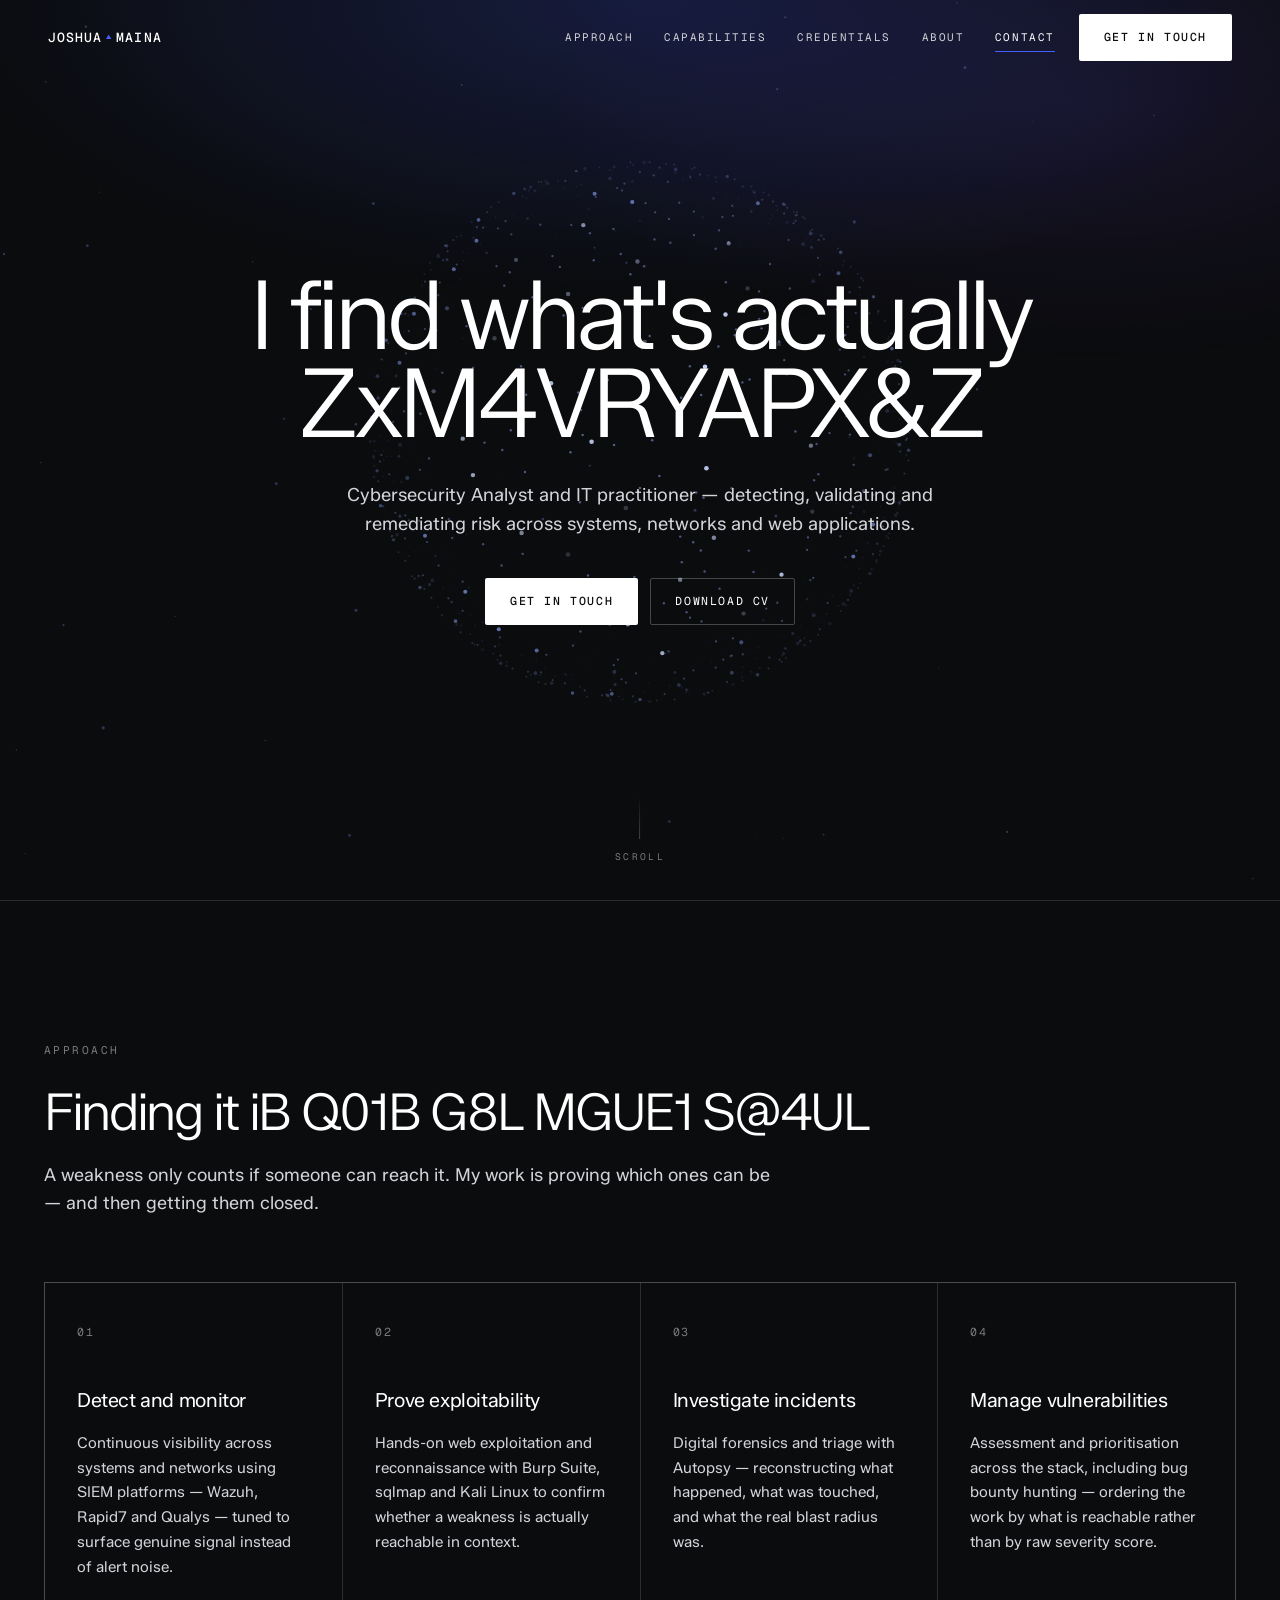
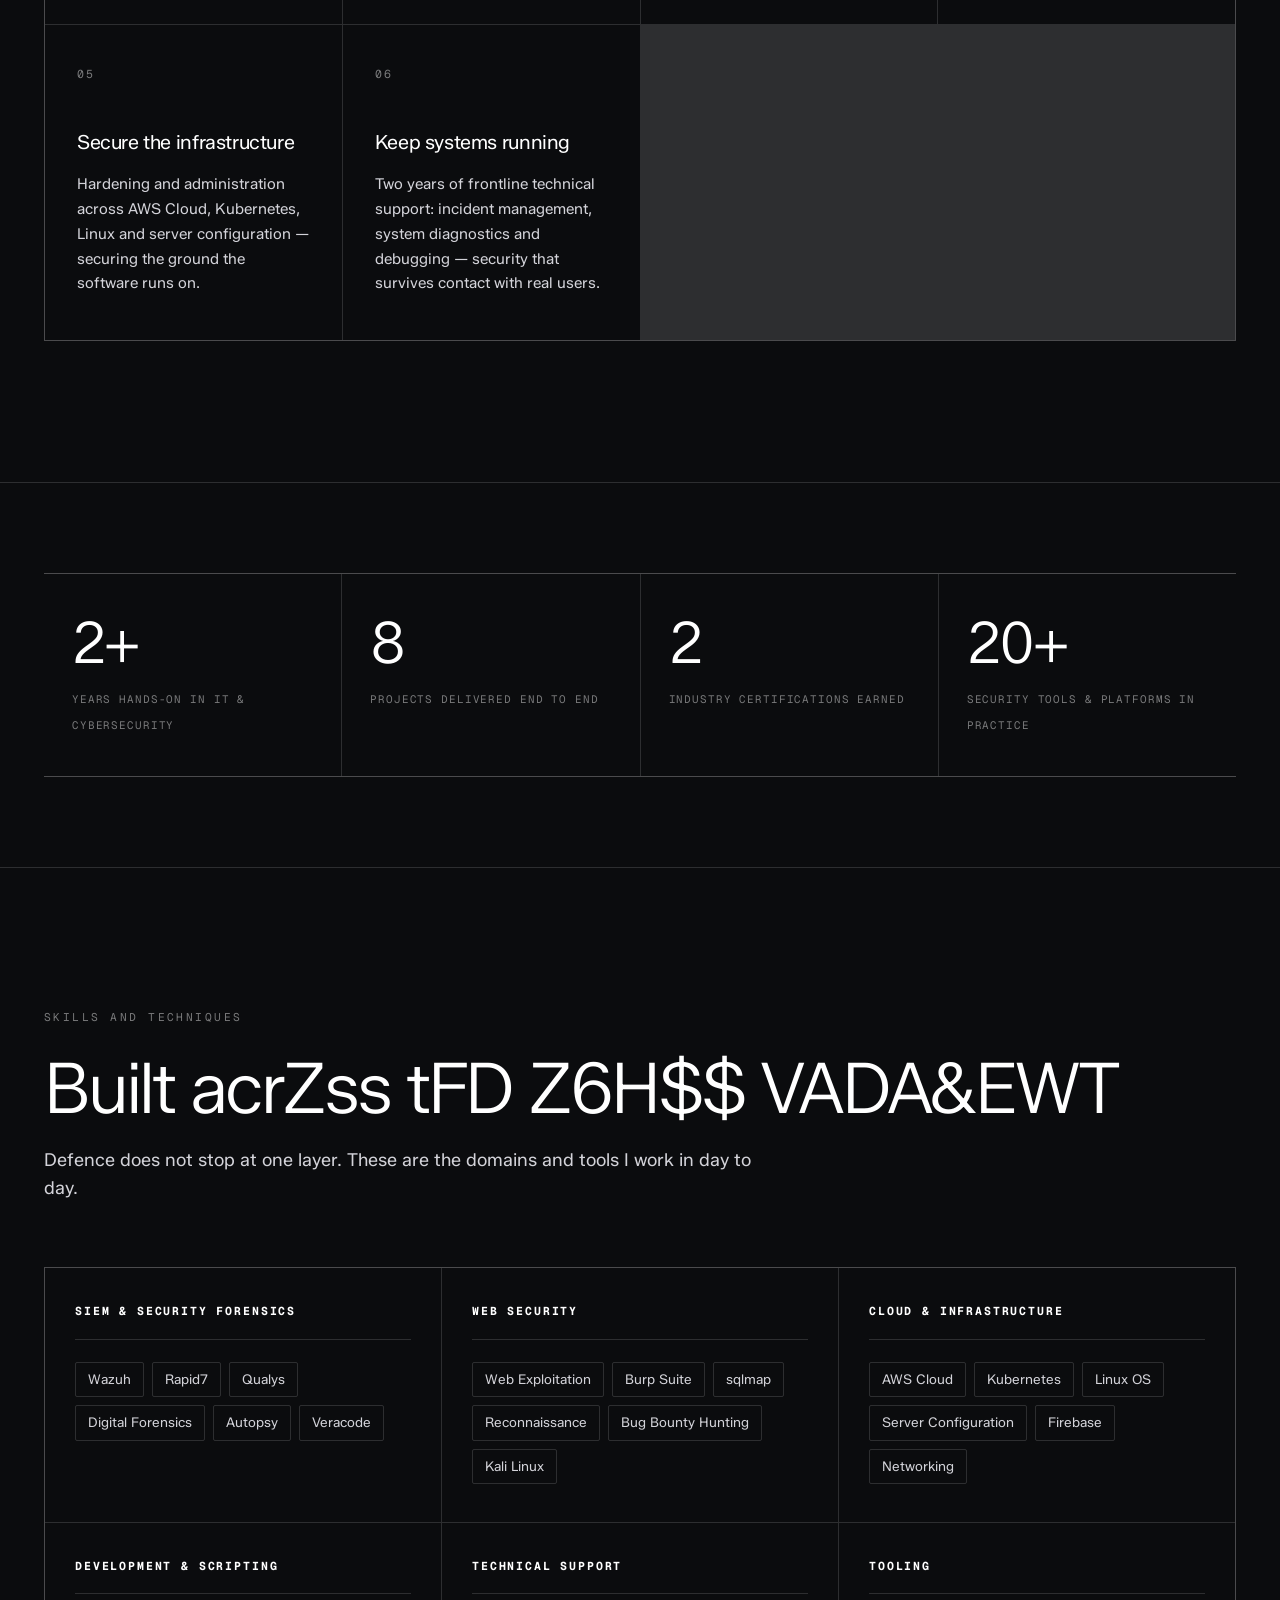
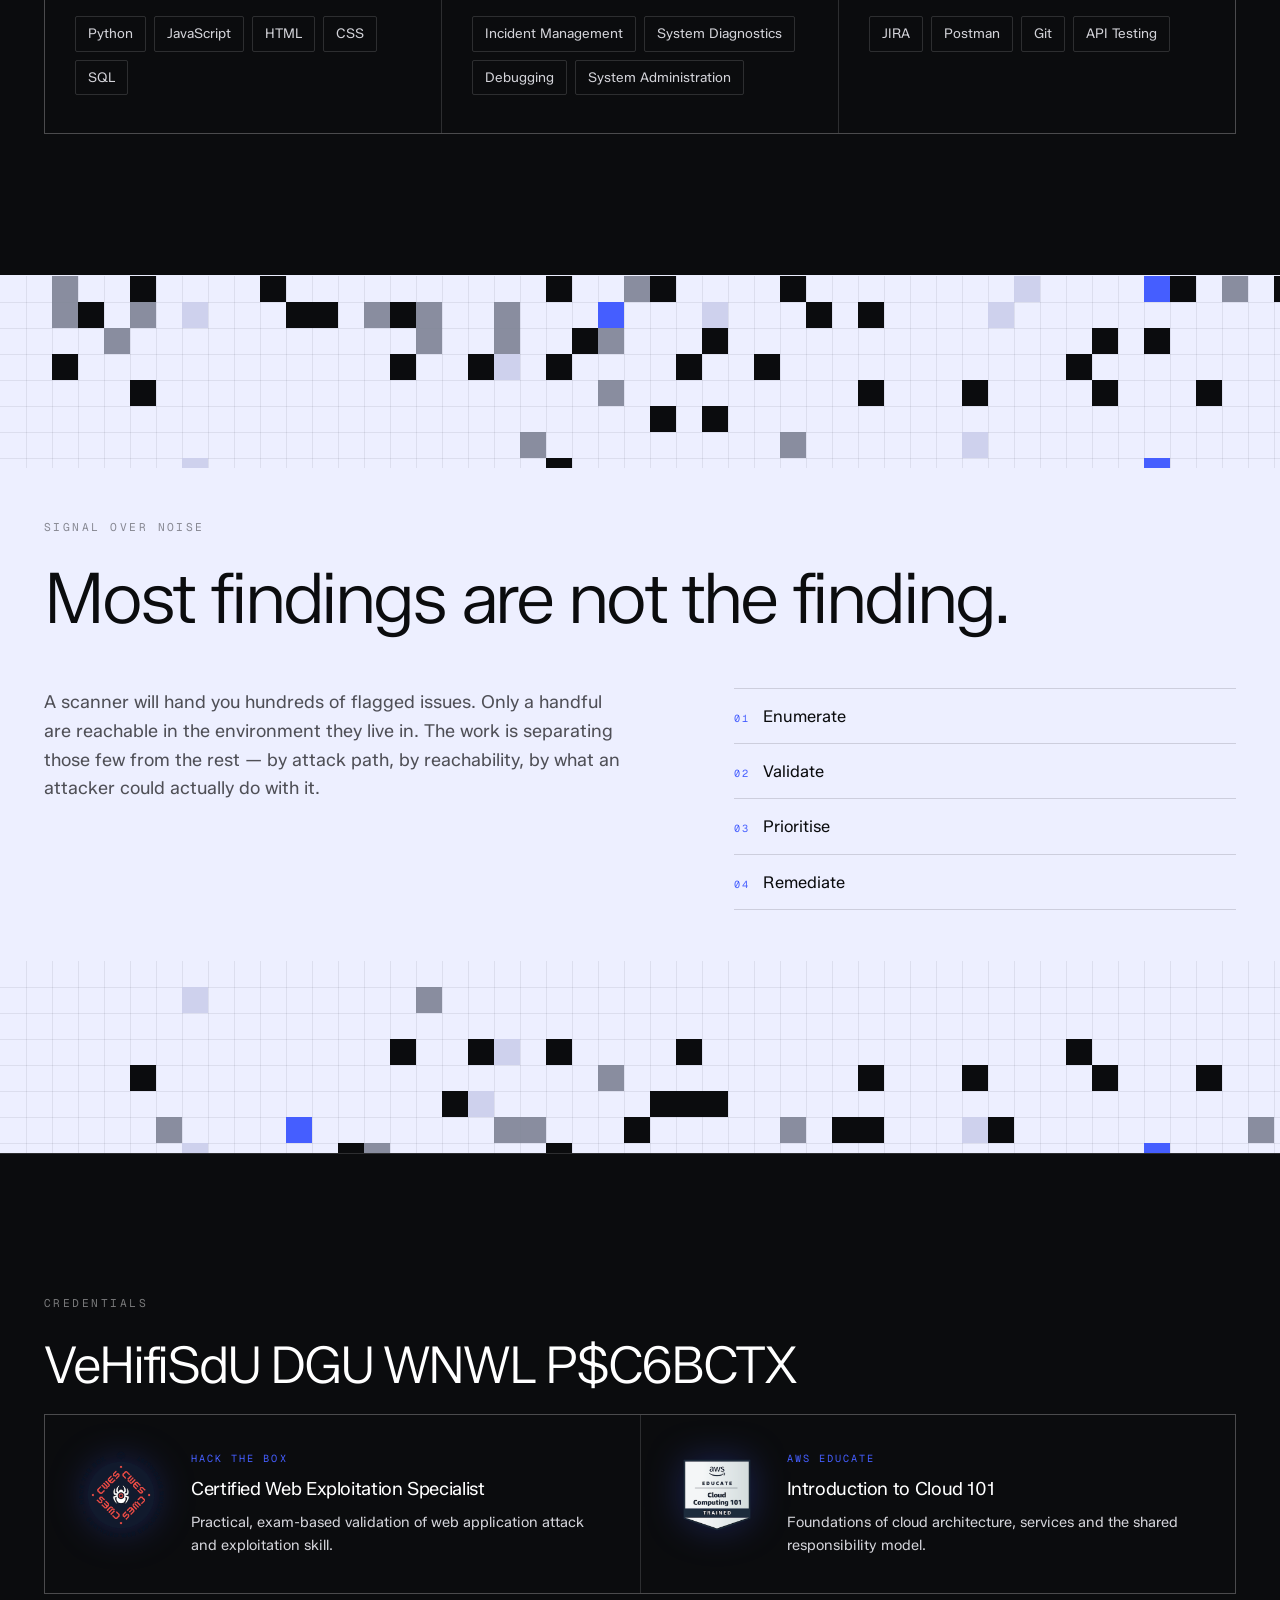
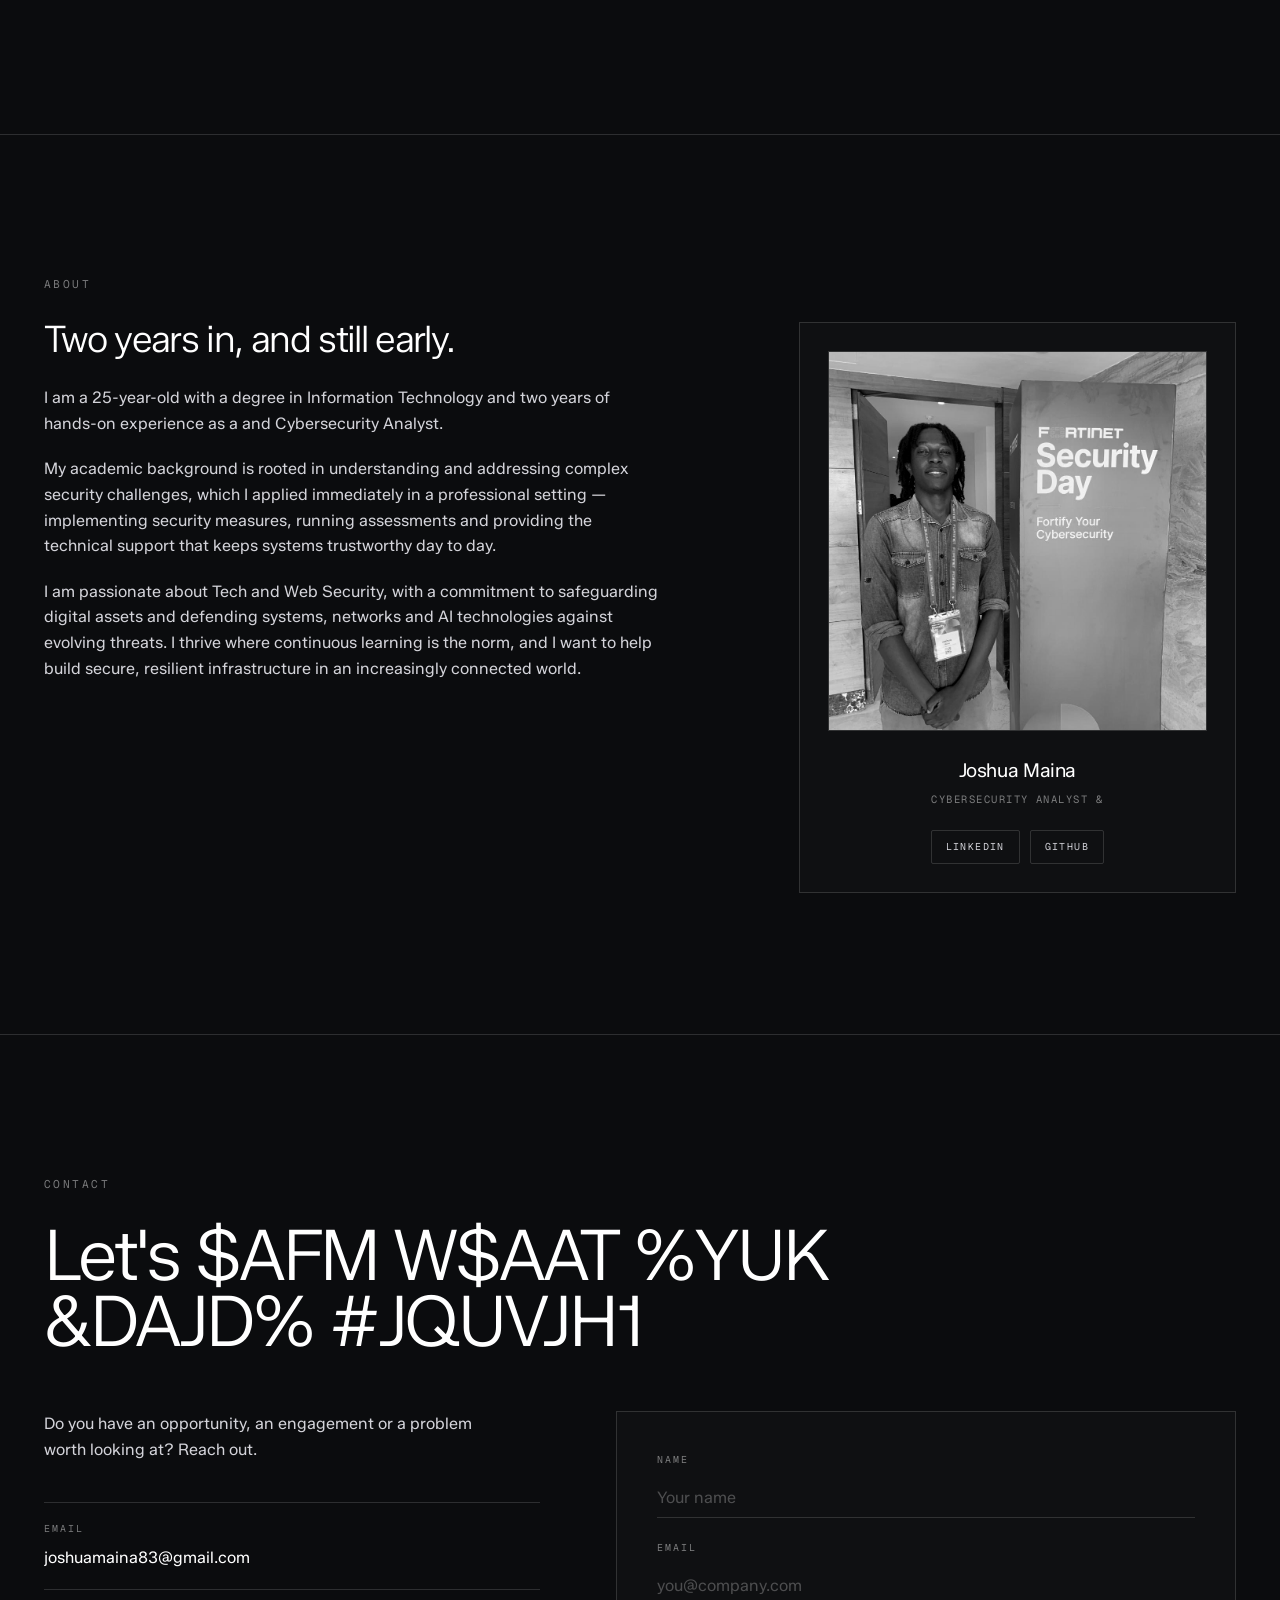
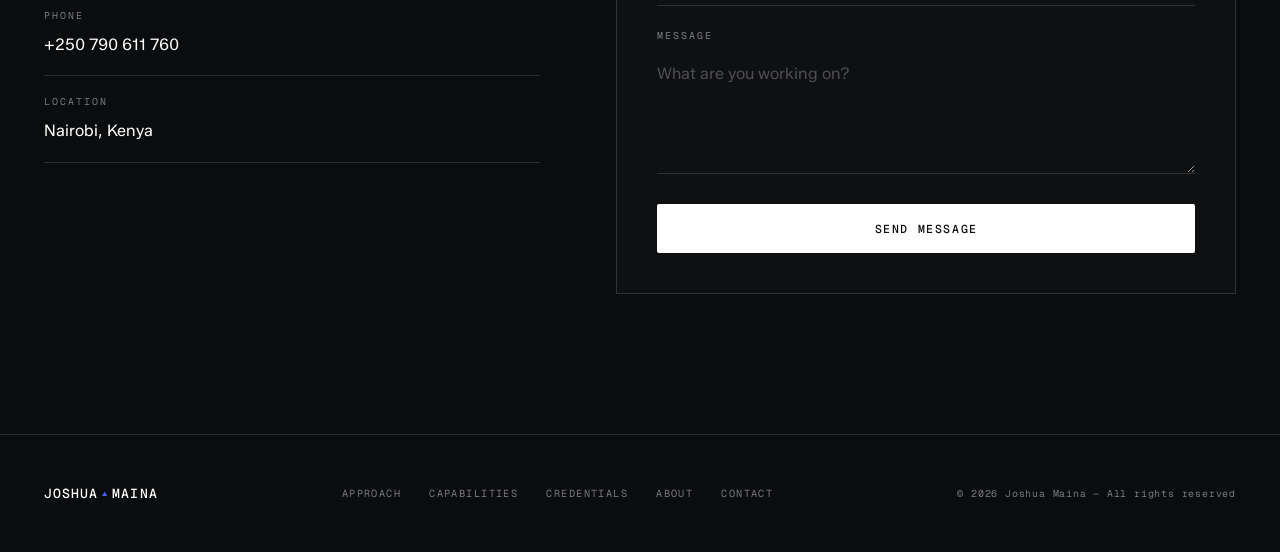
==== index.html @ 247e7830 "Modify personal details and tags in index.html Updated personal information and added a new tag." ====
<!DOCTYPE html>
<html lang="en">
<head>
<meta charset="UTF-8">
<meta name="viewport" content="width=device-width, initial-scale=1.0">
<meta name="description" content="Joshua Maina — Cybersecurity Analyst and IT practitioner. Threat detection, web exploitation, digital forensics and cloud security.">

<title>Joshua Maina | Cybersecurity Analyst</title>

<link rel="shortcut icon" href="images/Black & Blue Minimalist Modern Initial Font Logo.png" type="image/x-icon">

<link rel="preconnect" href="https://fonts.googleapis.com">
<link rel="preconnect" href="https://fonts.gstatic.com" crossorigin>
<link href="https://fonts.googleapis.com/css2?family=Zalando+Sans:wght@300;400;500;600&family=Geist+Mono:wght@300;400;500&display=swap" rel="stylesheet">

<link rel="stylesheet" href="style.css">
</head>
<body>

<canvas id="bg-canvas" aria-hidden="true"></canvas>

<!-- ======================= NAV ======================= -->
<header class="nav" id="nav">
  <a href="#home" class="nav__logo">JOSHUA<span class="nav__logo-mark">&#9650;</span>MAINA</a>

  <nav class="nav__menu" id="nav-menu">
    <a href="#approach" class="nav__link">APPROACH</a>
    <a href="#capabilities" class="nav__link">CAPABILITIES</a>
    <a href="#credentials" class="nav__link">CREDENTIALS</a>
    <a href="#about" class="nav__link">ABOUT</a>
    <a href="#contact" class="nav__link">CONTACT</a>
  </nav>

  <a href="#contact" class="btn btn--light nav__cta">GET IN TOUCH</a>

  <button class="nav__toggle" id="nav-toggle" aria-label="Open menu" aria-expanded="false">
    <span></span><span></span>
  </button>
</header>

<main>

<!-- ======================= HERO ======================= -->
<section class="hero" id="home">
  <canvas class="hero__sphere" id="sphere-canvas" aria-hidden="true"></canvas>

  <div class="hero__inner">
    <h1 class="hero__title scramble" data-scramble>I find what's actually exploitable.</h1>
    <p class="hero__sub">
      Cybersecurity Analyst and IT practitioner — detecting, validating and remediating
      risk across systems, networks and web applications.
    </p>
    <div class="hero__actions">
      <a href="#contact" class="btn btn--light">GET IN TOUCH</a>
      <a href="Joshua Maina Resume.pdf" download class="btn btn--ghost">DOWNLOAD CV</a>
    </div>
  </div>

  <a href="#approach" class="hero__scroll" aria-label="Scroll down">
    <span class="hero__scroll-line"></span>
    <span class="hero__scroll-text">SCROLL</span>
  </a>
</section>

<!-- ======================= APPROACH ======================= -->
<section class="section" id="approach">
  <div class="shell">
    <p class="eyebrow">APPROACH</p>
    <h2 class="display display--md scramble" data-scramble>Finding it is only the first part.</h2>
    <p class="lede">
      A weakness only counts if someone can reach it. My work is proving which ones can be —
      and then getting them closed.
    </p>

    <ol class="cards">
      <li class="card reveal">
        <span class="card__num">01</span>
        <h3 class="card__title">Detect and monitor</h3>
        <p class="card__body">
          Continuous visibility across systems and networks using SIEM platforms — Wazuh,
          Rapid7 and Qualys — tuned to surface genuine signal instead of alert noise.
        </p>
      </li>
      <li class="card reveal">
        <span class="card__num">02</span>
        <h3 class="card__title">Prove exploitability</h3>
        <p class="card__body">
          Hands-on web exploitation and reconnaissance with Burp Suite, sqlmap and Kali Linux
          to confirm whether a weakness is actually reachable in context.
        </p>
      </li>
      <li class="card reveal">
        <span class="card__num">03</span>
        <h3 class="card__title">Investigate incidents</h3>
        <p class="card__body">
          Digital forensics and triage with Autopsy — reconstructing what happened, what was
          touched, and what the real blast radius was.
        </p>
      </li>
      <li class="card reveal">
        <span class="card__num">04</span>
        <h3 class="card__title">Manage vulnerabilities</h3>
        <p class="card__body">
          Assessment and prioritisation across the stack, including bug bounty hunting —
          ordering the work by what is reachable rather than by raw severity score.
        </p>
      </li>
      <li class="card reveal">
        <span class="card__num">05</span>
        <h3 class="card__title">Secure the infrastructure</h3>
        <p class="card__body">
          Hardening and administration across AWS Cloud, Kubernetes, Linux and server
          configuration — securing the ground the software runs on.
        </p>
      </li>
      <li class="card reveal">
        <span class="card__num">06</span>
        <h3 class="card__title">Keep systems running</h3>
        <p class="card__body">
          Two years of frontline technical support: incident management, system diagnostics and
          debugging — security that survives contact with real users.
        </p>
      </li>
    </ol>
  </div>
</section>

<!-- ======================= STATS ======================= -->
<section class="section section--tight">
  <div class="shell">
    <div class="stats">
      <div class="stat reveal">
        <span class="stat__value" data-count="2" data-suffix="+">0</span>
        <span class="stat__label">Years hands-on in IT &amp; cybersecurity</span>
      </div>
      <div class="stat reveal">
        <span class="stat__value" data-count="8" data-suffix="">0</span>
        <span class="stat__label">Projects delivered end to end</span>
      </div>
      <div class="stat reveal">
        <span class="stat__value" data-count="2" data-suffix="">0</span>
        <span class="stat__label">Industry certifications earned</span>
      </div>
      <div class="stat reveal">
        <span class="stat__value" data-count="20" data-suffix="+">0</span>
        <span class="stat__label">Security tools &amp; platforms in practice</span>
      </div>
    </div>
  </div>
</section>

<!-- ======================= CAPABILITIES ======================= -->
<section class="section" id="capabilities">
  <div class="shell">
    <p class="eyebrow">SKILLS AND TECHNIQUES</p>
    <h2 class="display display--lg scramble" data-scramble>Built across the whole surface.</h2>
    <p class="lede">
      Defence does not stop at one layer. These are the domains and tools I work in day to day.
    </p>

    <div class="domains">
      <article class="domain reveal">
        <h3 class="domain__name">SIEM &amp; Security Forensics</h3>
        <ul class="tags">
          <li>Wazuh</li><li>Rapid7</li><li>Qualys</li>
          <li>Digital Forensics</li><li>Autopsy</li><li>Veracode</li>
        </ul>
      </article>

      <article class="domain reveal">
        <h3 class="domain__name">Web Security</h3>
        <ul class="tags">
          <li>Web Exploitation</li><li>Burp Suite</li><li>sqlmap</li>
          <li>Reconnaissance</li><li>Bug Bounty Hunting</li><li>Kali Linux</li>
        </ul>
      </article>

      <article class="domain reveal">
        <h3 class="domain__name">Cloud &amp; Infrastructure</h3>
        <ul class="tags">
          <li>AWS Cloud</li><li>Kubernetes</li><li>Linux OS</li>
          <li>Server Configuration</li><li>Firebase</li><li>Networking</li>
        </ul>
      </article>

      <article class="domain reveal">
        <h3 class="domain__name">Development &amp; Scripting</h3>
        <ul class="tags">
          <li>Python</li><li>JavaScript</li><li>HTML</li><li>CSS</li><li>SQL</li>
        </ul>
      </article>

      <article class="domain reveal">
        <h3 class="domain__name">Technical Support</h3>
        <ul class="tags">
          <li>Incident Management</li><li>System Diagnostics</li>
          <li>Debugging</li><li>System Administration</li>
        </ul>
      </article>

      <article class="domain reveal">
        <h3 class="domain__name">Tooling</h3>
        <ul class="tags">
          <li>JIRA</li><li>Postman</li><li>Git</li><li>API Testing</li>
        </ul>
      </article>
    </div>
  </div>
</section>

<!-- ======================= SIGNAL / PIXEL PLUME ======================= -->
<section class="section section--light" id="signal">
  <canvas class="dissolve dissolve--top" data-edge="top" aria-hidden="true"></canvas>
  <canvas class="dissolve dissolve--bottom" data-edge="bottom" aria-hidden="true"></canvas>
  <div class="shell">
    <p class="eyebrow">SIGNAL OVER NOISE</p>
    <h2 class="display display--lg">Most findings are not the finding.</h2>

    <div class="signal">
      <p class="signal__lede">
        A scanner will hand you hundreds of flagged issues. Only a handful are reachable
        in the environment they live in. The work is separating those few from the rest —
        by attack path, by reachability, by what an attacker could actually do with it.
      </p>
      <ul class="signal__steps">
        <li><span>01</span> Enumerate</li>
        <li><span>02</span> Validate</li>
        <li><span>03</span> Prioritise</li>
        <li><span>04</span> Remediate</li>
      </ul>
    </div>
  </div>
</section>

<!-- ======================= CREDENTIALS ======================= -->
<section class="section" id="credentials">
  <div class="shell">
    <p class="eyebrow">CREDENTIALS</p>
    <h2 class="display display--md scramble" data-scramble>Verified, not just claimed.</h2>

    <div class="creds">
      <article class="cred reveal">
        <div class="cred__badge">
          <img src="images/htb-cwes-badge.png" alt="Hack The Box Certified Web Exploitation Specialist badge">
        </div>
        <div class="cred__info">
          <p class="cred__issuer">HACK THE BOX</p>
          <h3 class="cred__name">Certified Web Exploitation Specialist</h3>
          <p class="cred__desc">
            Practical, exam-based validation of web application attack and exploitation skill.
          </p>
        </div>
      </article>

      <article class="cred reveal">
        <div class="cred__badge">
          <img src="images/aws-cloud-badge.png" alt="AWS Educate Introduction to Cloud 101 badge">
        </div>
        <div class="cred__info">
          <p class="cred__issuer">AWS EDUCATE</p>
          <h3 class="cred__name">Introduction to Cloud 101</h3>
          <p class="cred__desc">
            Foundations of cloud architecture, services and the shared responsibility model.
          </p>
        </div>
      </article>
    </div>
  </div>
</section>

<!-- ======================= ABOUT ======================= -->
<section class="section" id="about">
  <div class="shell">
    <p class="eyebrow">ABOUT</p>

    <div class="about">
      <div class="about__text">
        <h2 class="display display--sm">Two years in, and still early.</h2>
        <p>
          I am a 25-year-old with a degree in Information Technology and two
          years of hands-on experience as a and Cybersecurity Analyst.
        </p>
        <p>
          My academic background is rooted in understanding and addressing complex security
          challenges, which I applied immediately in a professional setting — implementing
          security measures, running assessments and providing the technical support that keeps
          systems trustworthy day to day.
        </p>
        <p>
          I am passionate about Tech and Web Security, with a commitment to safeguarding
          digital assets and defending systems, networks and AI technologies against evolving
          threats. I thrive where continuous learning is the norm, and I want to help build
          secure, resilient infrastructure in an increasingly connected world.
        </p>
      </div>

      <aside class="about__card reveal">
        <div class="about__portrait">
          <img src="images/me.jpeg" alt="Joshua Maina">
        </div>
        <p class="about__name">Joshua Maina</p>
        <p class="about__role">Cybersecurity Analyst &amp;</p>
        <div class="about__socials">
          <a href="https://www.linkedin.com/in/joshuamaina/" target="_blank" rel="noopener">LINKEDIN</a>
          <a href="https://github.com/joshmainaa7" target="_blank" rel="noopener">GITHUB</a>
        </div>
      </aside>
    </div>
  </div>
</section>

<!-- ======================= CONTACT ======================= -->
<section class="section" id="contact">
  <div class="shell">
    <p class="eyebrow">CONTACT</p>
    <h2 class="display display--lg scramble" data-scramble>Let's talk about what you're running.</h2>

    <div class="contact">
      <div class="contact__info">
        <p class="contact__lede">
          Do you have an opportunity, an engagement or a problem worth looking at? Reach out.
        </p>
        <dl class="contact__list">
          <div>
            <dt>EMAIL</dt>
            <dd><a href="mailto:joshuamaina83@gmail.com">joshuamaina83@gmail.com</a></dd>
          </div>
          <div>
            <dt>PHONE</dt>
            <dd><a href="tel:+250790611760">+250 790 611 760</a></dd>
          </div>
          <div>
            <dt>LOCATION</dt>
            <dd>Nairobi, Kenya</dd>
          </div>
        </dl>
      </div>

      <form class="contact__form" action="https://api.web3forms.com/submit" method="POST">
        <input type="hidden" name="access_key" value="e95f9bf6-caba-4532-9078-3079f6659367">
        <input type="hidden" name="subject" value="New Contact Form Submission">
        <input type="hidden" name="from_name" value="Joshua Maina Portfolio">
        <input type="hidden" name="redirect" value="https://joshmainaa7.github.io/MyPortfolio/success.html">

        <div class="field">
          <label for="f-name">NAME</label>
          <input id="f-name" type="text" name="name" required placeholder="Your name">
        </div>
        <div class="field">
          <label for="f-email">EMAIL</label>
          <input id="f-email" type="email" name="email" required placeholder="you@company.com">
        </div>
        <div class="field">
          <label for="f-message">MESSAGE</label>
          <textarea id="f-message" name="message" rows="5" required placeholder="What are you working on?"></textarea>
        </div>
        <button type="submit" class="btn btn--light btn--block">SEND MESSAGE</button>
      </form>
    </div>
  </div>
</section>

</main>

<!-- ======================= FOOTER ======================= -->
<footer class="footer">
  <div class="shell footer__inner">
    <a href="#home" class="nav__logo">JOSHUA<span class="nav__logo-mark">&#9650;</span>MAINA</a>
    <nav class="footer__menu">
      <a href="#approach">APPROACH</a>
      <a href="#capabilities">CAPABILITIES</a>
      <a href="#credentials">CREDENTIALS</a>
      <a href="#about">ABOUT</a>
      <a href="#contact">CONTACT</a>
    </nav>
    <p class="footer__legal">&copy; <span id="year">2026</span> Joshua Maina — All rights reserved</p>
  </div>
</footer>

<script src="main.js"></script>
</body>
</html>
---- style.css ----
/* ============================================================
   Joshua Maina — portfolio
   Design language: dark, thin display type, mono labels, hairlines
   ============================================================ */

:root {
  --bg:            #0B0C0E;
  --bg-raised:     rgba(255, 255, 255, 0.02);
  --bg-raised-2:   rgba(255, 255, 255, 0.04);
  --accent:        #455EFF;
  --accent-soft:   rgba(69, 94, 255, 0.14);
  --fg:            #FFFFFF;
  --fg-muted:      #D3D3D9;
  --fg-dim:        rgba(255, 255, 255, 0.45);
  --line:          rgba(255, 255, 255, 0.14);
  --line-strong:   rgba(255, 255, 255, 0.24);

  --font-display: "Zalando Sans", system-ui, -apple-system, sans-serif;
  --font-mono:    "Geist Mono", ui-monospace, "SF Mono", Menlo, monospace;

  --shell:   1240px;
  --gutter:  24px;
  --nav-h:   76px;
}

*, *::before, *::after { box-sizing: border-box; }

html {
  scroll-behavior: smooth;
  scroll-padding-top: var(--nav-h);
  -webkit-text-size-adjust: 100%;
}

body {
  margin: 0;
  background: var(--bg);
  color: var(--fg);
  font-family: var(--font-display);
  font-weight: 400;
  font-size: 16px;
  line-height: 1.6;
  -webkit-font-smoothing: antialiased;
  overflow-x: hidden;
}

img { max-width: 100%; display: block; }
a   { color: inherit; text-decoration: none; }
ul, ol, dl, dd { margin: 0; padding: 0; list-style: none; }

::selection { background: var(--accent); color: #fff; }

/* ---------- Background canvas ---------- */
#bg-canvas {
  position: fixed;
  inset: 0;
  width: 100%;
  height: 100%;
  z-index: 0;
  pointer-events: none;
  opacity: 0.55;
}

/* Deep blue wash at the top, fading to black — mirrors the reference site */
body::before {
  content: "";
  position: fixed;
  inset: 0;
  z-index: 0;
  pointer-events: none;
  background:
    radial-gradient(90% 55% at 50% 0%, rgba(69, 94, 255, 0.20) 0%, transparent 60%),
    radial-gradient(60% 40% at 85% 12%, rgba(120, 80, 255, 0.10) 0%, transparent 70%);
}

main, .nav, .footer { position: relative; z-index: 1; }

/* ---------- Layout ---------- */
.shell {
  width: 100%;
  max-width: var(--shell);
  margin-inline: auto;
  padding-inline: var(--gutter);
}

.section {
  padding-block: clamp(80px, 11vw, 160px);
  border-top: 1px solid var(--line);
}
.section--tight { padding-block: clamp(56px, 7vw, 96px); }

/* ---------- Typography ---------- */
.display {
  font-family: var(--font-display);
  font-weight: 300;
  letter-spacing: -0.045em;
  line-height: 0.95;
  margin: 0 0 24px;
  text-wrap: balance;
}
.display--lg { font-size: clamp(2.4rem, 6.2vw, 4.4rem); }
.display--md { font-size: clamp(2rem, 4.8vw, 3.2rem); }
.display--sm { font-size: clamp(1.6rem, 3.4vw, 2.3rem); }

.eyebrow {
  font-family: var(--font-mono);
  font-size: 0.7rem;
  font-weight: 400;
  letter-spacing: 0.22em;
  color: var(--fg-dim);
  margin: 0 0 28px;
  text-transform: uppercase;
}

.lede {
  max-width: 62ch;
  color: var(--fg-muted);
  font-size: clamp(1rem, 1.5vw, 1.12rem);
  margin: 0 0 64px;
}

/* ---------- Buttons ---------- */
.btn {
  display: inline-flex;
  align-items: center;
  justify-content: center;
  gap: 8px;
  font-family: var(--font-mono);
  font-size: 0.72rem;
  letter-spacing: 0.14em;
  text-transform: uppercase;
  padding: 13px 24px;
  border: 1px solid transparent;
  border-radius: 2px;
  cursor: pointer;
  transition: background .25s ease, color .25s ease,
              border-color .25s ease, transform .25s ease;
  white-space: nowrap;
}
.btn--light {
  background: var(--fg);
  color: #0B0C0E;
  font-weight: 500;
}
.btn--light:hover { background: var(--accent); color: #fff; }

.btn--ghost {
  background: transparent;
  color: var(--fg);
  border-color: var(--line-strong);
}
.btn--ghost:hover { border-color: var(--fg); background: var(--bg-raised-2); }

.btn--block { width: 100%; padding-block: 16px; }
.btn:active { transform: translateY(1px); }

/* ============================================================
   NAV
   ============================================================ */
.nav {
  position: fixed;
  top: 0; left: 0; right: 0;
  height: var(--nav-h);
  z-index: 100;
  display: flex;
  align-items: center;
  gap: 24px;
  padding-inline: clamp(16px, 4vw, 48px);
  transition: background .3s ease, border-color .3s ease, height .3s ease;
  border-bottom: 1px solid transparent;
}
.nav.is-stuck {
  height: 64px;
  background: rgba(11, 12, 14, 0.82);
  backdrop-filter: blur(14px);
  -webkit-backdrop-filter: blur(14px);
  border-bottom-color: var(--line);
}

.nav__logo {
  font-family: var(--font-mono);
  font-size: 0.82rem;
  font-weight: 500;
  letter-spacing: 0.08em;
  display: inline-flex;
  align-items: center;
  flex-shrink: 0;
}
.nav__logo-mark {
  color: var(--accent);
  font-size: 0.68em;
  margin-inline: 4px;
  transform: translateY(-1px);
}

.nav__menu {
  display: flex;
  gap: clamp(16px, 2.4vw, 34px);
  margin-left: auto;
}
.nav__link {
  font-family: var(--font-mono);
  font-size: 0.68rem;
  letter-spacing: 0.14em;
  color: var(--fg-muted);
  padding-block: 6px;
  position: relative;
  transition: color .22s ease;
}
.nav__link::after {
  content: "";
  position: absolute;
  left: 0; bottom: 0;
  width: 100%;
  height: 1px;
  background: var(--accent);
  transform: scaleX(0);
  transform-origin: left;
  transition: transform .28s ease;
}
.nav__link:hover,
.nav__link.is-active { color: var(--fg); }
.nav__link:hover::after,
.nav__link.is-active::after { transform: scaleX(1); }

.nav__cta { flex-shrink: 0; }

.nav__toggle {
  display: none;
  flex-direction: column;
  justify-content: center;
  gap: 5px;
  width: 40px;
  height: 40px;
  padding: 0;
  margin-left: auto;
  background: none;
  border: 0;
  cursor: pointer;
}
.nav__toggle span {
  display: block;
  height: 1px;
  width: 20px;
  margin-inline: auto;
  background: var(--fg);
  transition: transform .28s ease, opacity .2s ease;
}
.nav__toggle[aria-expanded="true"] span:first-child { transform: translateY(3px) rotate(45deg); }
.nav__toggle[aria-expanded="true"] span:last-child  { transform: translateY(-3px) rotate(-45deg); }

/* ============================================================
   HERO
   ============================================================ */
.hero {
  position: relative;
  min-height: 100svh;
  display: grid;
  place-items: center;
  text-align: center;
  padding: calc(var(--nav-h) + 40px) var(--gutter) 120px;
  overflow: hidden;
}

.hero__sphere {
  position: absolute;
  top: 48%;
  left: 50%;
  translate: -50% -50%;
  width: min(760px, 108vw);
  aspect-ratio: 1;
  z-index: 0;
  pointer-events: none;
}

.hero__inner {
  position: relative;
  z-index: 1;
  max-width: 980px;
}

.hero__title {
  font-weight: 300;
  font-size: clamp(2.6rem, 8.2vw, 6rem);
  line-height: 0.92;
  letter-spacing: -0.052em;
  margin: 0 0 32px;
  text-wrap: balance;
}

.hero__sub {
  max-width: 56ch;
  margin: 0 auto 40px;
  color: var(--fg-muted);
  font-size: clamp(0.98rem, 1.6vw, 1.14rem);
}

.hero__actions {
  display: flex;
  gap: 12px;
  justify-content: center;
  flex-wrap: wrap;
}

.hero__scroll {
  position: absolute;
  bottom: 36px;
  left: 50%;
  translate: -50% 0;
  z-index: 1;
  display: flex;
  flex-direction: column;
  align-items: center;
  gap: 10px;
  color: var(--fg-dim);
  transition: color .25s ease;
}
.hero__scroll:hover { color: var(--fg); }
.hero__scroll-line {
  width: 1px;
  height: 44px;
  background: linear-gradient(to bottom, transparent, var(--line-strong));
  position: relative;
  overflow: hidden;
}
.hero__scroll-line::after {
  content: "";
  position: absolute;
  inset-inline: 0;
  top: -50%;
  height: 50%;
  background: var(--accent);
  animation: scroll-pulse 2.2s ease-in-out infinite;
}
@keyframes scroll-pulse {
  0%   { top: -50%; }
  100% { top: 100%; }
}
.hero__scroll-text {
  font-family: var(--font-mono);
  font-size: 0.6rem;
  letter-spacing: 0.24em;
}

/* ============================================================
   NUMBERED CARDS
   ============================================================ */
.cards {
  display: grid;
  grid-template-columns: repeat(auto-fit, minmax(290px, 1fr));
  gap: 1px;
  background: var(--line);
  border: 1px solid var(--line);
}
.card {
  background: var(--bg);
  padding: 40px 32px 44px;
  position: relative;
  transition: background .35s ease;
}
.card:hover { background: var(--bg-raised-2); }
.card:hover .card__num { color: var(--accent); }

.card__num {
  font-family: var(--font-mono);
  font-size: 0.72rem;
  letter-spacing: 0.16em;
  color: var(--fg-dim);
  display: block;
  margin-bottom: 44px;
  transition: color .3s ease;
}
.card__title {
  font-weight: 400;
  font-size: 1.22rem;
  letter-spacing: -0.02em;
  margin: 0 0 14px;
}
.card__body {
  margin: 0;
  color: var(--fg-muted);
  font-size: 0.94rem;
  line-height: 1.65;
}

/* ============================================================
   STATS
   ============================================================ */
.stats {
  display: grid;
  grid-template-columns: repeat(auto-fit, minmax(180px, 1fr));
  gap: 1px;
  background: var(--line);
  border-block: 1px solid var(--line);
}
.stat {
  background: var(--bg);
  padding: 40px 28px;
}
.stat__value {
  display: block;
  font-size: clamp(2.4rem, 5vw, 3.6rem);
  font-weight: 300;
  letter-spacing: -0.05em;
  line-height: 1;
  margin-bottom: 14px;
}
.stat__label {
  font-family: var(--font-mono);
  font-size: 0.68rem;
  line-height: 1.6;
  letter-spacing: 0.08em;
  color: var(--fg-dim);
  text-transform: uppercase;
}

/* ============================================================
   DOMAINS
   ============================================================ */
.domains {
  display: grid;
  grid-template-columns: repeat(auto-fit, minmax(300px, 1fr));
  gap: 1px;
  background: var(--line);
  border: 1px solid var(--line);
}
.domain {
  background: var(--bg);
  padding: 34px 30px 38px;
  transition: background .35s ease;
}
.domain:hover { background: var(--bg-raised-2); }

.domain__name {
  font-family: var(--font-mono);
  font-size: 0.72rem;
  letter-spacing: 0.16em;
  text-transform: uppercase;
  color: var(--fg);
  margin: 0 0 22px;
  padding-bottom: 18px;
  border-bottom: 1px solid var(--line);
}

.tags {
  display: flex;
  flex-wrap: wrap;
  gap: 8px;
}
.tags li {
  font-size: 0.84rem;
  color: var(--fg-muted);
  border: 1px solid var(--line);
  border-radius: 2px;
  padding: 6px 12px;
  transition: border-color .25s ease, color .25s ease, background .25s ease;
}
.domain:hover .tags li { border-color: var(--line-strong); }
.tags li:hover {
  color: var(--fg);
  border-color: var(--accent);
  background: var(--accent-soft);
}

/* ============================================================
   LIGHT INTERLUDE — breaks the dark run, as the reference does
   ============================================================ */
.section--light {
  position: relative;
  overflow: hidden;
  background: #EDEFFF;
  color: #0B0C0E;
  border-top-color: transparent;
  /* room for the dissolve bands at both edges */
  padding-block: clamp(150px, 19vw, 300px);
}
.section--light .shell { position: relative; z-index: 2; }

/* Pixel dissolve: the dark page breaks into grid cells at each boundary */
.dissolve {
  position: absolute;
  left: 0;
  width: 100%;
  height: clamp(110px, 15vw, 230px);
  z-index: 1;
  pointer-events: none;
  display: block;
}
.dissolve--top { top: 0; }
.dissolve--bottom { bottom: 0; }
.section--light .eyebrow { color: rgba(11, 12, 14, 0.45); }
.section--light .display { color: #0B0C0E; }

.signal {
  display: grid;
  grid-template-columns: minmax(0, 1.1fr) minmax(0, 0.9fr);
  gap: clamp(32px, 6vw, 80px);
  align-items: start;
  margin-top: 56px;
}
.signal__lede {
  margin: 0;
  color: rgba(11, 12, 14, 0.7);
  max-width: 48ch;
  font-size: clamp(1rem, 1.5vw, 1.12rem);
}
.signal__steps {
  display: flex;
  flex-direction: column;
}
.signal__steps li {
  display: flex;
  align-items: baseline;
  gap: 14px;
  padding: 14px 0;
  border-top: 1px solid rgba(11, 12, 14, 0.14);
  font-size: 1.02rem;
}
.signal__steps li:last-child { border-bottom: 1px solid rgba(11, 12, 14, 0.14); }
.signal__steps span {
  font-family: var(--font-mono);
  font-size: 0.64rem;
  letter-spacing: 0.16em;
  color: var(--accent);
}

/* ============================================================
   CREDENTIALS
   ============================================================ */
.creds {
  display: grid;
  grid-template-columns: repeat(auto-fit, minmax(330px, 1fr));
  gap: 1px;
  background: var(--line);
  border: 1px solid var(--line);
}
.cred {
  background: var(--bg);
  padding: 36px 32px;
  display: flex;
  align-items: flex-start;
  gap: 26px;
  transition: background .35s ease;
}
.cred:hover { background: var(--bg-raised-2); }

.cred__badge {
  flex: 0 0 88px;
  width: 88px;
}
.cred__badge img {
  width: 100%;
  filter: drop-shadow(0 0 18px rgba(69, 94, 255, 0.28));
}

.cred__issuer {
  font-family: var(--font-mono);
  font-size: 0.64rem;
  letter-spacing: 0.2em;
  color: var(--accent);
  margin: 0 0 10px;
}
.cred__name {
  font-weight: 400;
  font-size: 1.14rem;
  letter-spacing: -0.02em;
  margin: 0 0 10px;
  line-height: 1.3;
}
.cred__desc {
  margin: 0;
  color: var(--fg-muted);
  font-size: 0.9rem;
  line-height: 1.6;
}

/* ============================================================
   ABOUT
   ============================================================ */
.about {
  display: grid;
  grid-template-columns: minmax(0, 1.55fr) minmax(0, 1fr);
  gap: clamp(32px, 6vw, 88px);
  align-items: start;
}
.about__text .display { margin-bottom: 28px; }
.about__text p {
  color: var(--fg-muted);
  margin: 0 0 20px;
  max-width: 62ch;
}
.about__text p:last-child { margin-bottom: 0; }

.about__card {
  border: 1px solid var(--line);
  background: var(--bg-raised);
  padding: 28px;
  text-align: center;
}
.about__portrait {
  width: 100%;
  aspect-ratio: 1;
  overflow: hidden;
  border: 1px solid var(--line);
  margin-bottom: 24px;
}
.about__portrait img {
  width: 100%;
  height: 100%;
  object-fit: cover;
  filter: grayscale(1) contrast(1.05);
  transition: filter .5s ease, transform .6s ease;
}
.about__card:hover .about__portrait img {
  filter: grayscale(0);
  transform: scale(1.03);
}
.about__name {
  font-size: 1.2rem;
  font-weight: 400;
  letter-spacing: -0.02em;
  margin: 0 0 6px;
}
.about__role {
  font-family: var(--font-mono);
  font-size: 0.66rem;
  letter-spacing: 0.14em;
  text-transform: uppercase;
  color: var(--fg-dim);
  margin: 0 0 22px;
}
.about__socials {
  display: flex;
  gap: 10px;
  justify-content: center;
}
.about__socials a {
  font-family: var(--font-mono);
  font-size: 0.62rem;
  letter-spacing: 0.14em;
  border: 1px solid var(--line);
  padding: 8px 14px;
  border-radius: 2px;
  color: var(--fg-muted);
  transition: border-color .25s ease, color .25s ease, background .25s ease;
}
.about__socials a:hover {
  color: #fff;
  border-color: var(--accent);
  background: var(--accent-soft);
}

/* ============================================================
   CONTACT
   ============================================================ */
.contact {
  display: grid;
  grid-template-columns: minmax(0, 1fr) minmax(0, 1.25fr);
  gap: clamp(36px, 6vw, 88px);
  align-items: start;
  margin-top: 56px;
}
.contact__lede {
  color: var(--fg-muted);
  margin: 0 0 40px;
  max-width: 44ch;
}
.contact__list > div {
  padding-block: 18px;
  border-top: 1px solid var(--line);
}
.contact__list > div:last-child { border-bottom: 1px solid var(--line); }
.contact__list dt {
  font-family: var(--font-mono);
  font-size: 0.62rem;
  letter-spacing: 0.2em;
  color: var(--fg-dim);
  margin-bottom: 8px;
}
.contact__list dd {
  font-size: 1rem;
  color: var(--fg);
}
.contact__list dd a { transition: color .22s ease; }
.contact__list dd a:hover { color: var(--accent); }

.contact__form {
  border: 1px solid var(--line);
  background: var(--bg-raised);
  padding: clamp(24px, 3.4vw, 40px);
}
.field { margin-bottom: 22px; }
.field label {
  display: block;
  font-family: var(--font-mono);
  font-size: 0.62rem;
  letter-spacing: 0.2em;
  color: var(--fg-dim);
  margin-bottom: 10px;
}
.field input,
.field textarea {
  width: 100%;
  background: transparent;
  border: 0;
  border-bottom: 1px solid var(--line);
  color: var(--fg);
  font-family: var(--font-display);
  font-size: 1rem;
  padding: 10px 0;
  transition: border-color .25s ease;
}
.field textarea { resize: vertical; min-height: 120px; }
.field input::placeholder,
.field textarea::placeholder { color: rgba(255, 255, 255, 0.26); }
.field input:focus,
.field textarea:focus {
  outline: none;
  border-bottom-color: var(--accent);
}

/* ============================================================
   FOOTER
   ============================================================ */
.footer {
  border-top: 1px solid var(--line);
  padding-block: 48px;
}
.footer__inner {
  display: flex;
  align-items: center;
  justify-content: space-between;
  flex-wrap: wrap;
  gap: 24px;
}
.footer__menu {
  display: flex;
  gap: clamp(14px, 2.2vw, 28px);
  flex-wrap: wrap;
}
.footer__menu a {
  font-family: var(--font-mono);
  font-size: 0.64rem;
  letter-spacing: 0.14em;
  color: var(--fg-dim);
  transition: color .22s ease;
}
.footer__menu a:hover { color: var(--fg); }
.footer__legal {
  font-family: var(--font-mono);
  font-size: 0.62rem;
  letter-spacing: 0.08em;
  color: var(--fg-dim);
  margin: 0;
}

/* ============================================================
   REVEAL ANIMATION
   ============================================================ */
.reveal {
  opacity: 0;
  transform: translateY(24px);
  transition: opacity .7s cubic-bezier(.22,.61,.36,1),
              transform .7s cubic-bezier(.22,.61,.36,1);
}
.reveal.is-visible { opacity: 1; transform: none; }

/* ============================================================
   RESPONSIVE
   ============================================================ */
@media (max-width: 1000px) {
  .about,
  .contact,
  .signal { grid-template-columns: 1fr; }
  .about__card { max-width: 340px; }
}

@media (max-width: 860px) {
  .nav__cta { display: none; }
  .nav__toggle { display: flex; }

  .nav__menu {
    position: fixed;
    inset: var(--nav-h) 0 auto 0;
    flex-direction: column;
    gap: 0;
    margin: 0;
    padding: 8px var(--gutter) 24px;
    background: rgba(11, 12, 14, 0.96);
    backdrop-filter: blur(16px);
    -webkit-backdrop-filter: blur(16px);
    border-bottom: 1px solid var(--line);
    clip-path: inset(0 0 100% 0);
    transition: clip-path .4s cubic-bezier(.22,.61,.36,1);
  }
  .nav__menu.is-open { clip-path: inset(0 0 0 0); }
  .nav__link {
    padding-block: 16px;
    border-bottom: 1px solid var(--line);
    font-size: 0.74rem;
  }
  .nav__link::after { display: none; }
}

@media (max-width: 560px) {
  :root { --gutter: 18px; }

  .card { padding: 32px 24px 36px; }
  .card__num { margin-bottom: 32px; }
  .domain { padding: 28px 22px 32px; }
  .stat { padding: 32px 22px; }

  .cred { flex-direction: column; gap: 20px; }
  .cred__badge { flex-basis: auto; width: 72px; }

  .hero__actions .btn { width: 100%; }
  .footer__inner { justify-content: flex-start; }
}

/* ---------- Reduced motion ---------- */
@media (prefers-reduced-motion: reduce) {
  html { scroll-behavior: auto; }
  *, *::before, *::after {
    animation-duration: .01ms !important;
    animation-iteration-count: 1 !important;
    transition-duration: .01ms !important;
  }
  .reveal { opacity: 1; transform: none; }
}
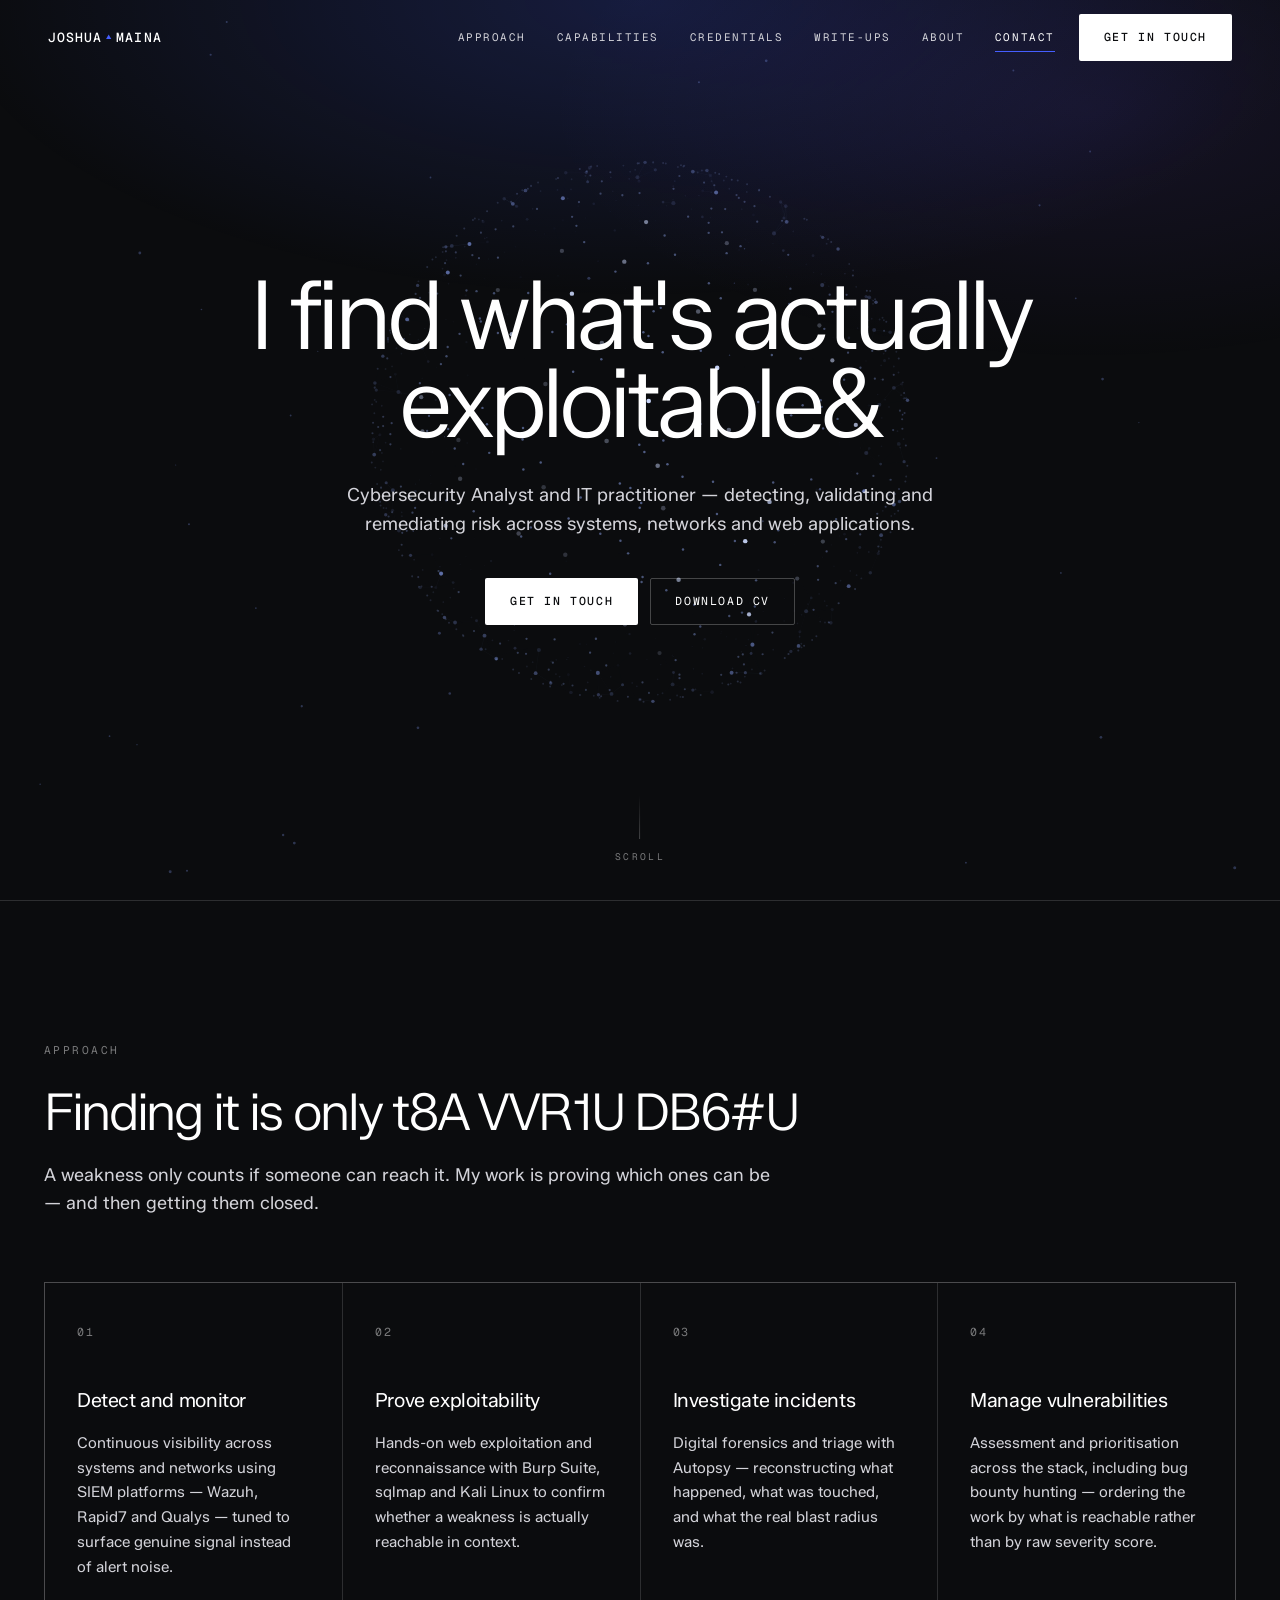
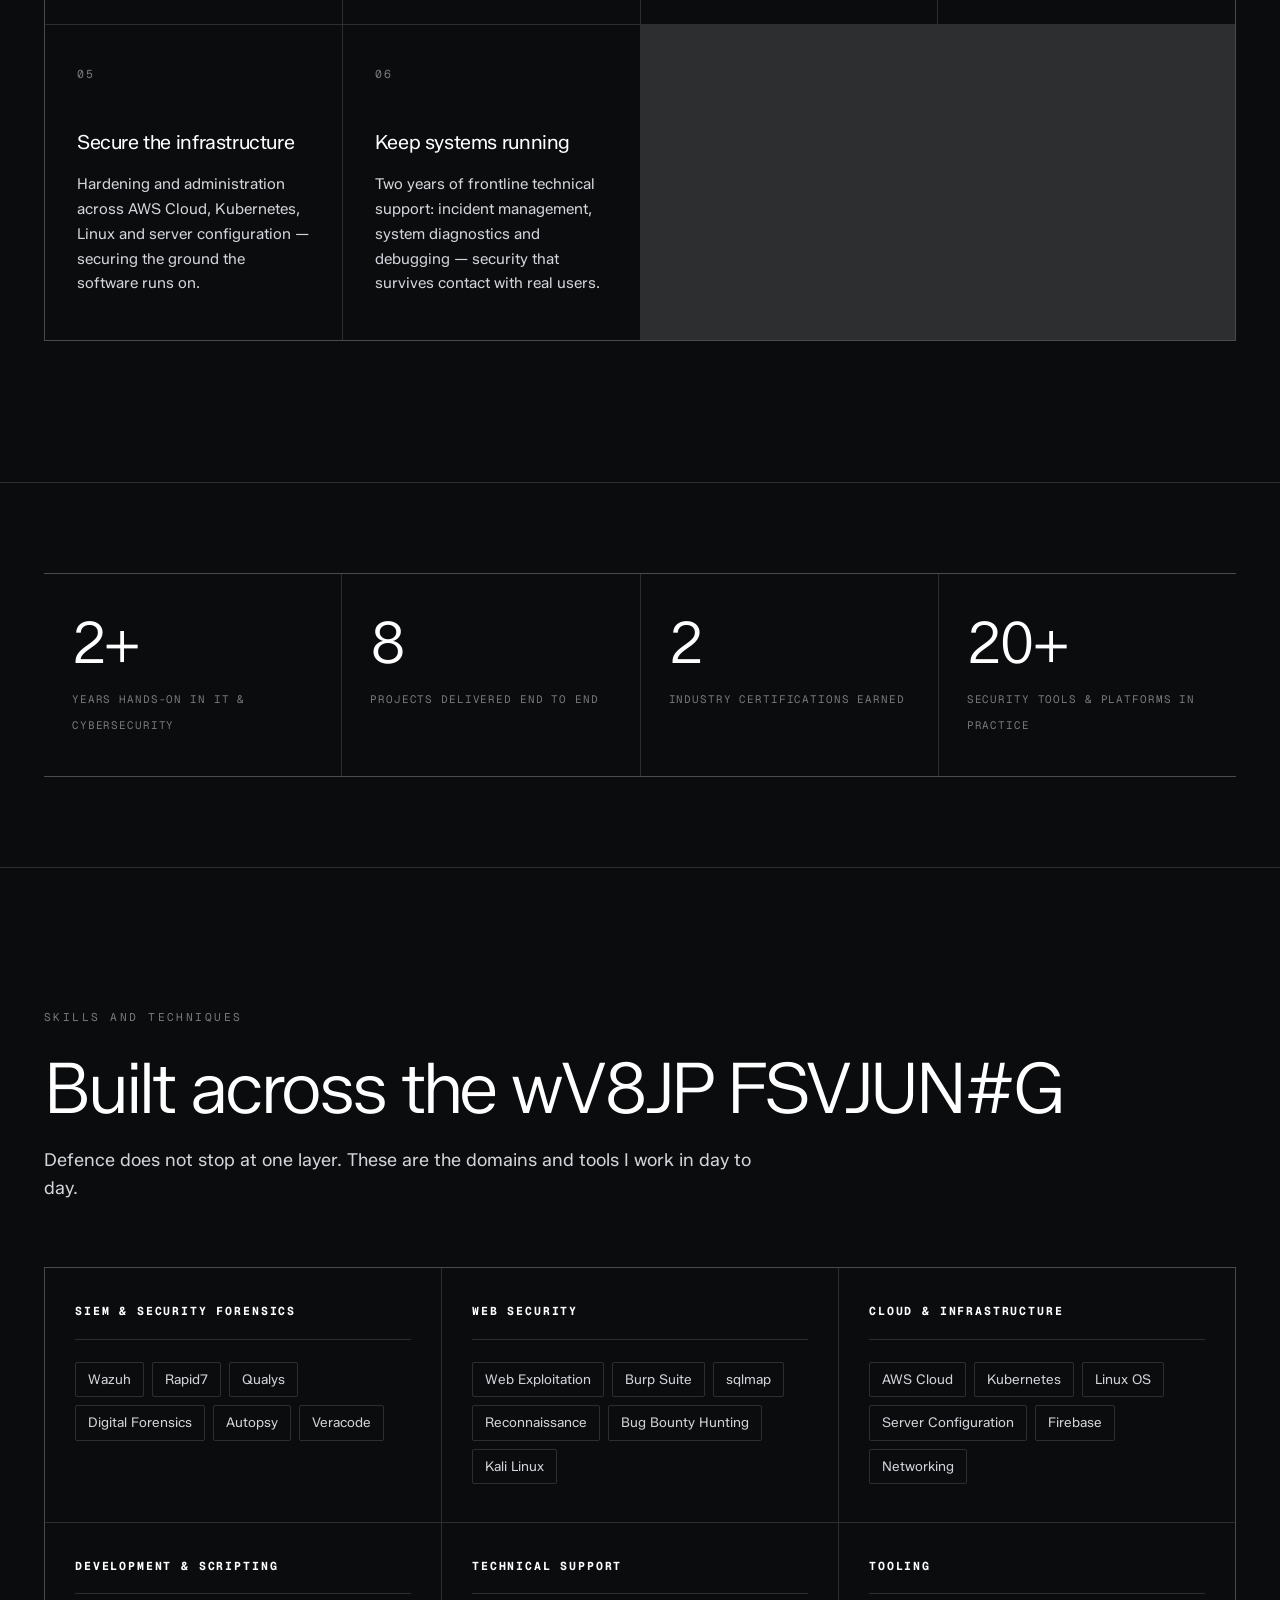
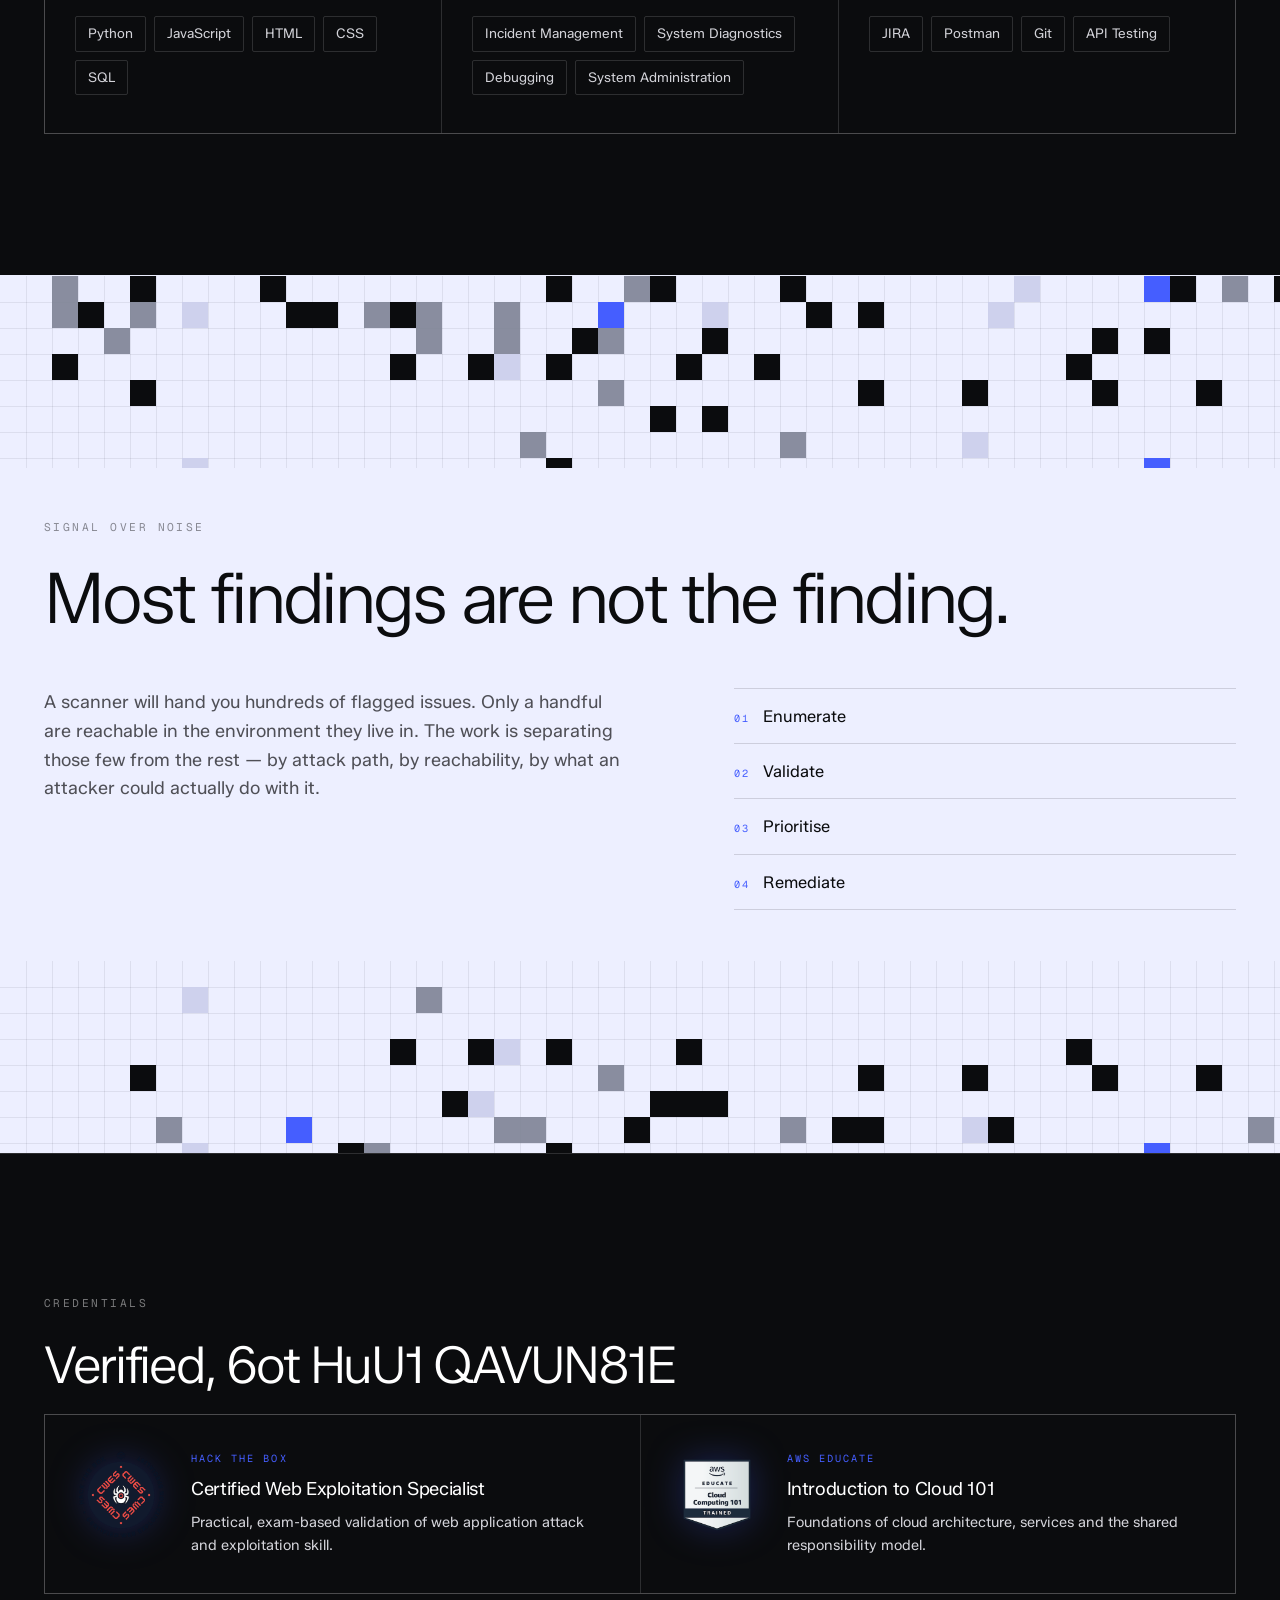
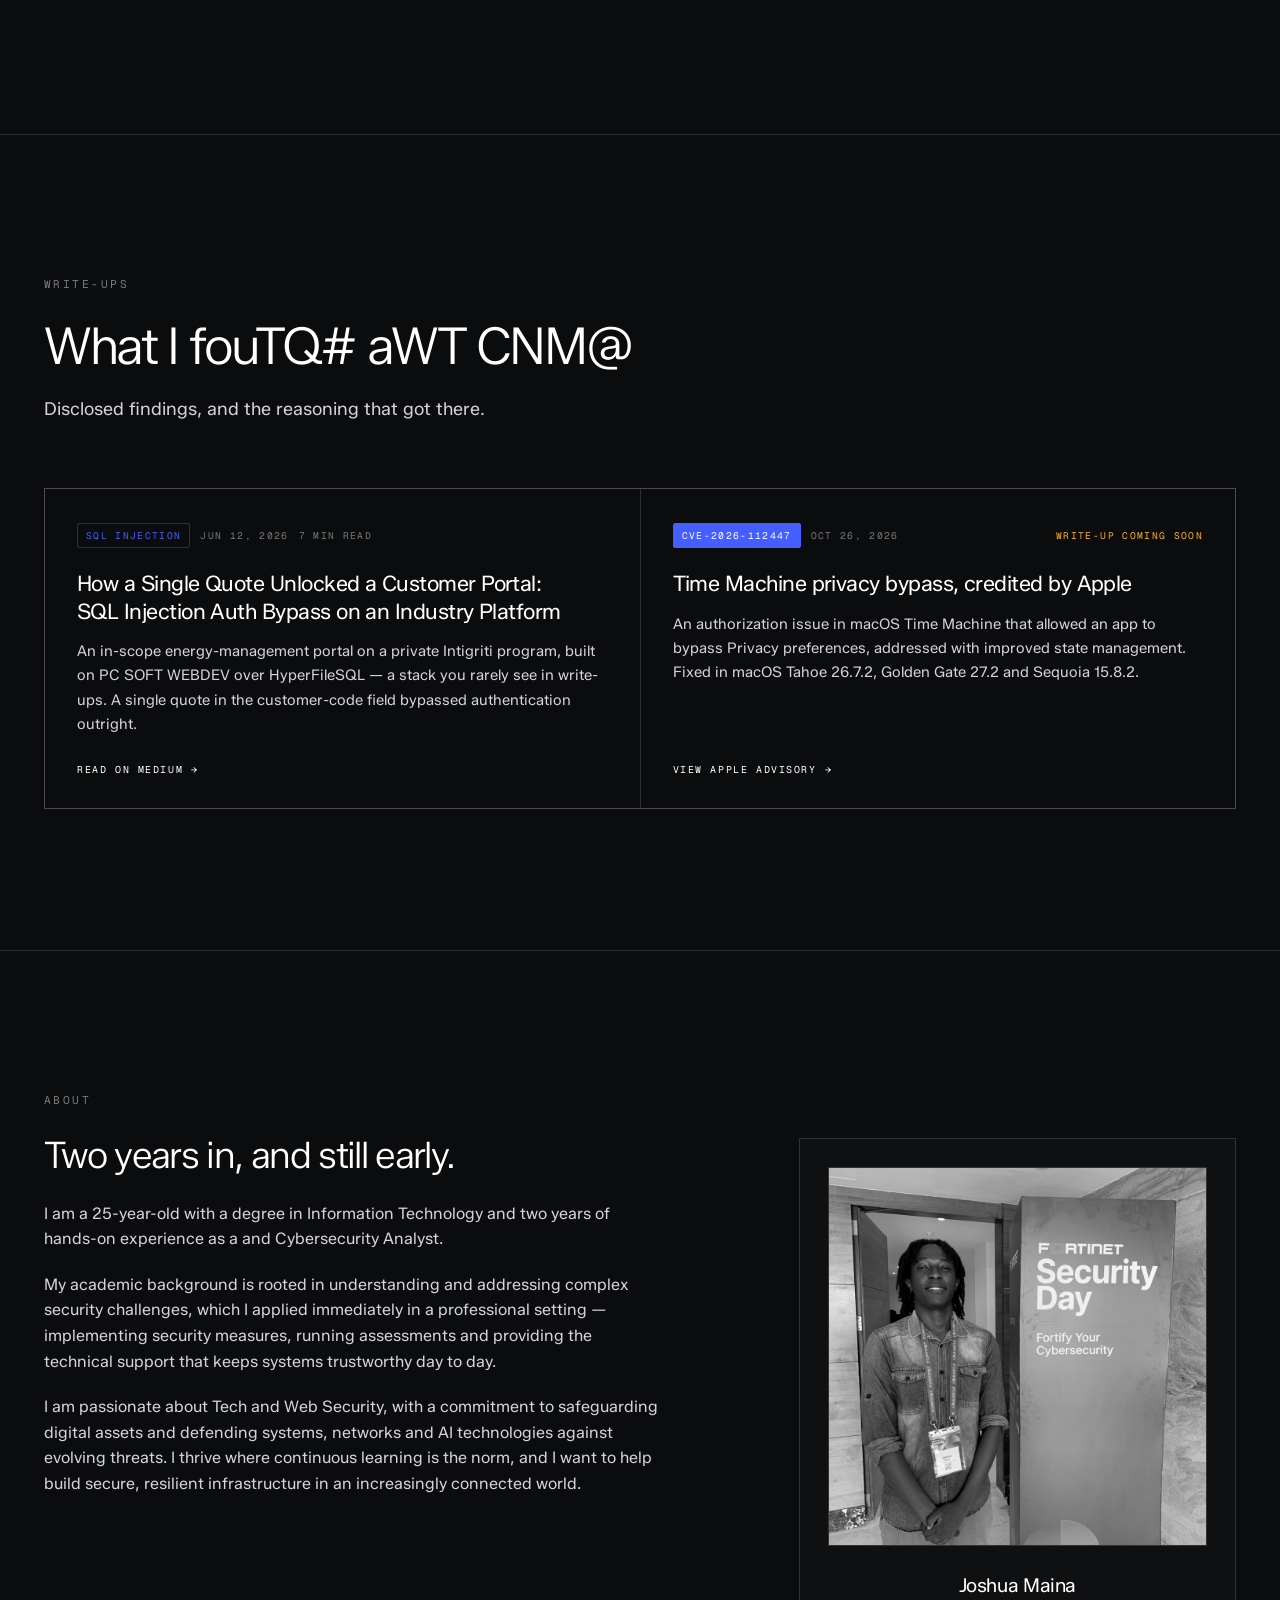
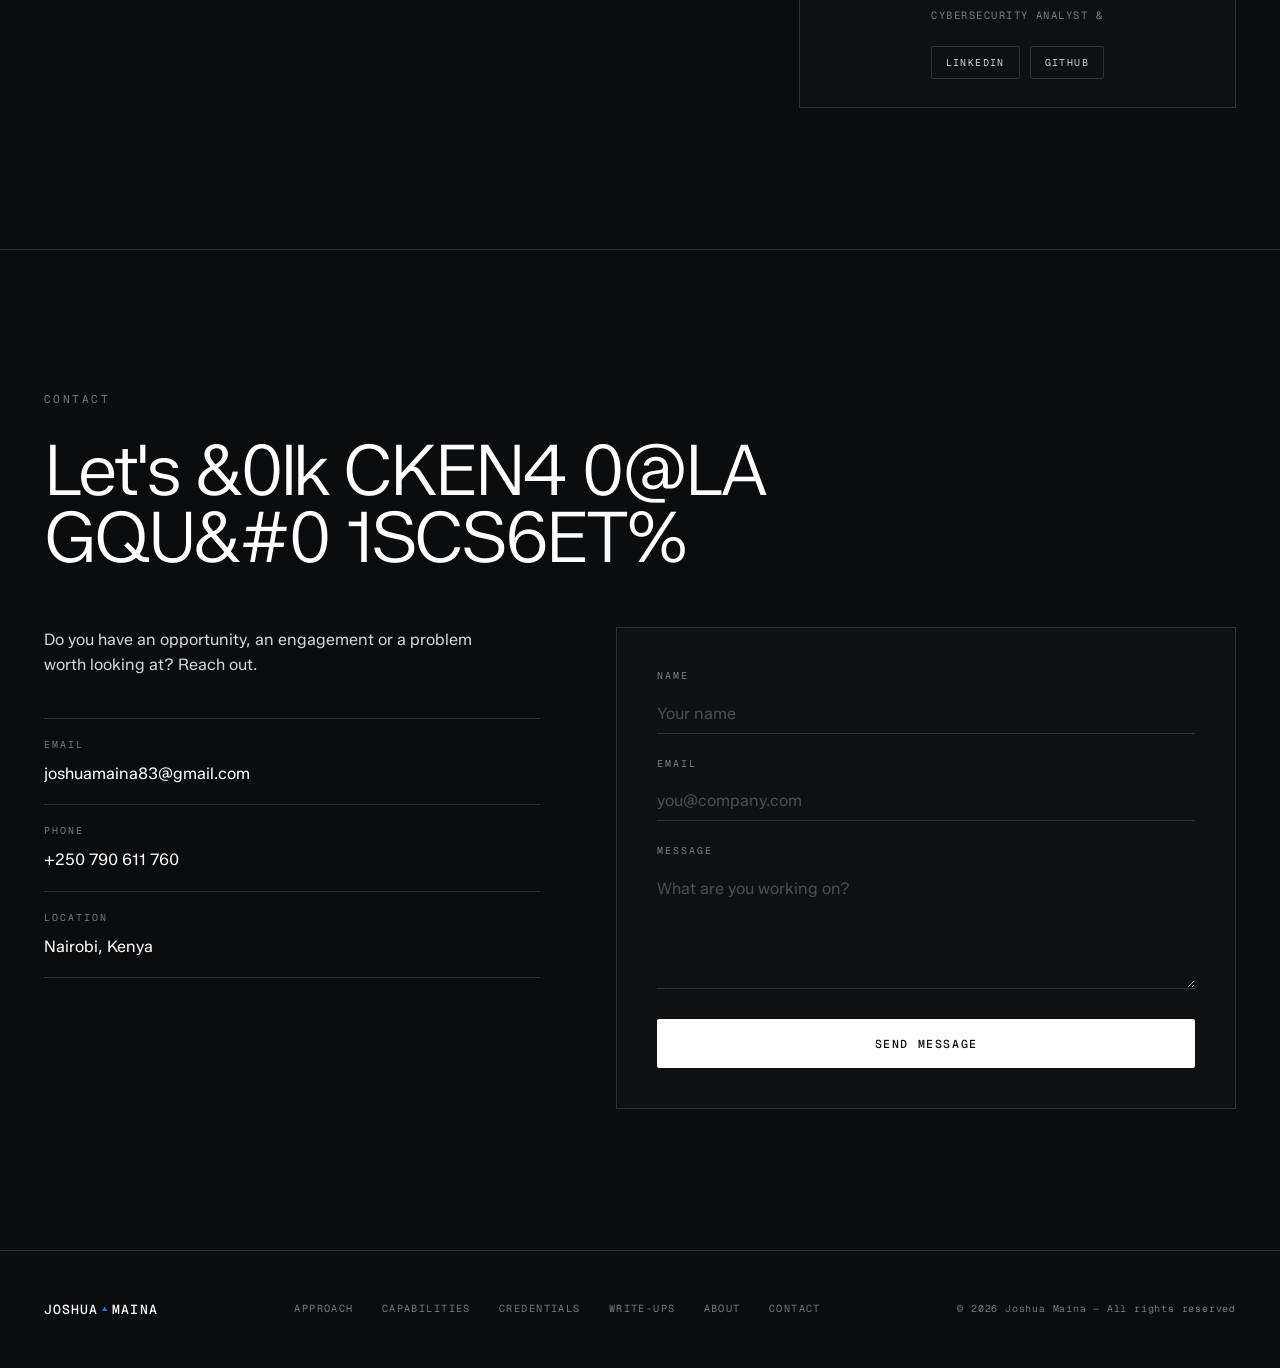
==== commit b96a2ce7: "Add a write-ups section linking out to published research Two cards: the Intigriti SQL injection aut" ====
--- a/index.html
+++ b/index.html
@@ -27,6 +27,7 @@
     <a href="#approach" class="nav__link">APPROACH</a>
     <a href="#capabilities" class="nav__link">CAPABILITIES</a>
     <a href="#credentials" class="nav__link">CREDENTIALS</a>
+    <a href="#writeups" class="nav__link">WRITE-UPS</a>
     <a href="#about" class="nav__link">ABOUT</a>
     <a href="#contact" class="nav__link">CONTACT</a>
   </nav>
@@ -265,6 +266,61 @@
         </div>
       </article>
     </div>
+  </div>
+</section>
+
+<!-- ======================= WRITE-UPS ======================= -->
+<section class="section" id="writeups">
+  <div class="shell">
+    <p class="eyebrow">WRITE-UPS</p>
+    <h2 class="display display--md scramble" data-scramble>What I found, and how.</h2>
+    <p class="lede">
+      Disclosed findings, and the reasoning that got there.
+    </p>
+
+    <ul class="posts">
+      <li class="post reveal">
+        <a class="post__link"
+           href="https://medium.com/@joshuamaina83/how-a-single-quote-unlocked-a-customer-portal-sql-injection-auth-bypass-on-a-customer-platform-6c1f98fe4c85"
+           target="_blank" rel="noopener">
+          <p class="post__meta">
+            <span class="post__tag">SQL INJECTION</span>
+            <span>JUN 12, 2026</span>
+            <span>7 MIN READ</span>
+          </p>
+          <h3 class="post__title">
+            How a Single Quote Unlocked a Customer Portal: SQL Injection Auth Bypass on an
+            Industry Platform
+          </h3>
+          <p class="post__excerpt">
+            An in-scope energy-management portal on a private Intigriti program, built on
+            PC SOFT WEBDEV over HyperFileSQL — a stack you rarely see in write-ups. A single
+            quote in the customer-code field bypassed authentication outright.
+          </p>
+          <span class="post__cta">READ ON MEDIUM</span>
+        </a>
+      </li>
+
+      <li class="post reveal">
+        <a class="post__link" href="https://support.apple.com/en-us/149522"
+           target="_blank" rel="noopener">
+          <p class="post__meta">
+            <span class="post__tag post__tag--cve">CVE-2026-112447</span>
+            <span>OCT 26, 2026</span>
+            <span class="post__soon">WRITE-UP COMING SOON</span>
+          </p>
+          <h3 class="post__title">
+            Time Machine privacy bypass, credited by Apple
+          </h3>
+          <p class="post__excerpt">
+            An authorization issue in macOS Time Machine that allowed an app to bypass Privacy
+            preferences, addressed with improved state management. Fixed in macOS Tahoe 26.7.2,
+            Golden Gate 27.2 and Sequoia 15.8.2.
+          </p>
+          <span class="post__cta">VIEW APPLE ADVISORY</span>
+        </a>
+      </li>
+    </ul>
   </div>
 </section>
 
@@ -370,6 +426,7 @@
       <a href="#approach">APPROACH</a>
       <a href="#capabilities">CAPABILITIES</a>
       <a href="#credentials">CREDENTIALS</a>
+      <a href="#writeups">WRITE-UPS</a>
       <a href="#about">ABOUT</a>
       <a href="#contact">CONTACT</a>
     </nav>
--- a/style.css
+++ b/style.css
@@ -204,6 +204,7 @@
   color: var(--fg-muted);
   padding-block: 6px;
   position: relative;
+  white-space: nowrap;
   transition: color .22s ease;
 }
 .nav__link::after {
@@ -572,6 +573,88 @@
   font-size: 0.9rem;
   line-height: 1.6;
 }
+
+/* ============================================================
+   WRITE-UPS
+   ============================================================ */
+.posts {
+  display: grid;
+  grid-template-columns: repeat(auto-fit, minmax(330px, 1fr));
+  gap: 1px;
+  background: var(--line);
+  border: 1px solid var(--line);
+}
+.post { background: var(--bg); }
+
+.post__link {
+  display: flex;
+  flex-direction: column;
+  height: 100%;
+  padding: 34px 32px 30px;
+  transition: background .35s ease;
+}
+.post__link:hover { background: var(--bg-raised-2); }
+
+.post__meta {
+  display: flex;
+  flex-wrap: wrap;
+  align-items: center;
+  gap: 10px;
+  margin: 0 0 22px;
+  font-family: var(--font-mono);
+  font-size: 0.6rem;
+  letter-spacing: 0.14em;
+  color: var(--fg-dim);
+}
+.post__tag {
+  color: var(--accent);
+  border: 1px solid rgba(69, 94, 255, 0.4);
+  border-radius: 2px;
+  padding: 4px 8px;
+}
+.post__tag--cve {
+  color: #fff;
+  background: var(--accent);
+  border-color: var(--accent);
+}
+.post__soon {
+  margin-left: auto;
+  color: #FFB020;
+}
+
+.post__title {
+  font-weight: 400;
+  font-size: clamp(1.1rem, 1.9vw, 1.34rem);
+  letter-spacing: -0.025em;
+  line-height: 1.28;
+  margin: 0 0 14px;
+  text-wrap: balance;
+}
+
+.post__excerpt {
+  margin: 0 0 26px;
+  color: var(--fg-muted);
+  font-size: 0.92rem;
+  line-height: 1.65;
+}
+
+.post__cta {
+  margin-top: auto;
+  font-family: var(--font-mono);
+  font-size: 0.62rem;
+  letter-spacing: 0.16em;
+  color: var(--fg);
+  display: inline-flex;
+  align-items: center;
+  gap: 8px;
+  transition: color .25s ease, gap .25s ease;
+}
+.post__cta::after {
+  content: "\2192";
+  transition: transform .25s ease;
+}
+.post__link:hover .post__cta { color: var(--accent); gap: 12px; }
+.post__link:hover .post__cta::after { transform: translateX(2px); }
 
 /* ============================================================
    ABOUT
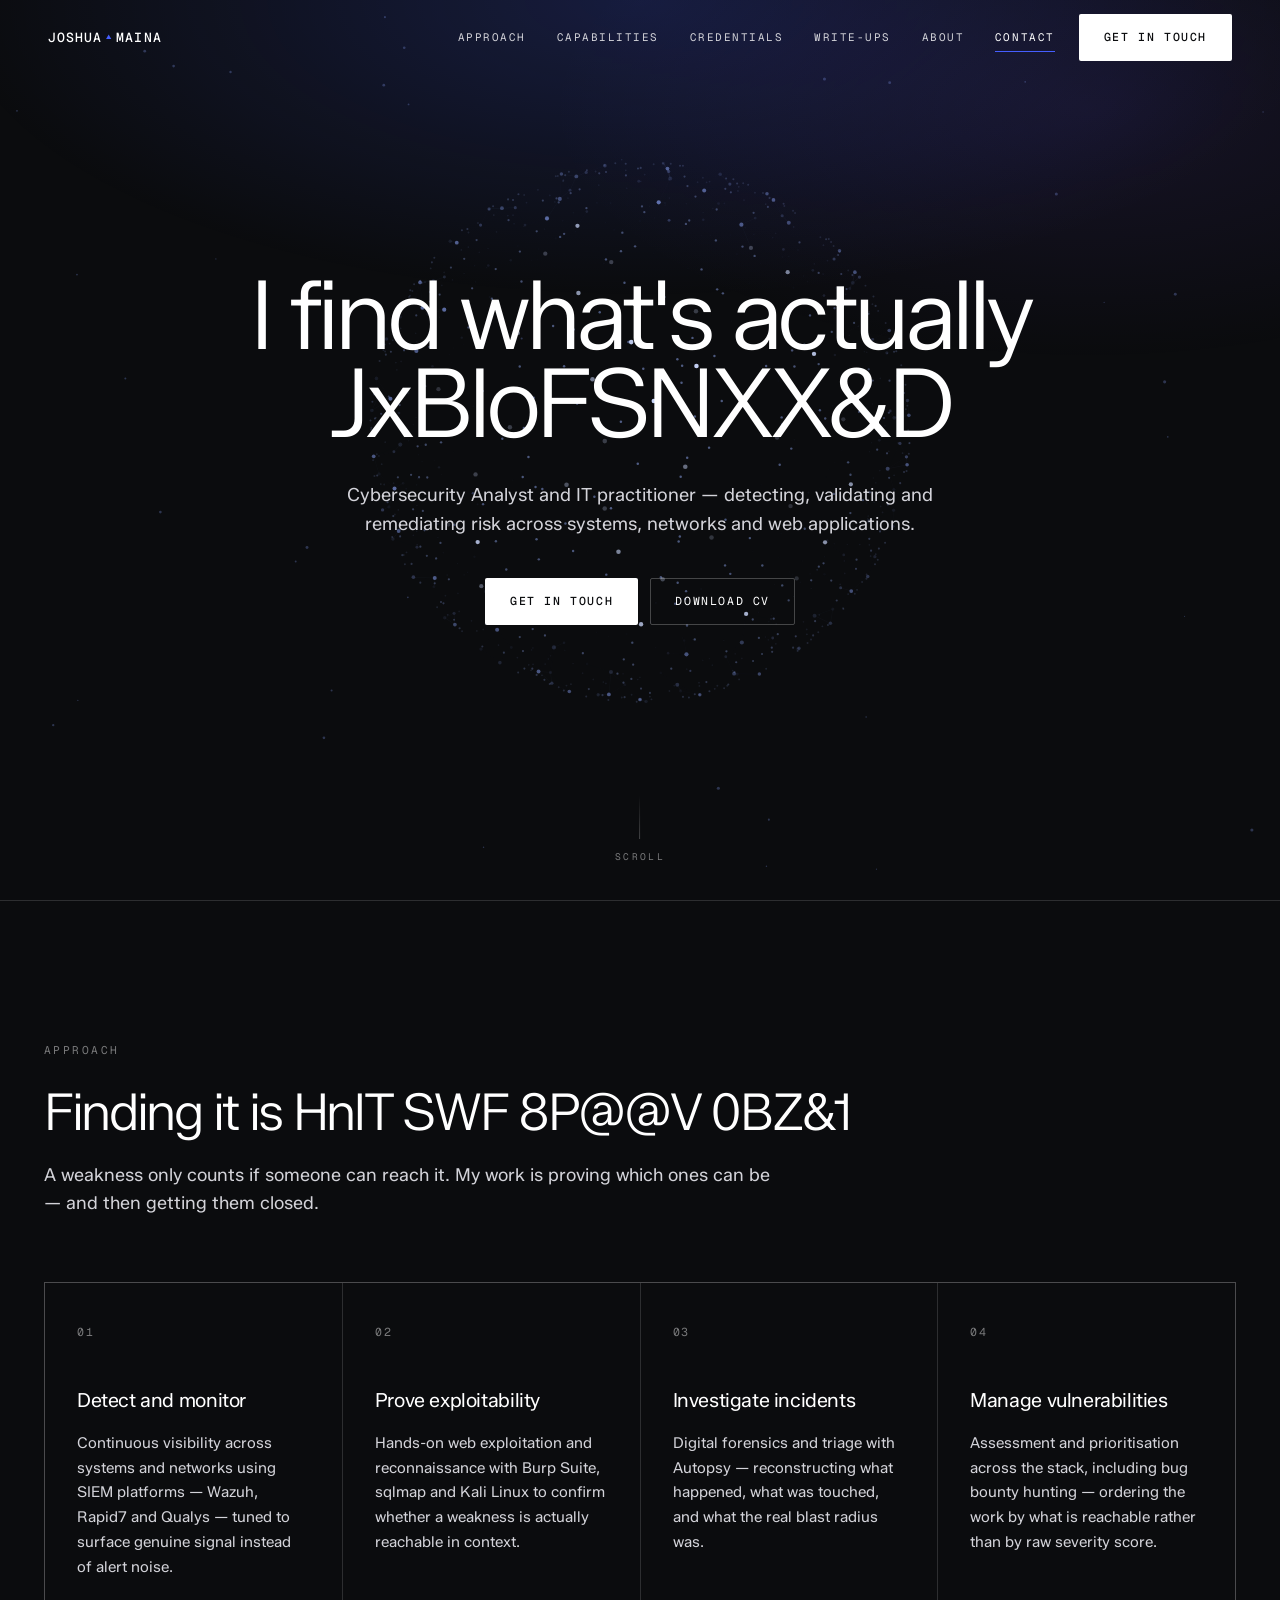
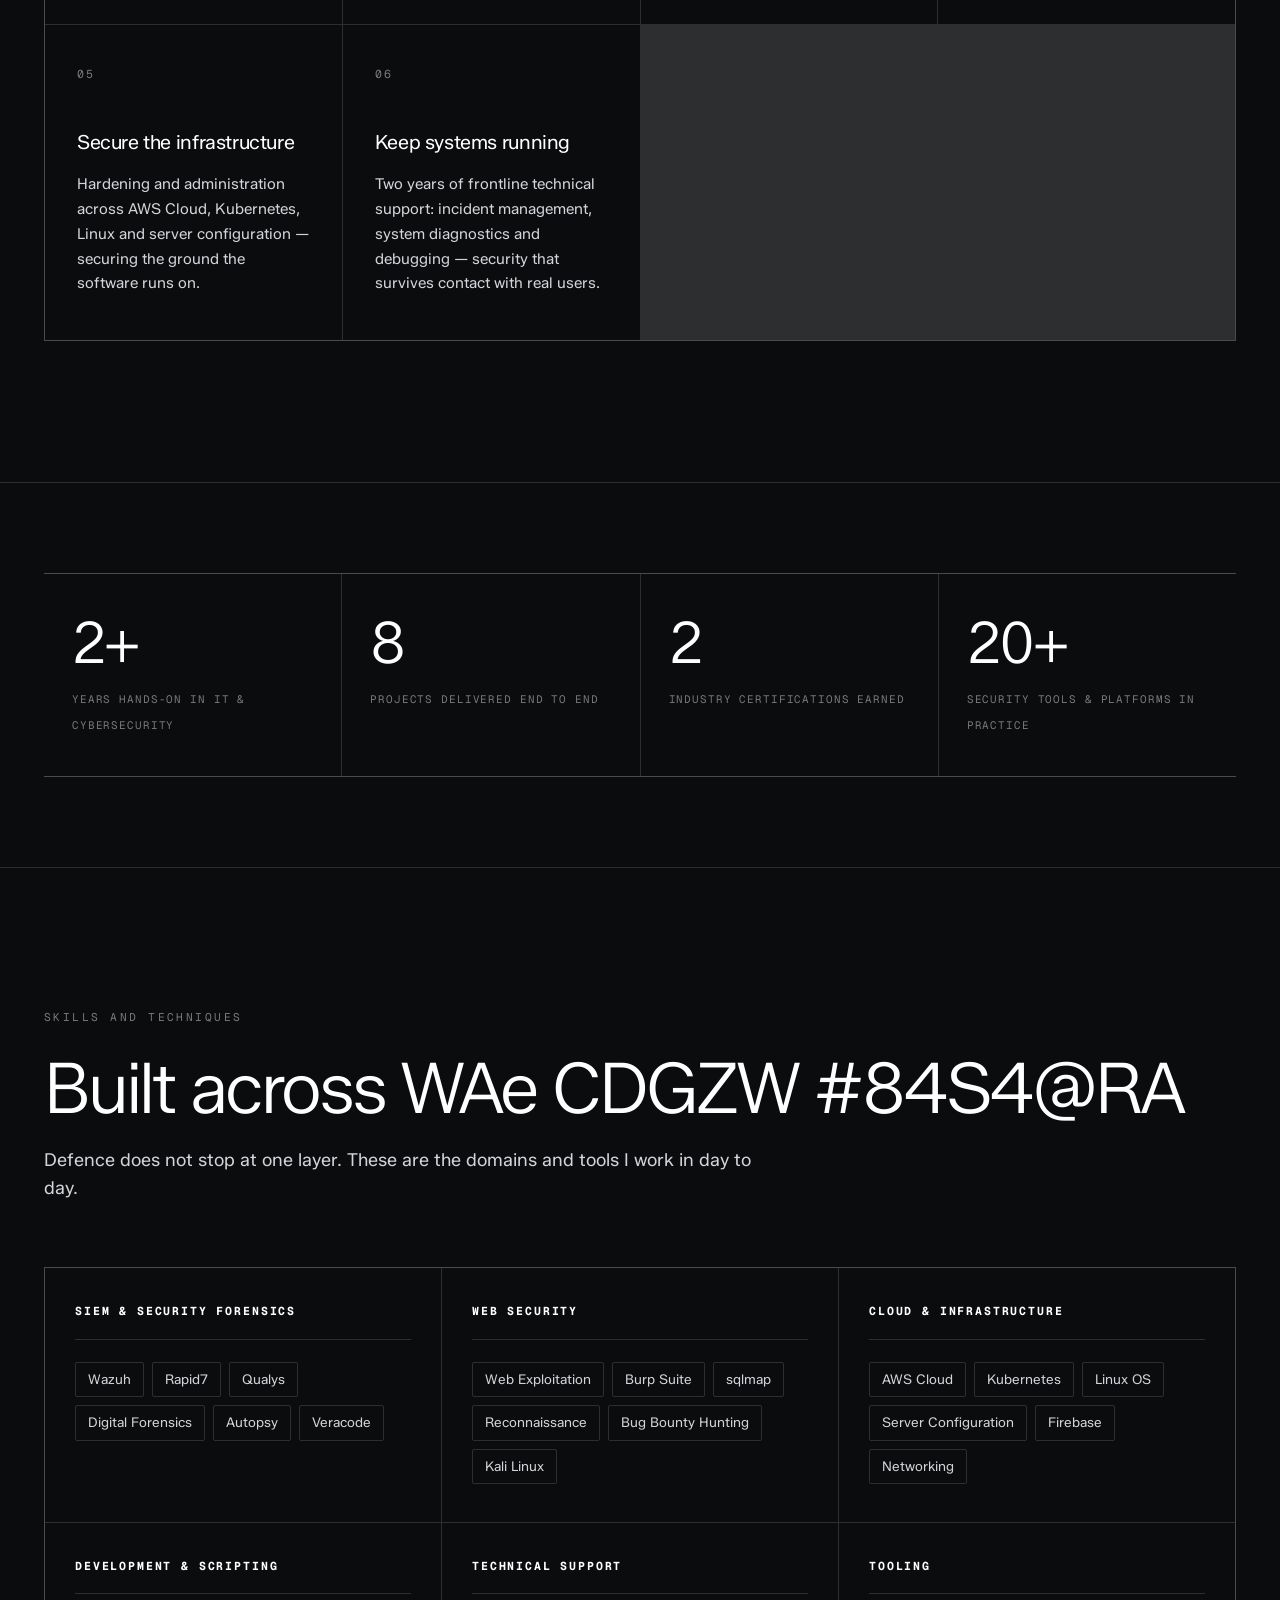
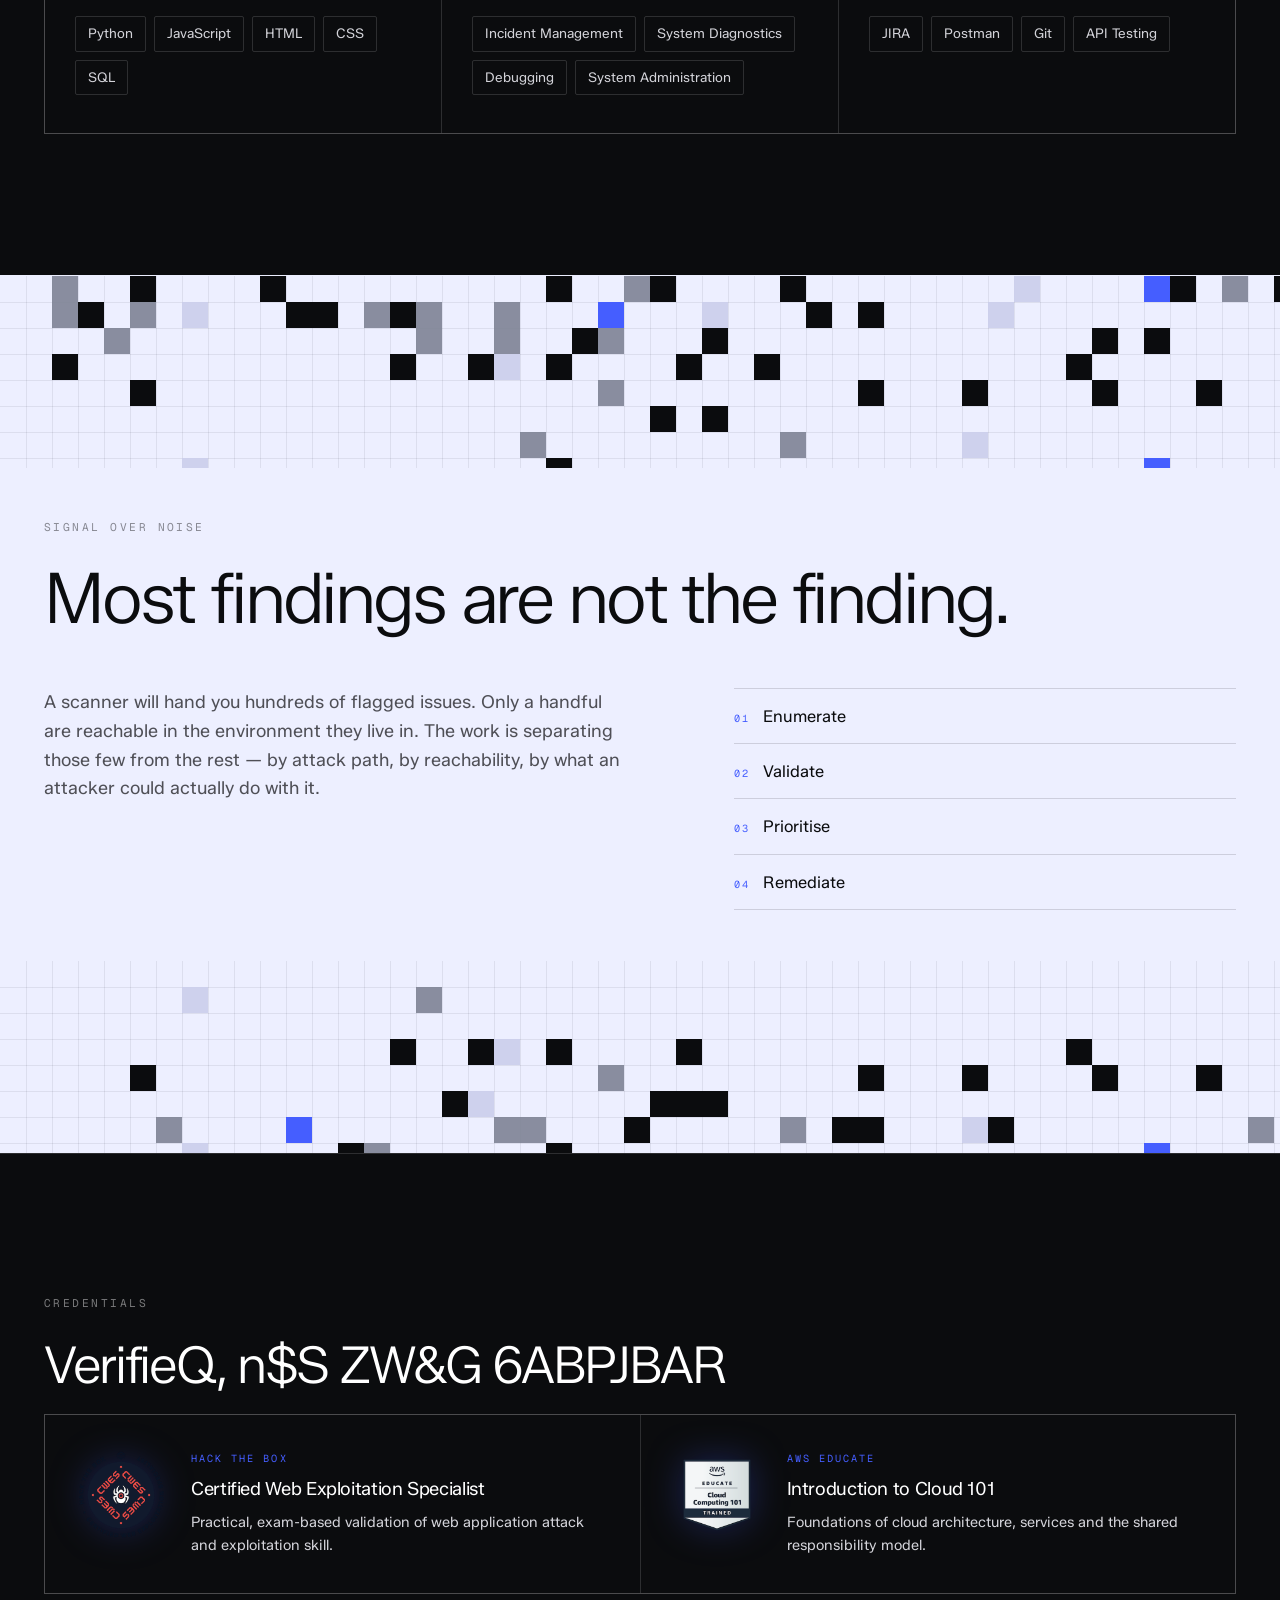
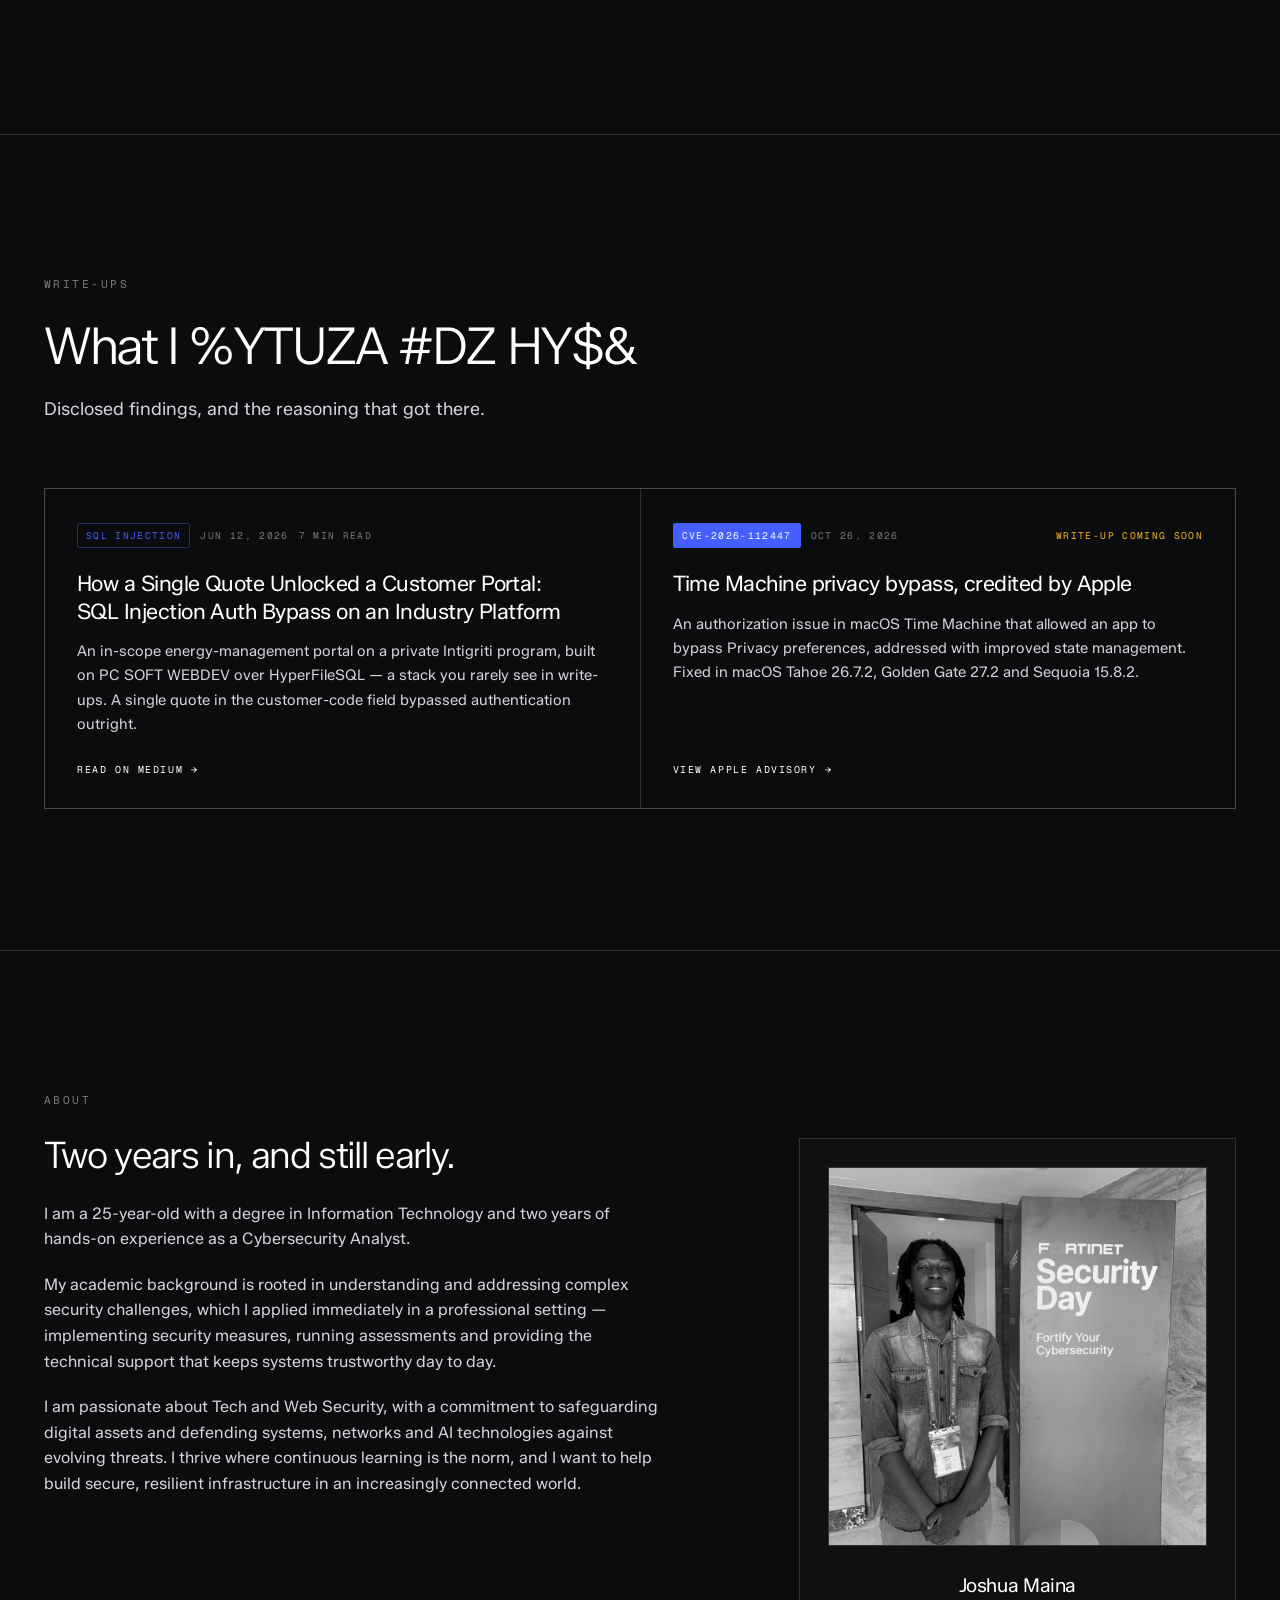
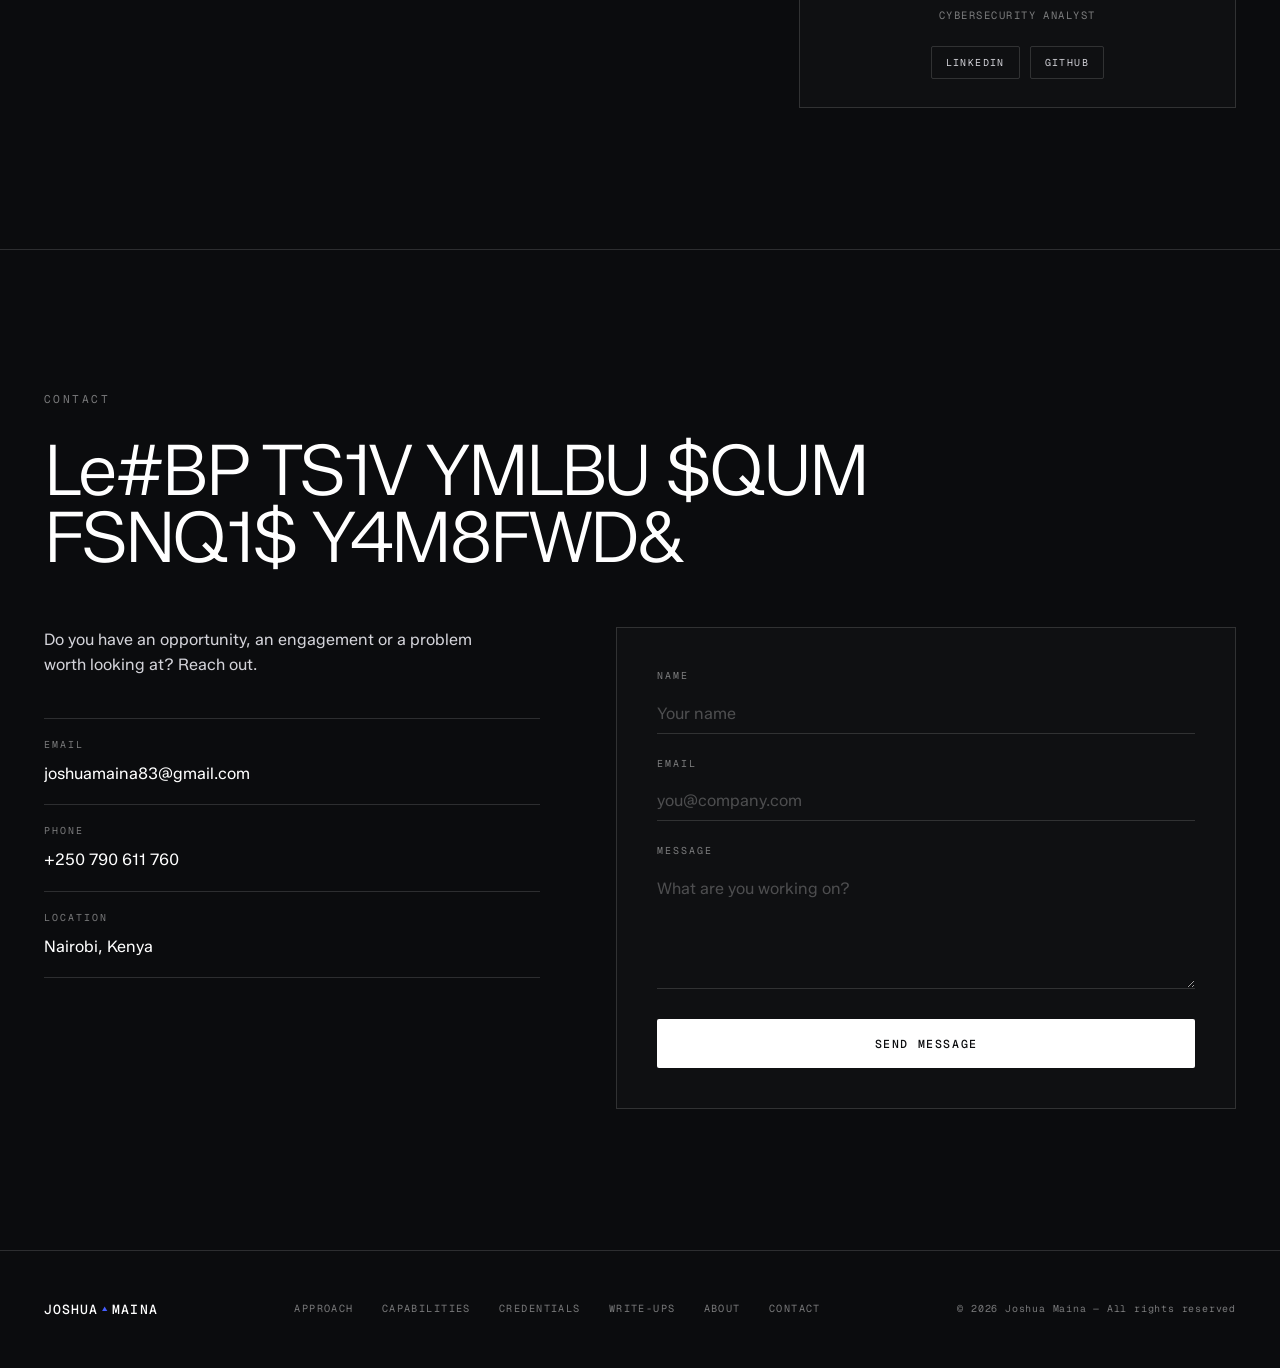
==== commit 76ad0dd5: "Repair two truncated phrases in the about section The previous commit dropped "Tech Support" and "IT" ====
--- a/index.html
+++ b/index.html
@@ -334,7 +334,7 @@
         <h2 class="display display--sm">Two years in, and still early.</h2>
         <p>
           I am a 25-year-old with a degree in Information Technology and two
-          years of hands-on experience as a and Cybersecurity Analyst.
+          years of hands-on experience as a Cybersecurity Analyst.
         </p>
         <p>
           My academic background is rooted in understanding and addressing complex security
@@ -355,7 +355,7 @@
           <img src="images/me.jpeg" alt="Joshua Maina">
         </div>
         <p class="about__name">Joshua Maina</p>
-        <p class="about__role">Cybersecurity Analyst &amp;</p>
+        <p class="about__role">Cybersecurity Analyst</p>
         <div class="about__socials">
           <a href="https://www.linkedin.com/in/joshuamaina/" target="_blank" rel="noopener">LINKEDIN</a>
           <a href="https://github.com/joshmainaa7" target="_blank" rel="noopener">GITHUB</a>
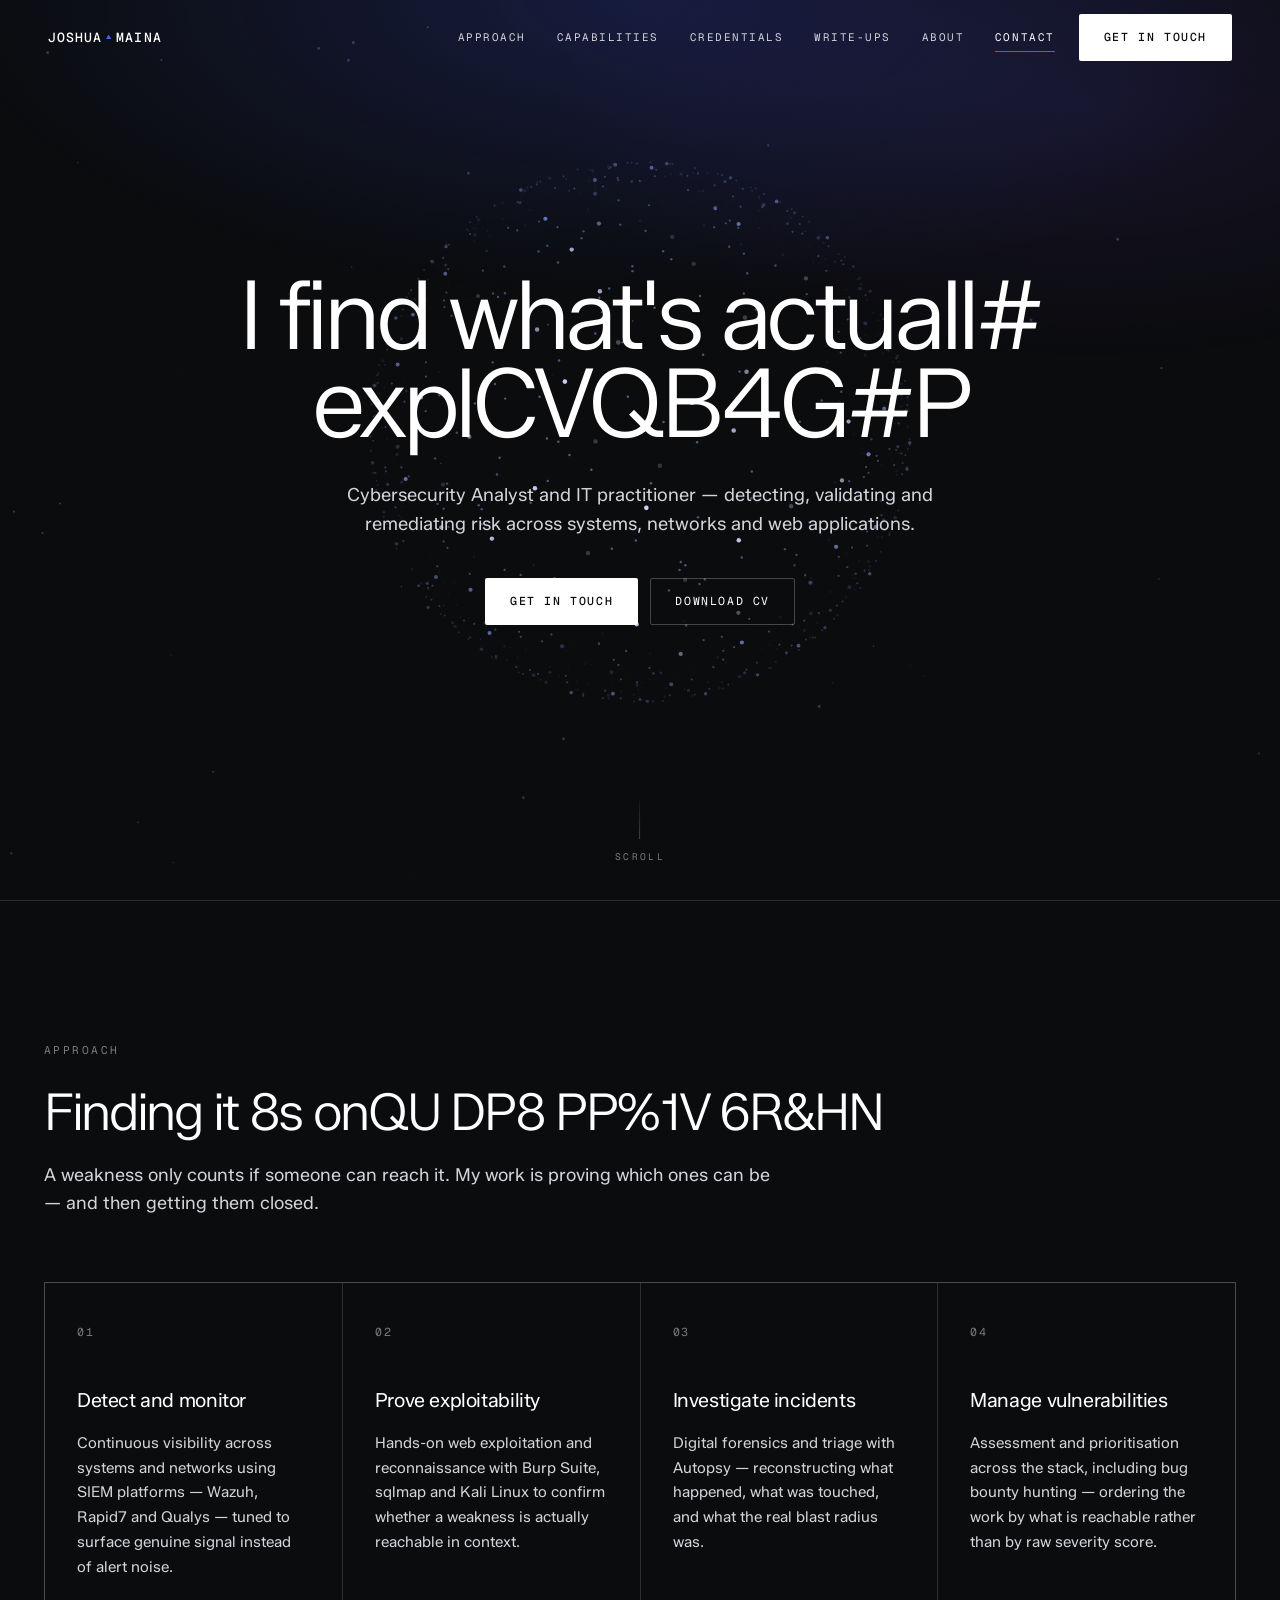
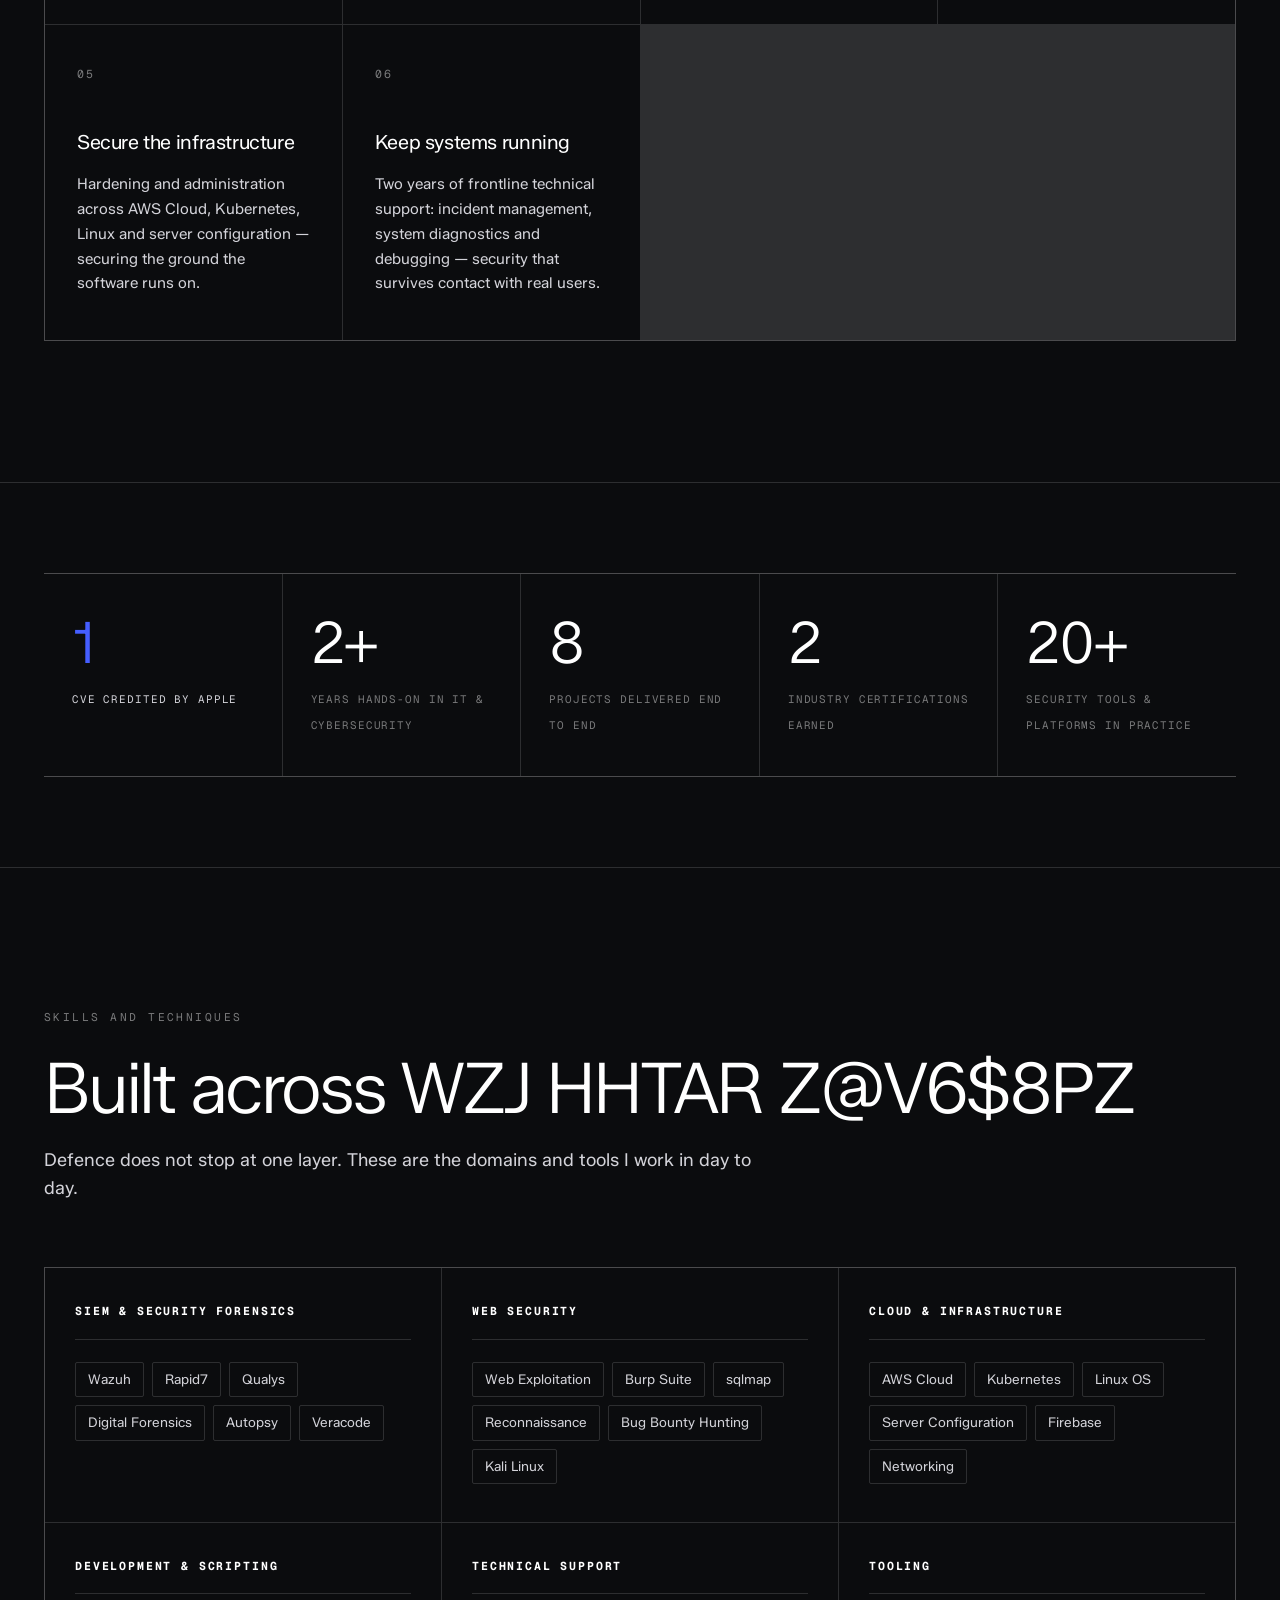
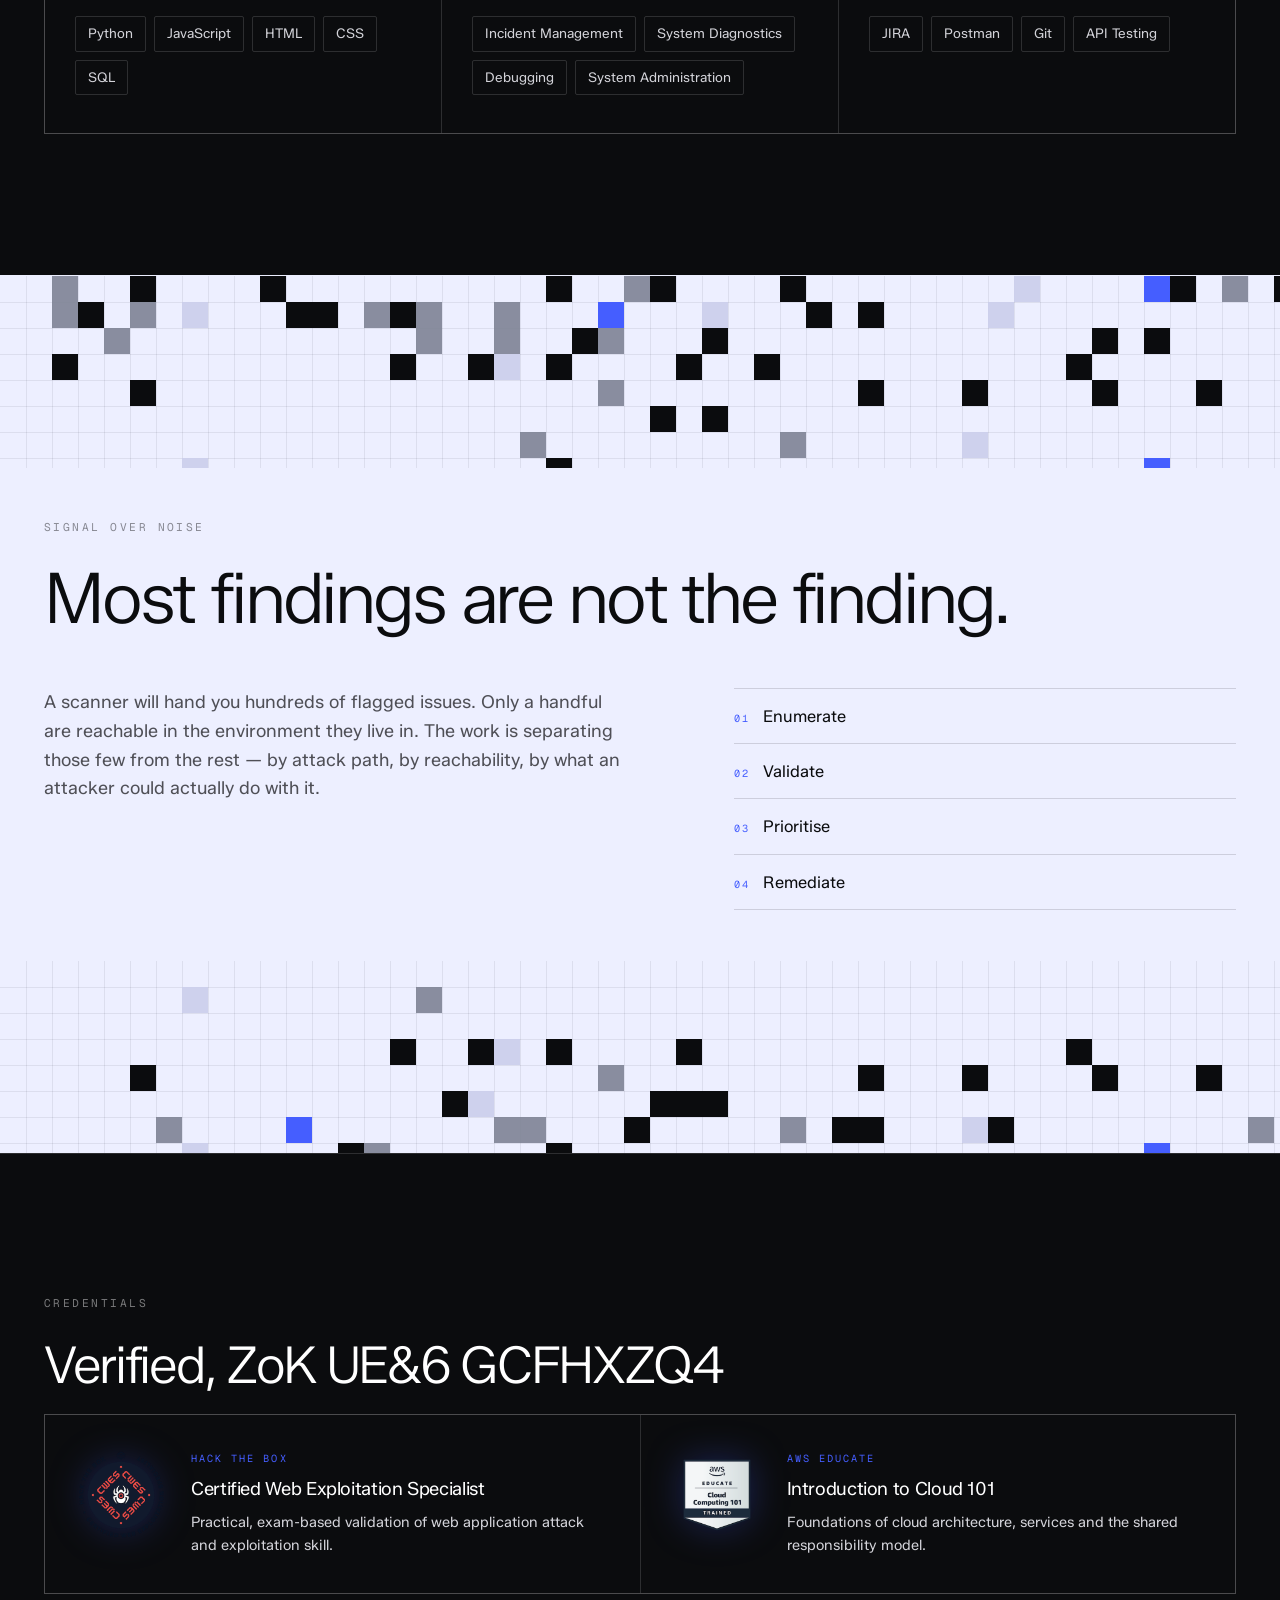
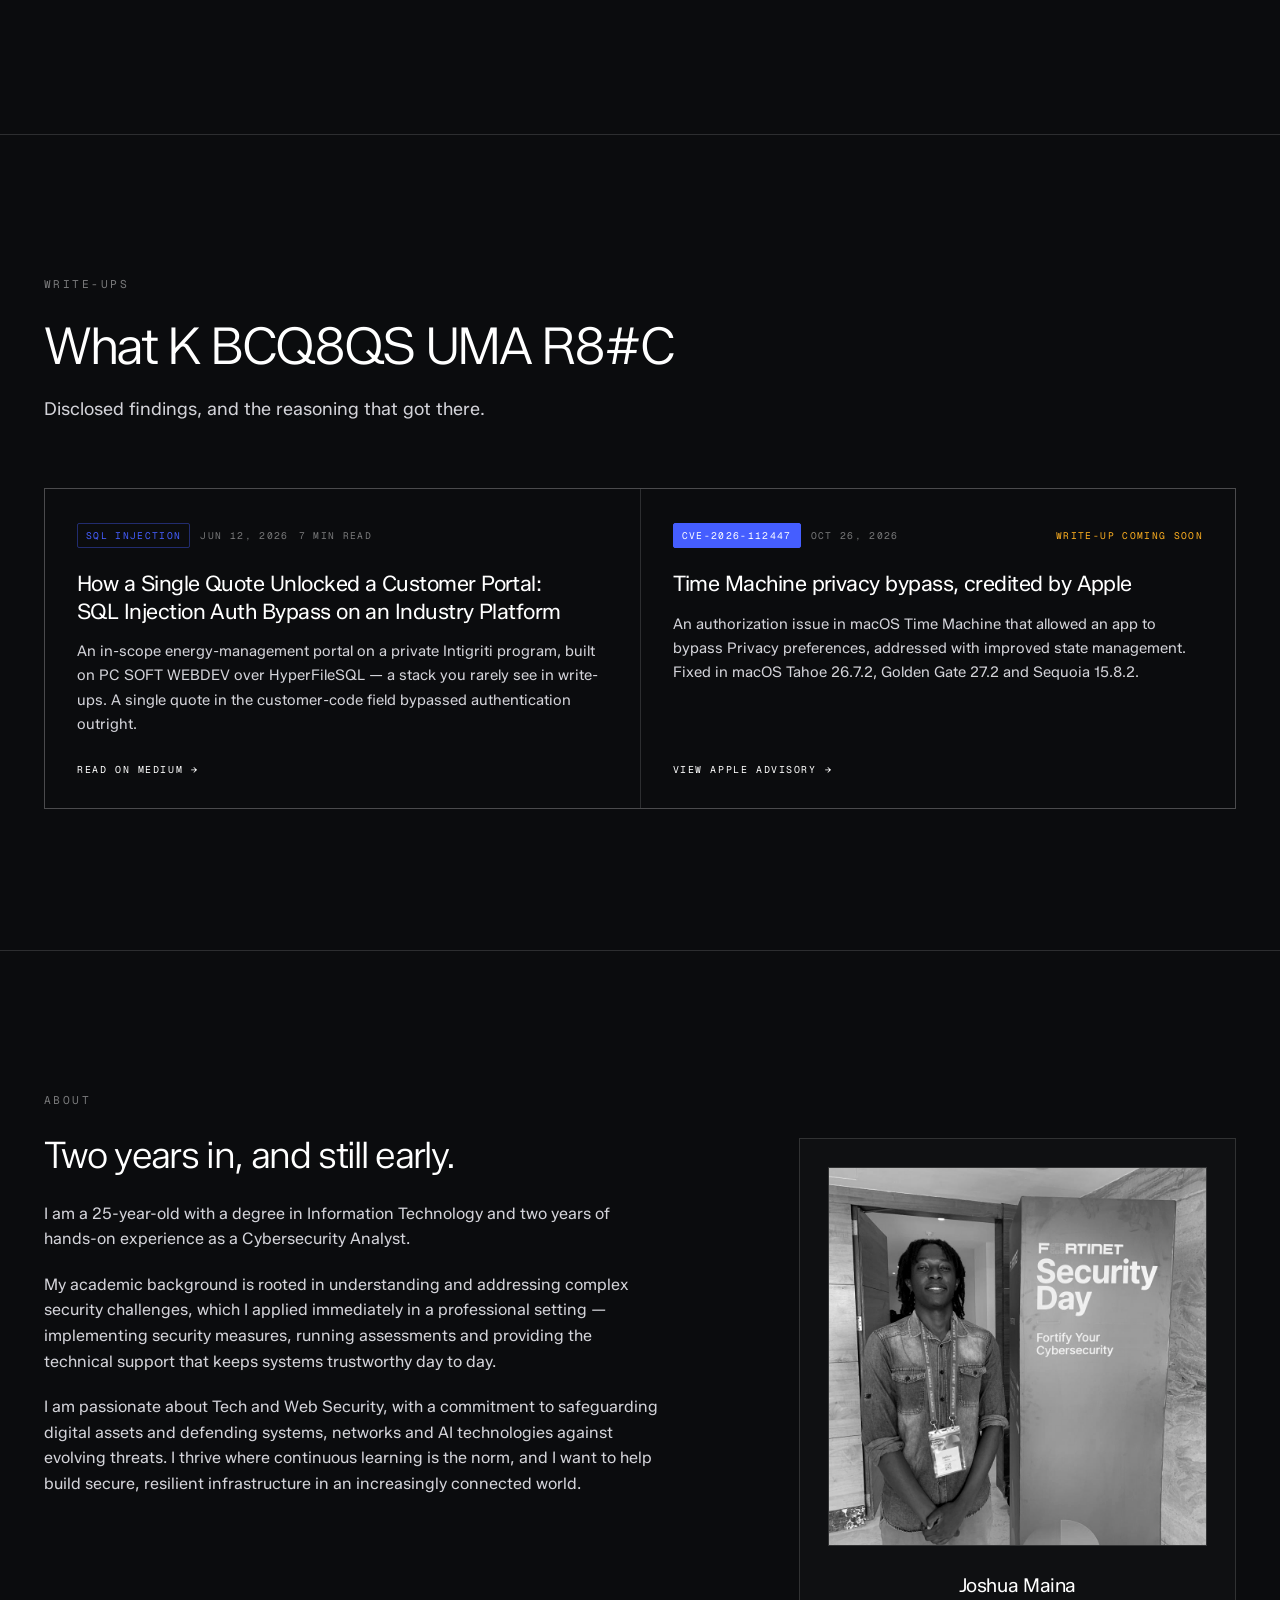
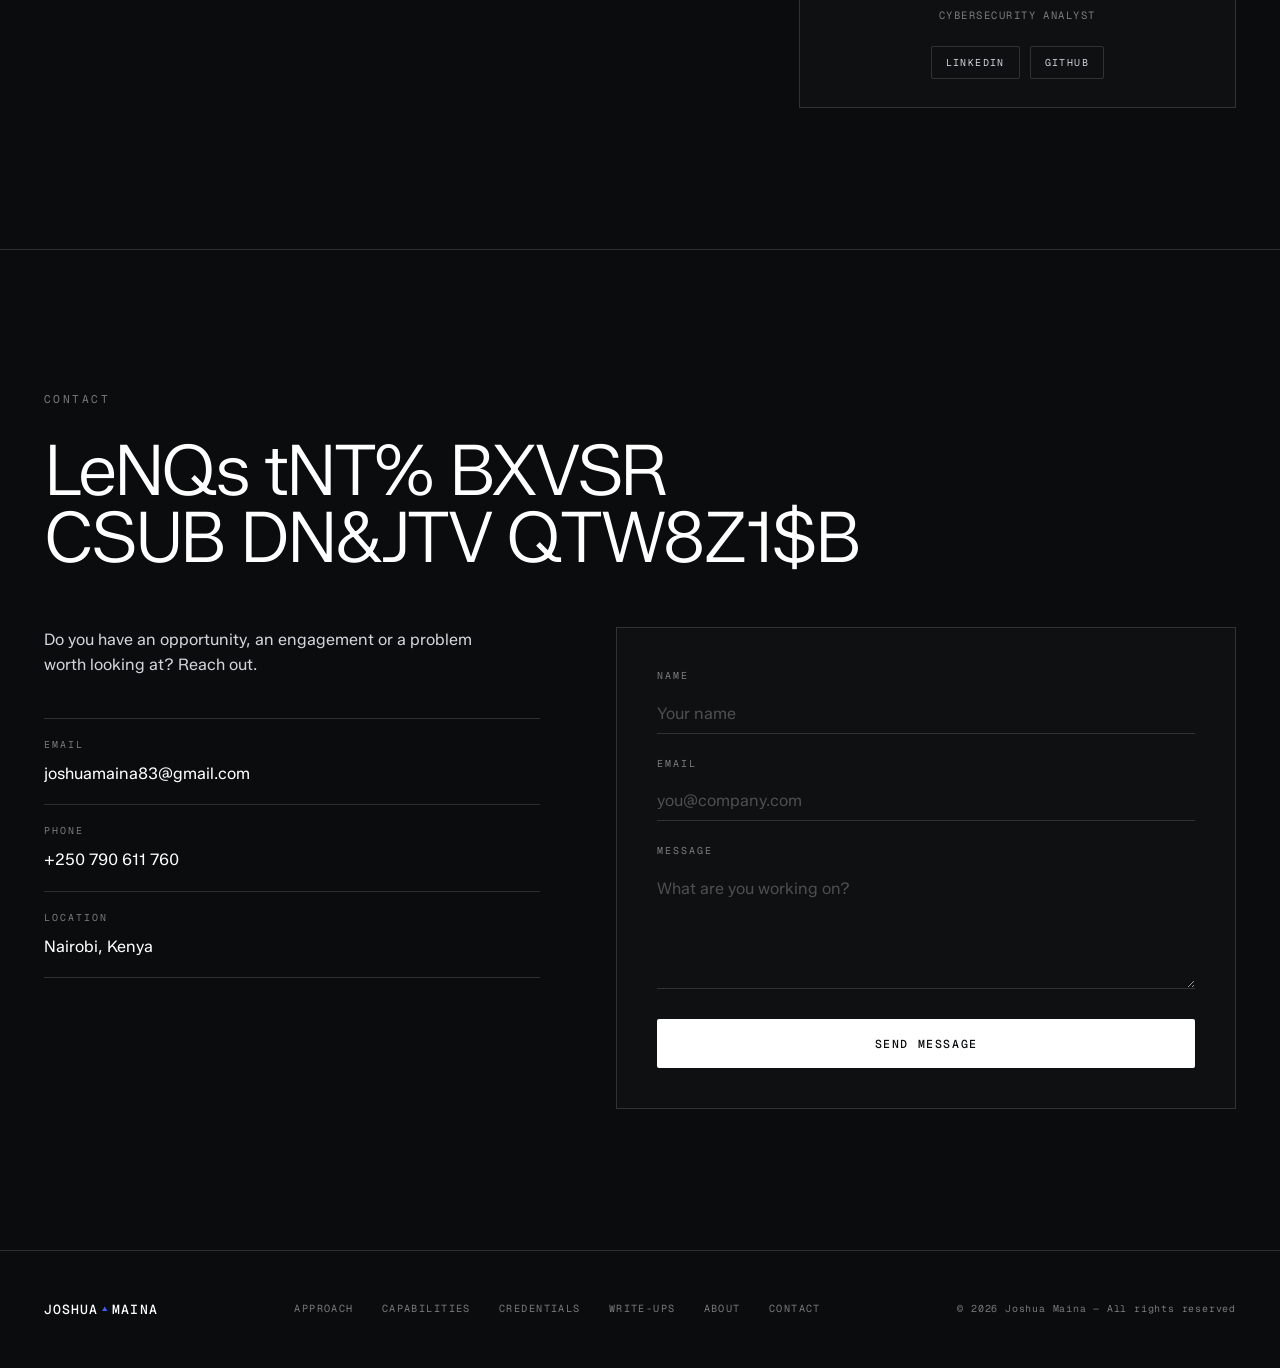
==== commit c9d3c205: "Lead the stats row with the Apple CVE credit Adds a fifth stat for CVE-2026-112447, first in the row" ====
--- a/index.html
+++ b/index.html
@@ -130,6 +130,10 @@
 <section class="section section--tight">
   <div class="shell">
     <div class="stats">
+      <div class="stat stat--lead reveal">
+        <span class="stat__value" data-count="1" data-suffix="">0</span>
+        <span class="stat__label">CVE credited by Apple</span>
+      </div>
       <div class="stat reveal">
         <span class="stat__value" data-count="2" data-suffix="+">0</span>
         <span class="stat__label">Years hands-on in IT &amp; cybersecurity</span>
--- a/style.css
+++ b/style.css
@@ -386,17 +386,28 @@
 /* ============================================================
    STATS
    ============================================================ */
+/* Five cells never tile evenly, so the last one spans the leftover columns */
 .stats {
   display: grid;
-  grid-template-columns: repeat(auto-fit, minmax(180px, 1fr));
+  grid-template-columns: repeat(5, minmax(0, 1fr));
   gap: 1px;
   background: var(--line);
   border-block: 1px solid var(--line);
 }
+@media (max-width: 1040px) {
+  .stats { grid-template-columns: repeat(3, minmax(0, 1fr)); }
+  .stats > :last-child { grid-column: span 2; }
+}
+@media (max-width: 620px) {
+  .stats { grid-template-columns: repeat(2, minmax(0, 1fr)); }
+}
 .stat {
   background: var(--bg);
   padding: 40px 28px;
 }
+/* The Apple CVE is the strongest credential here — mark it */
+.stat--lead .stat__value { color: var(--accent); }
+.stat--lead .stat__label { color: var(--fg-muted); }
 .stat__value {
   display: block;
   font-size: clamp(2.4rem, 5vw, 3.6rem);
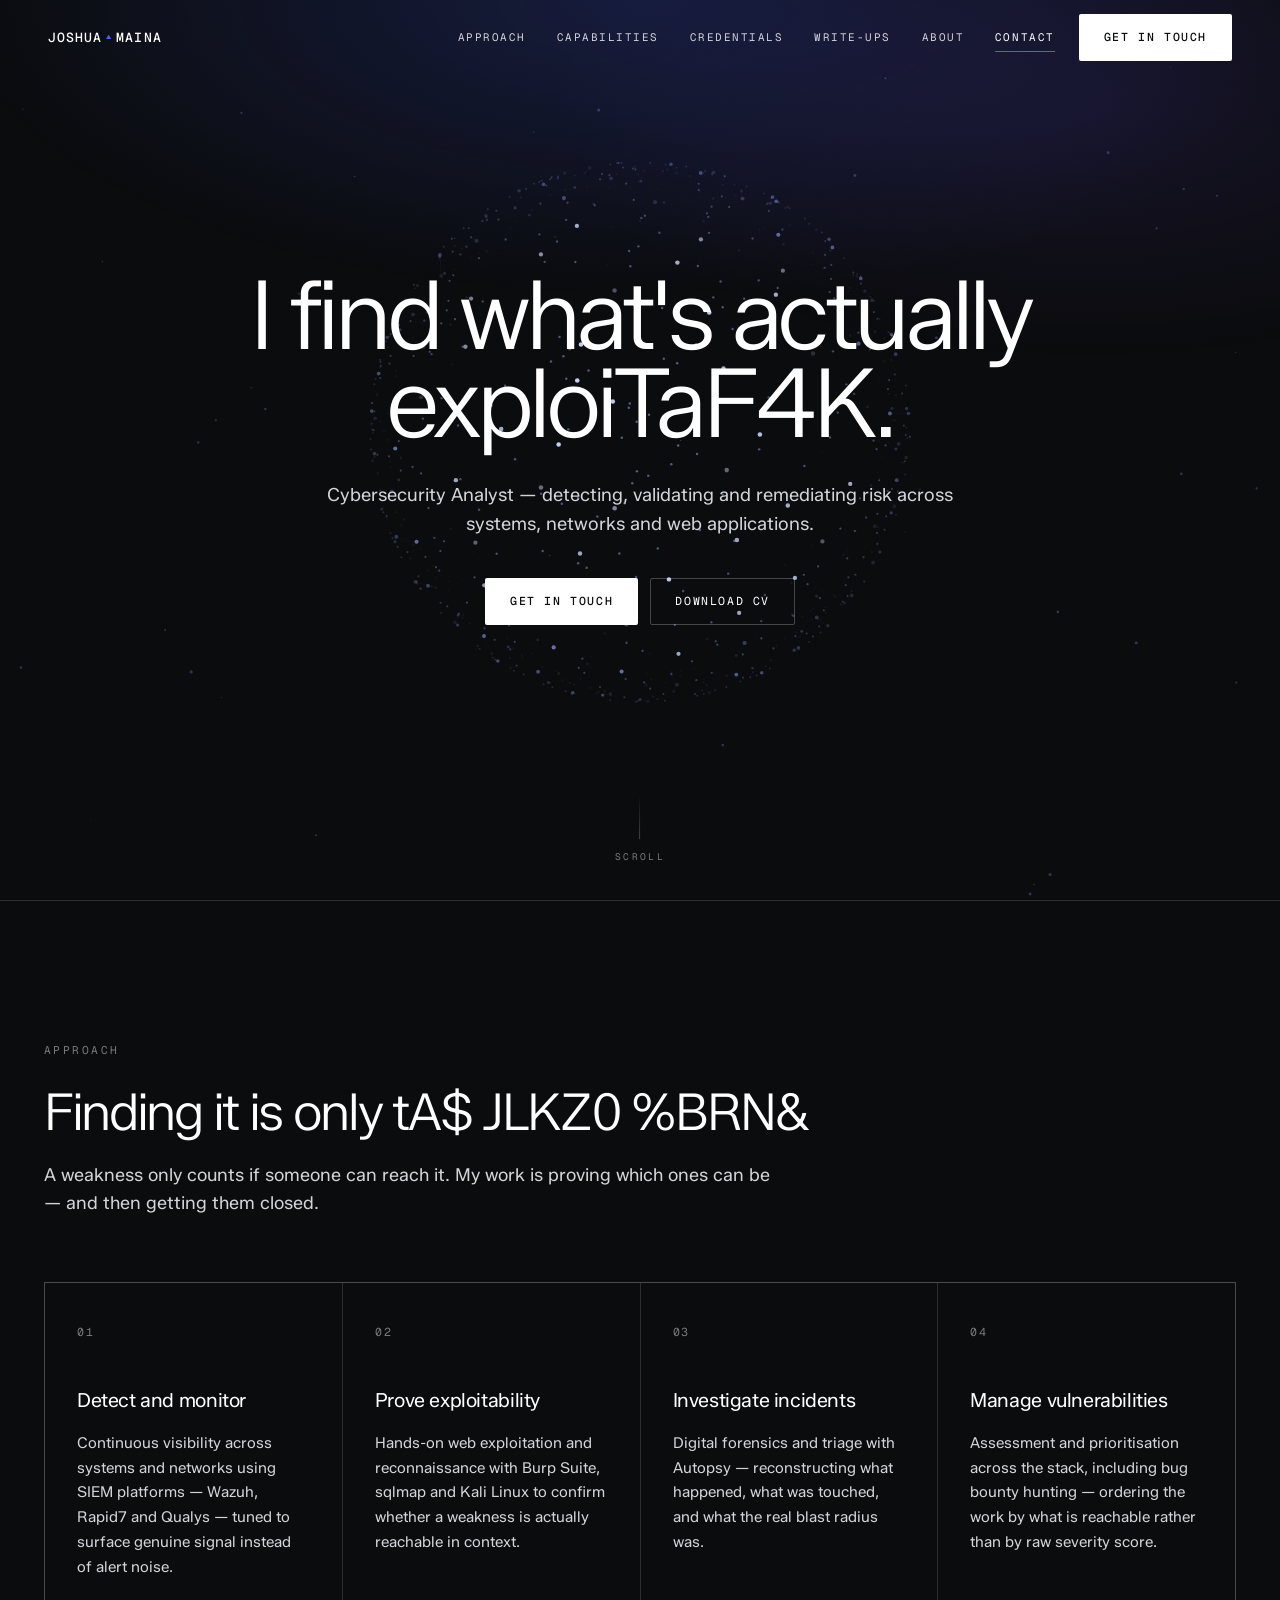
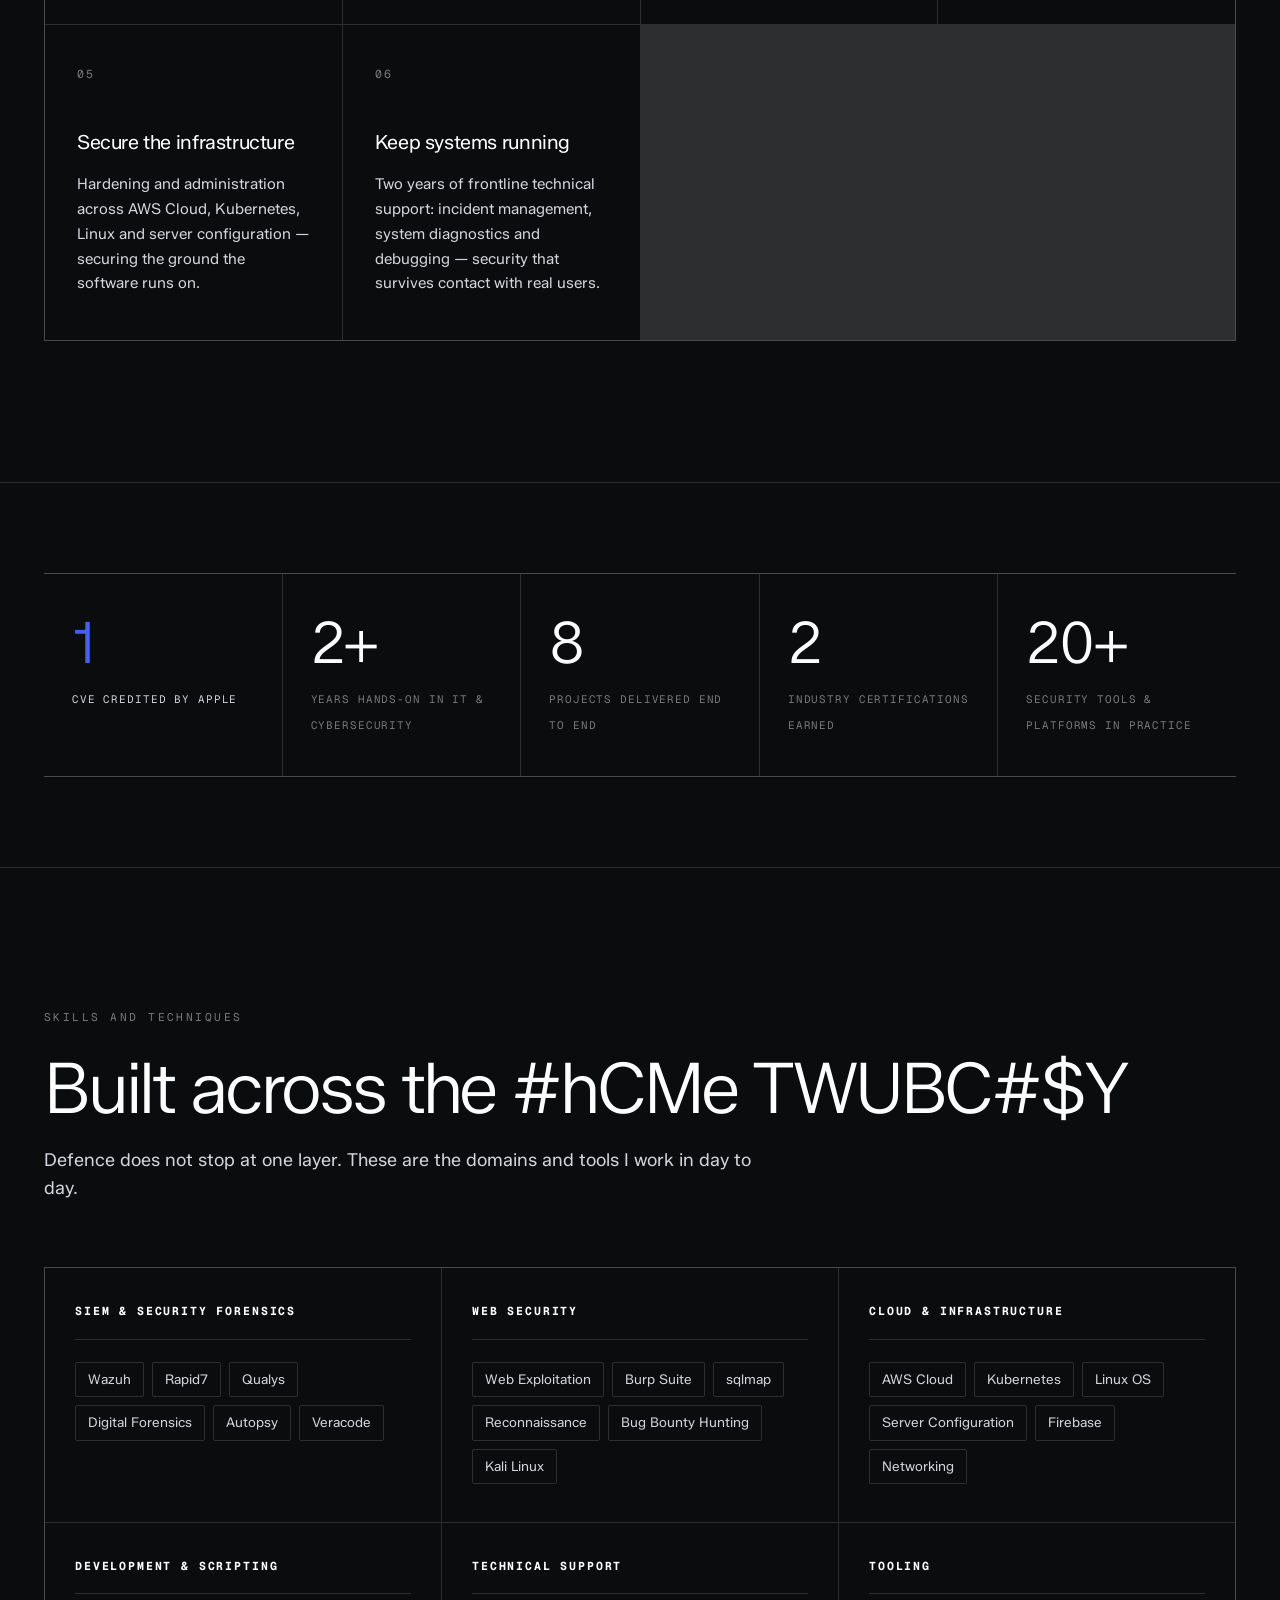
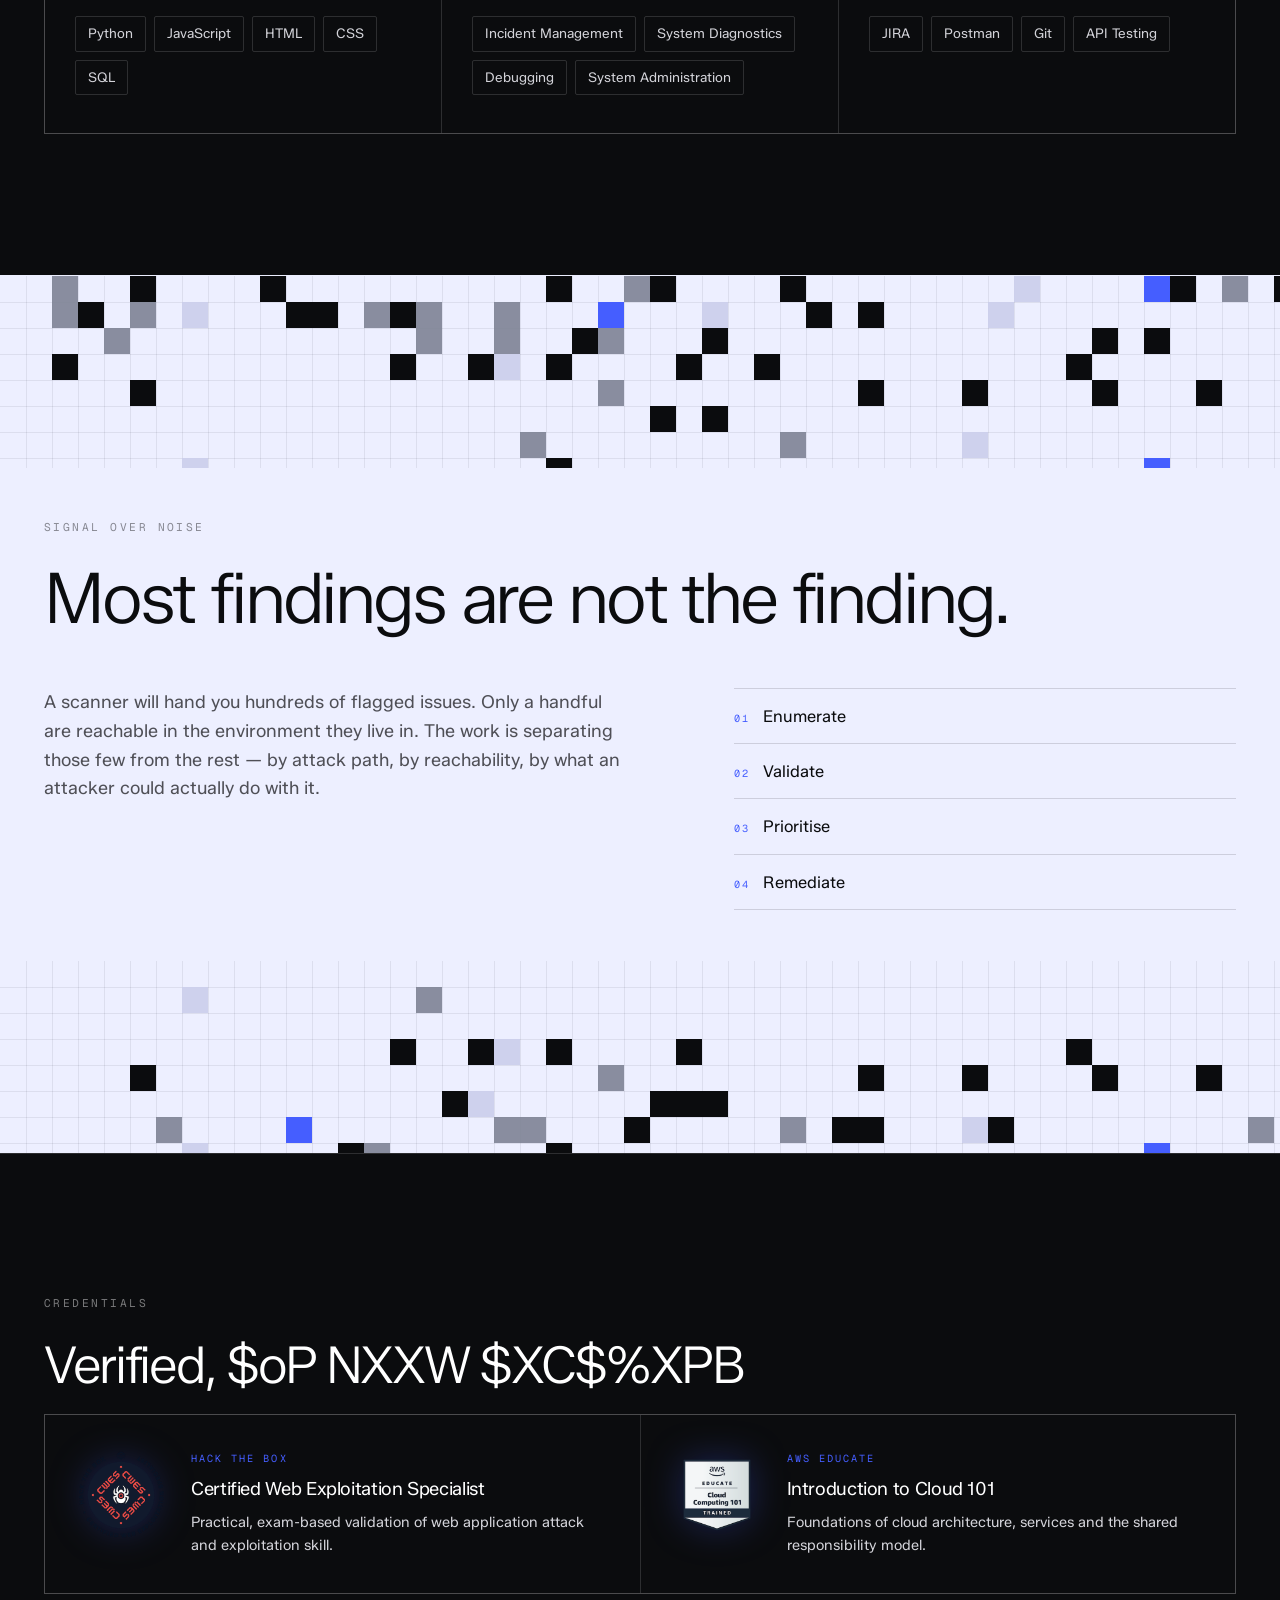
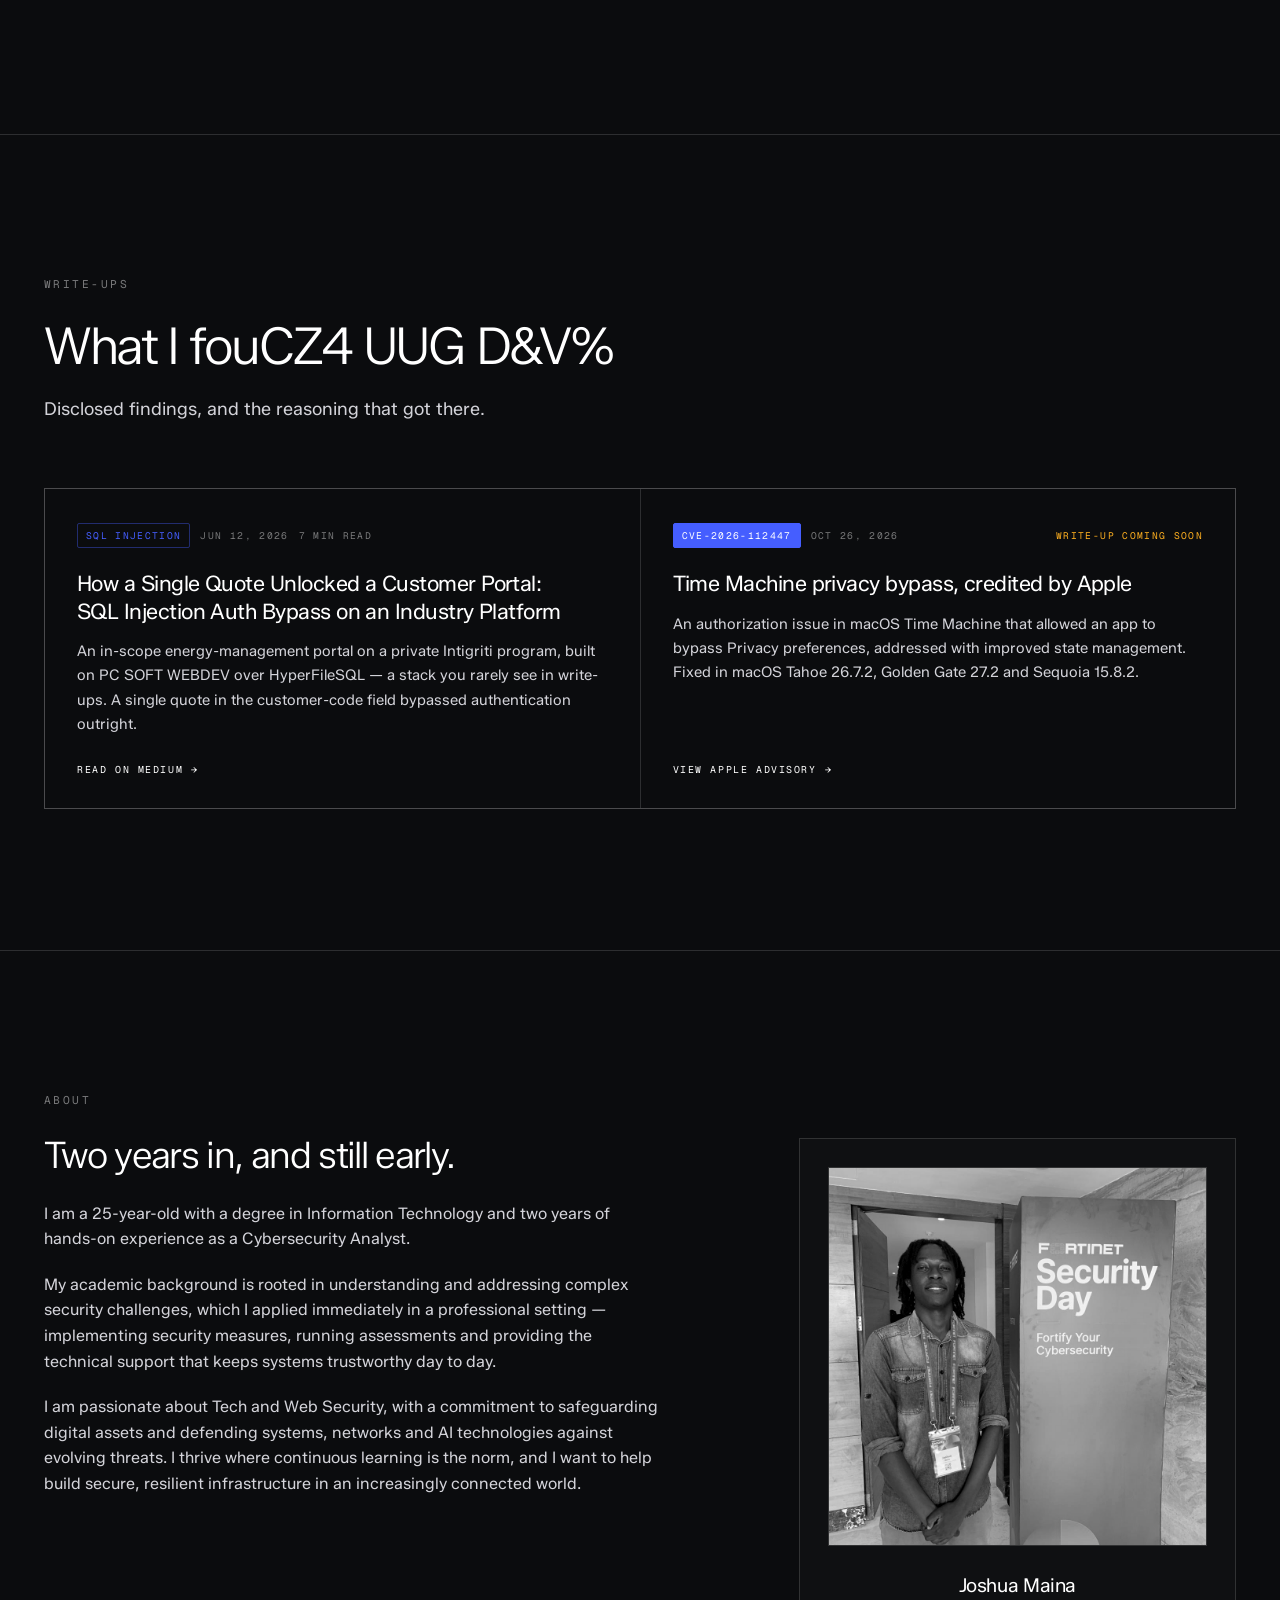
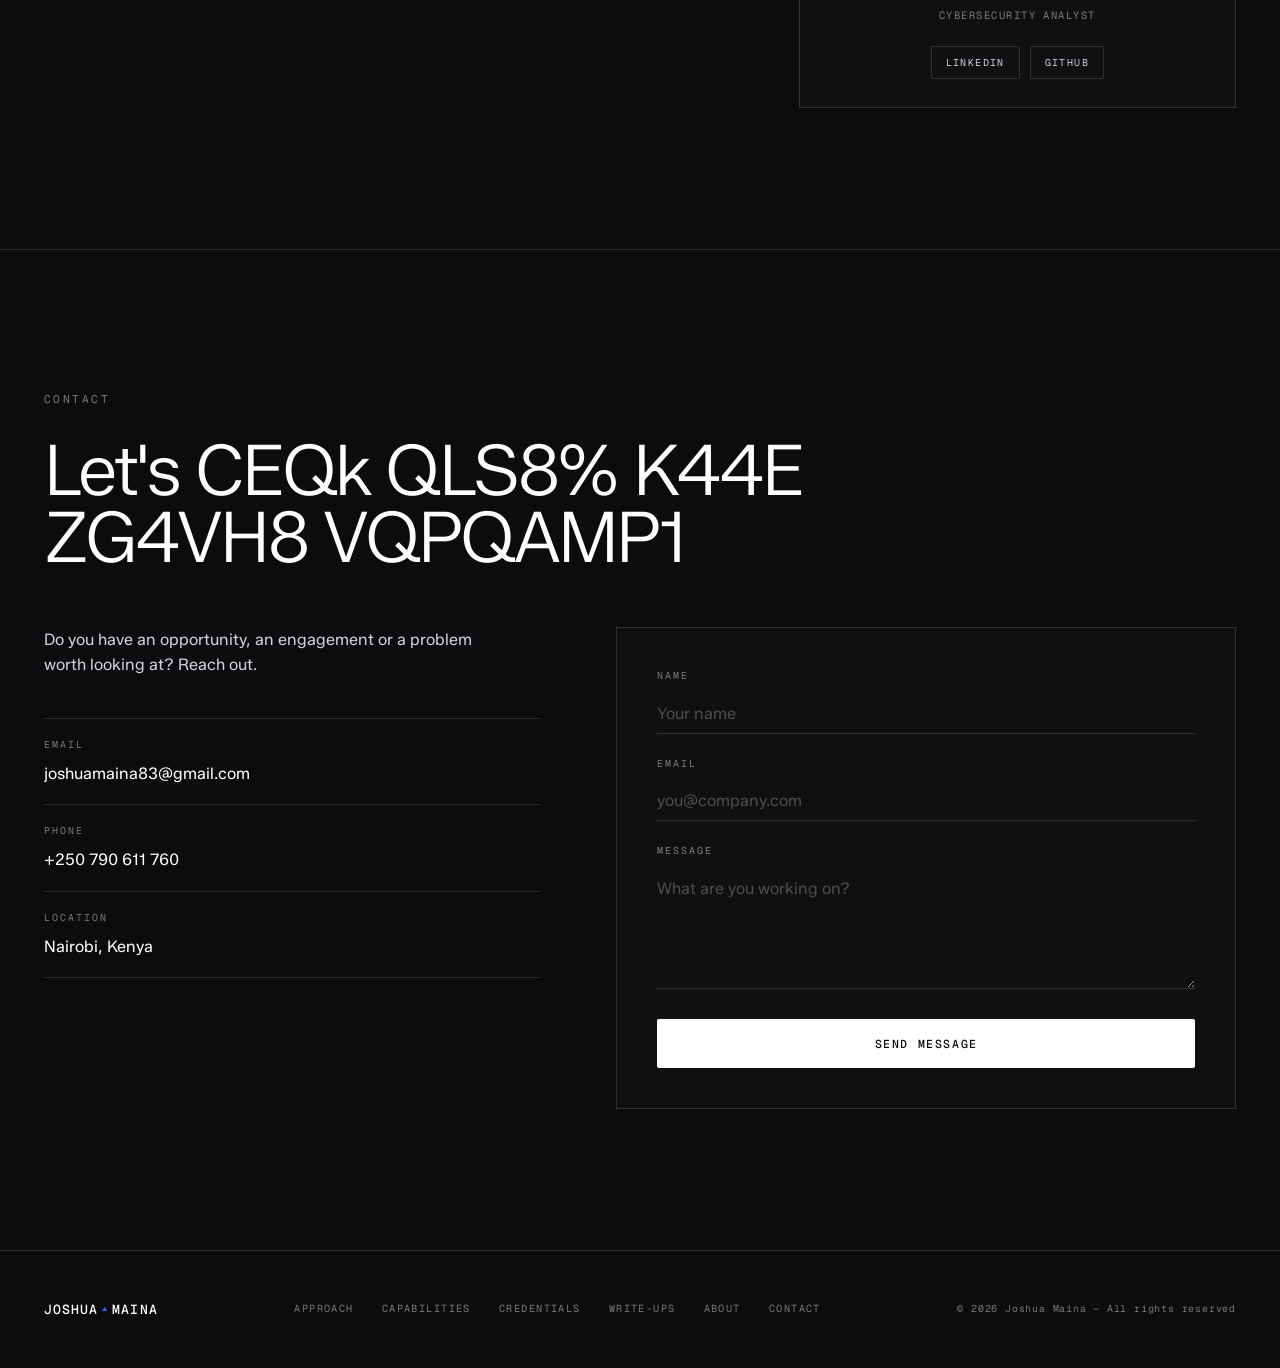
==== commit daf2313a: "Drop "IT practitioner" from the hero and meta description Leaves "Cybersecurity Analyst" everywhere " ====
--- a/index.html
+++ b/index.html
@@ -3,7 +3,7 @@
 <head>
 <meta charset="UTF-8">
 <meta name="viewport" content="width=device-width, initial-scale=1.0">
-<meta name="description" content="Joshua Maina — Cybersecurity Analyst and IT practitioner. Threat detection, web exploitation, digital forensics and cloud security.">
+<meta name="description" content="Joshua Maina — Cybersecurity Analyst. Threat detection, web exploitation, digital forensics and cloud security.">
 
 <title>Joshua Maina | Cybersecurity Analyst</title>
 
@@ -48,8 +48,8 @@
   <div class="hero__inner">
     <h1 class="hero__title scramble" data-scramble>I find what's actually exploitable.</h1>
     <p class="hero__sub">
-      Cybersecurity Analyst and IT practitioner — detecting, validating and remediating
-      risk across systems, networks and web applications.
+      Cybersecurity Analyst — detecting, validating and remediating risk across
+      systems, networks and web applications.
     </p>
     <div class="hero__actions">
       <a href="#contact" class="btn btn--light">GET IN TOUCH</a>
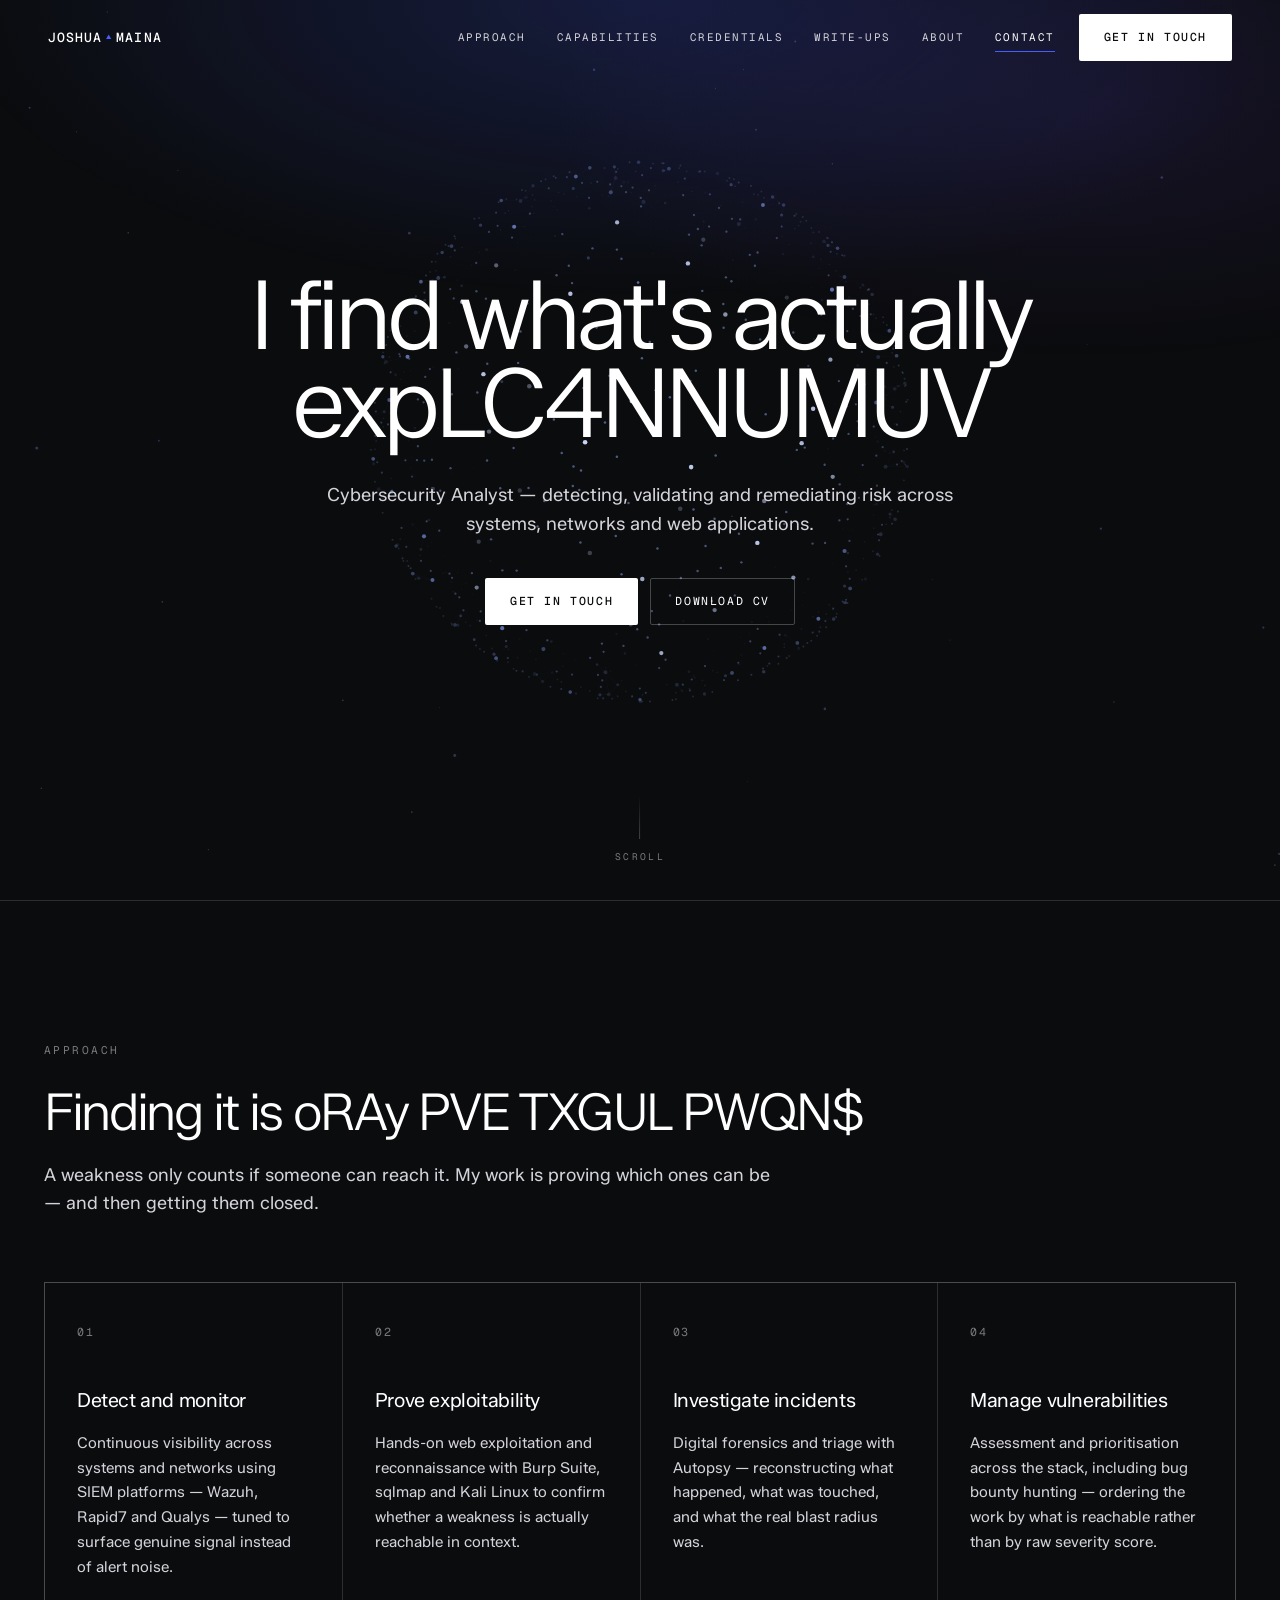
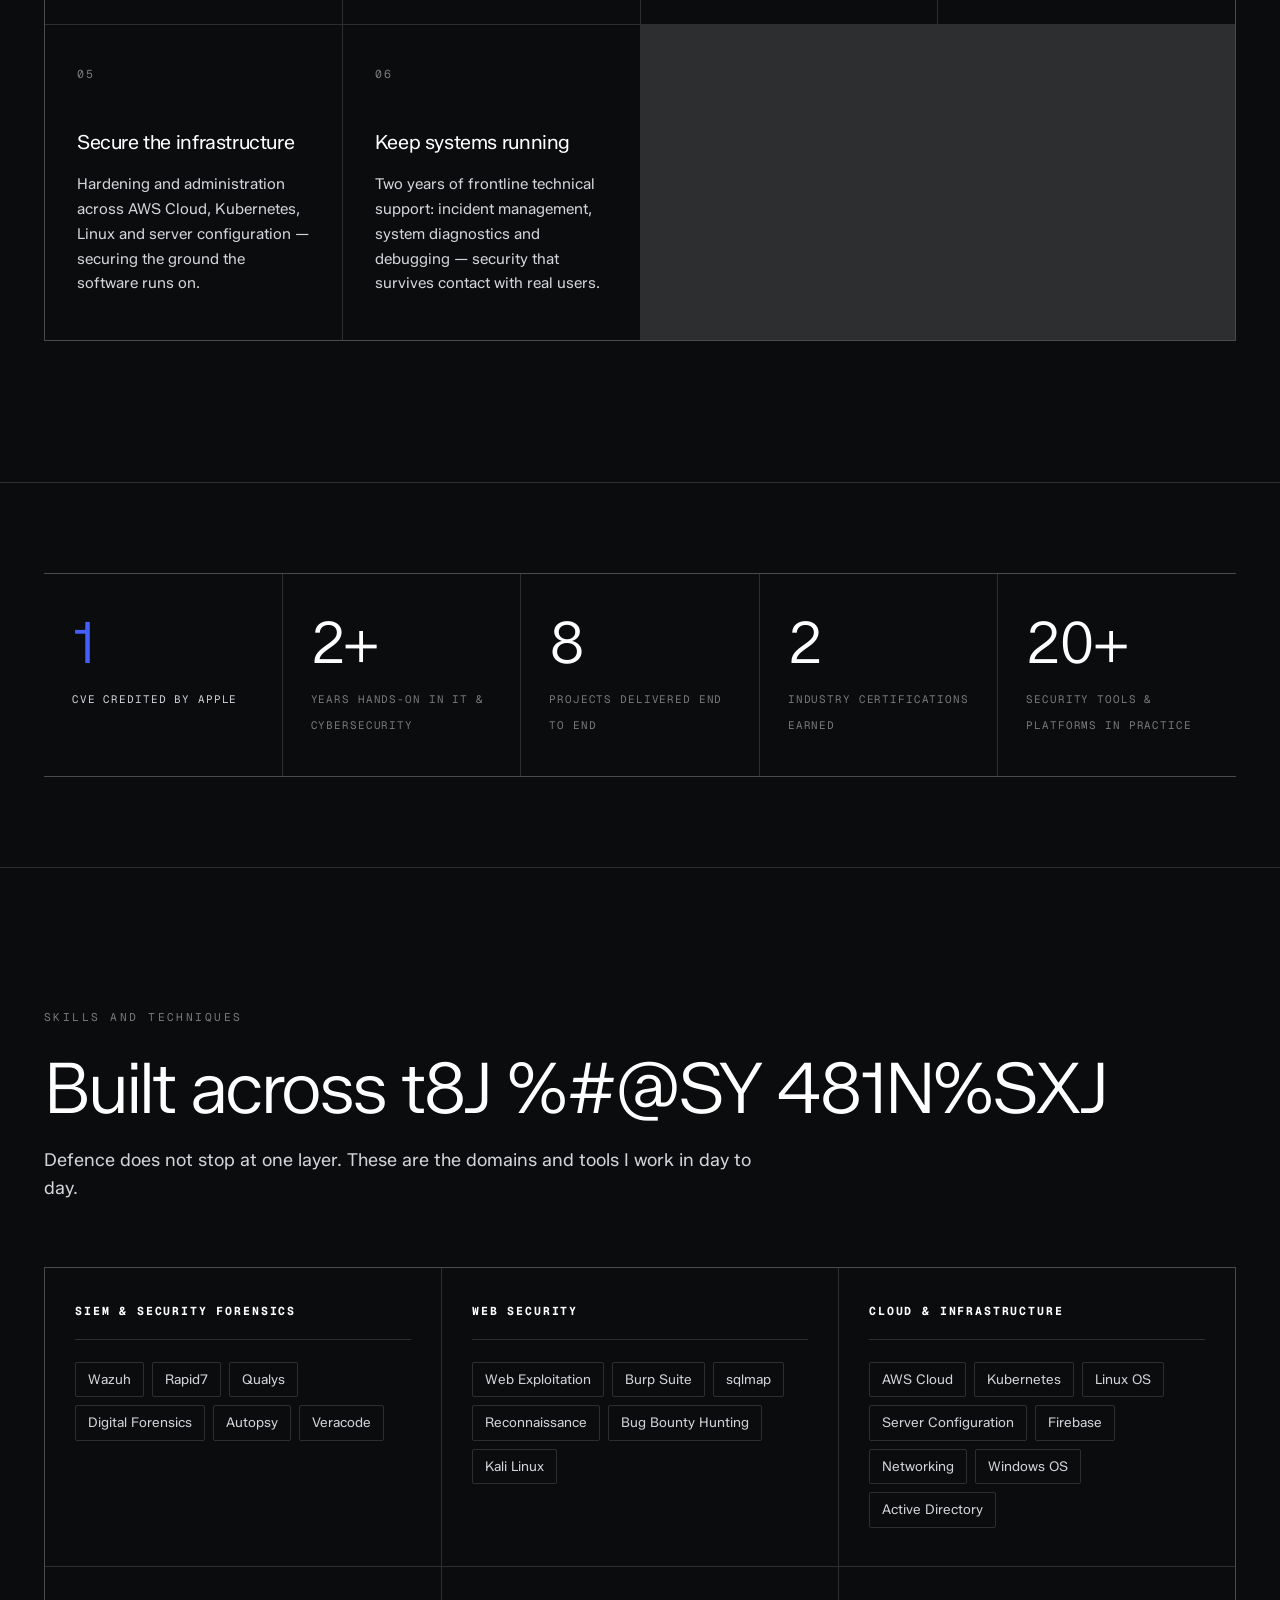
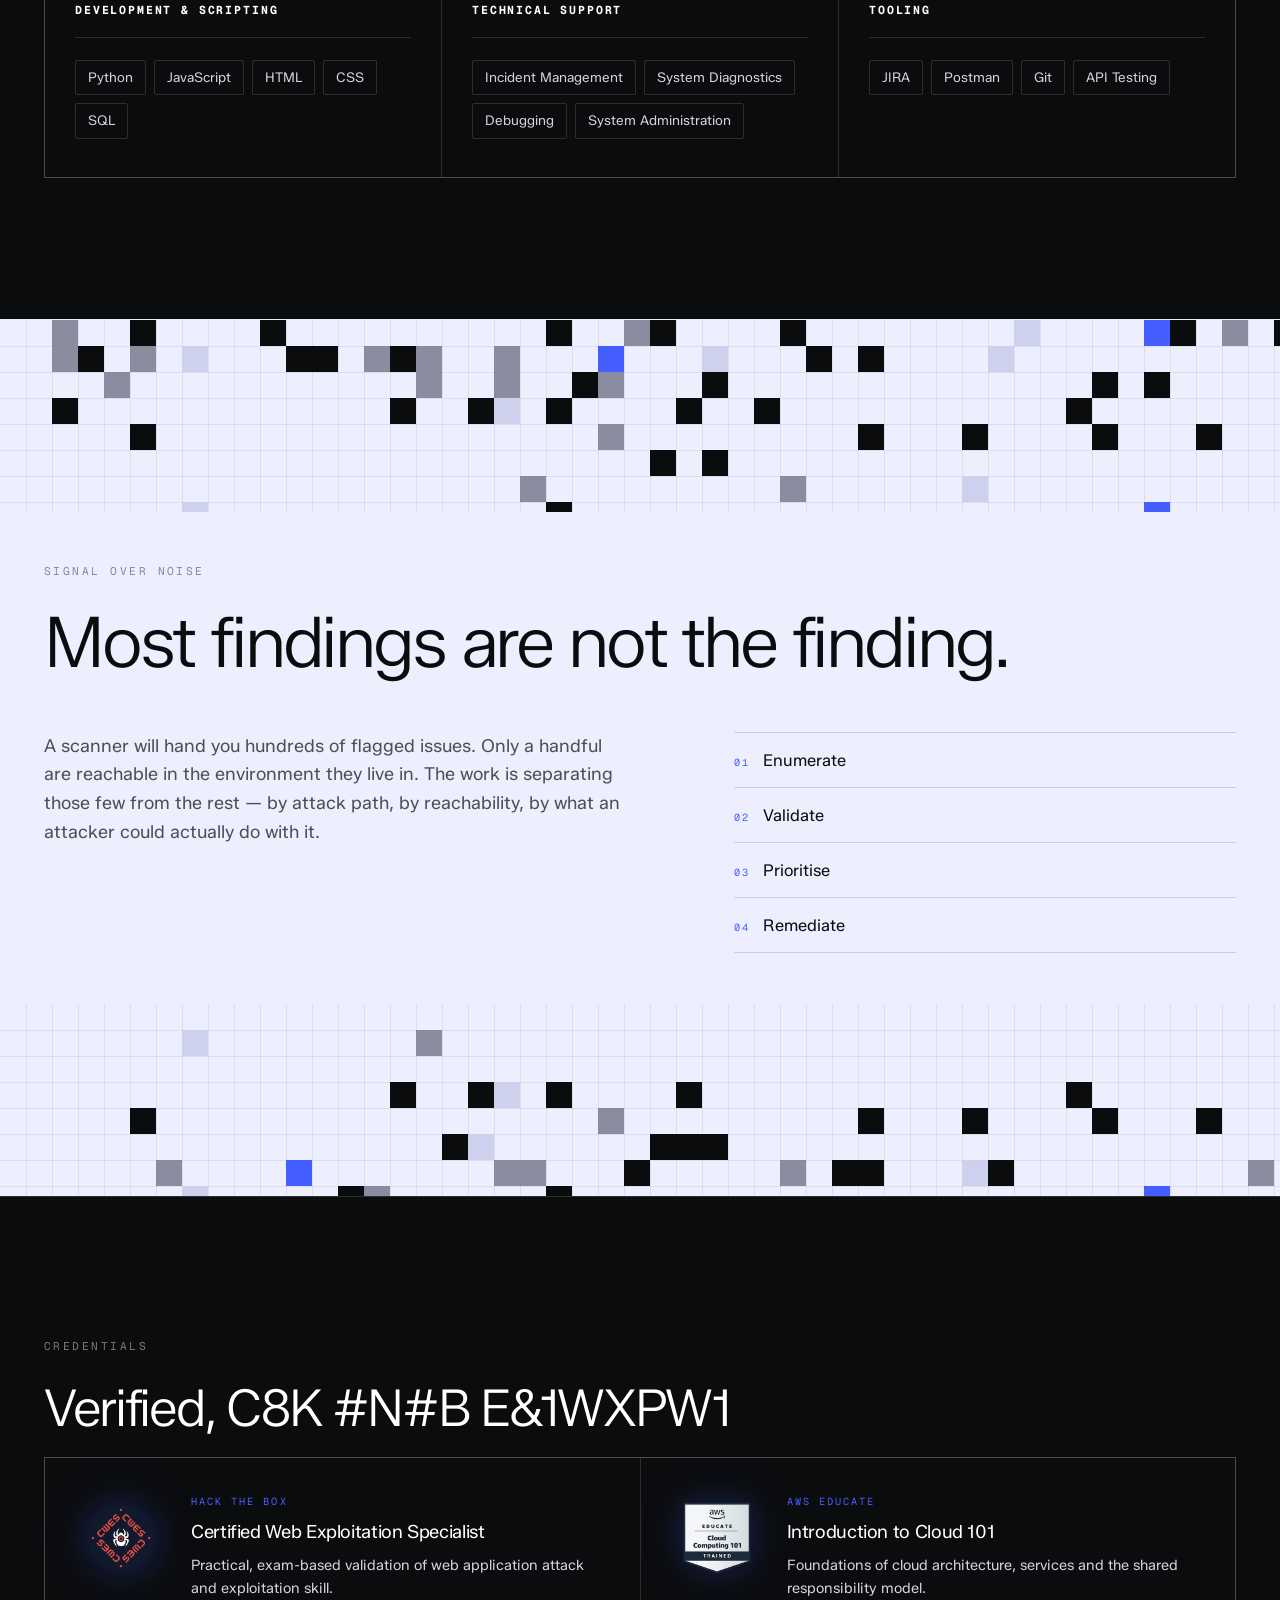
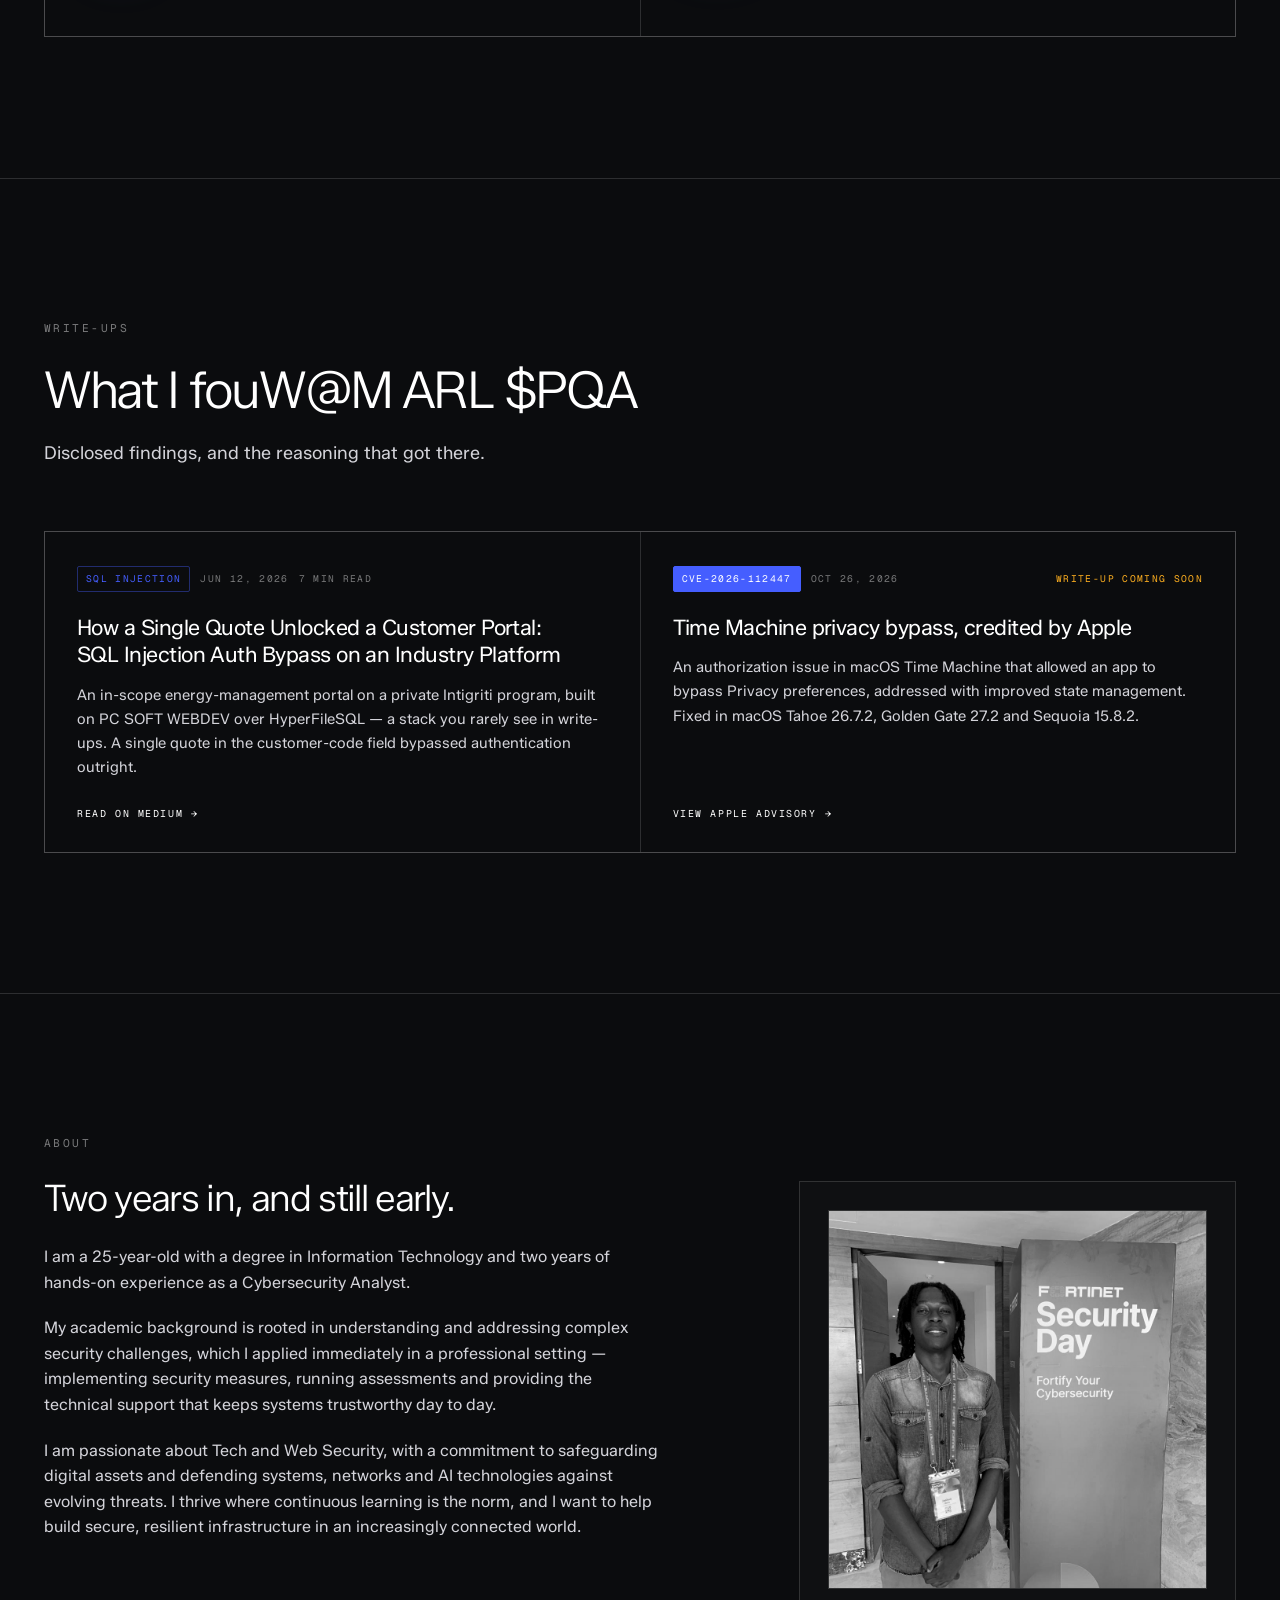
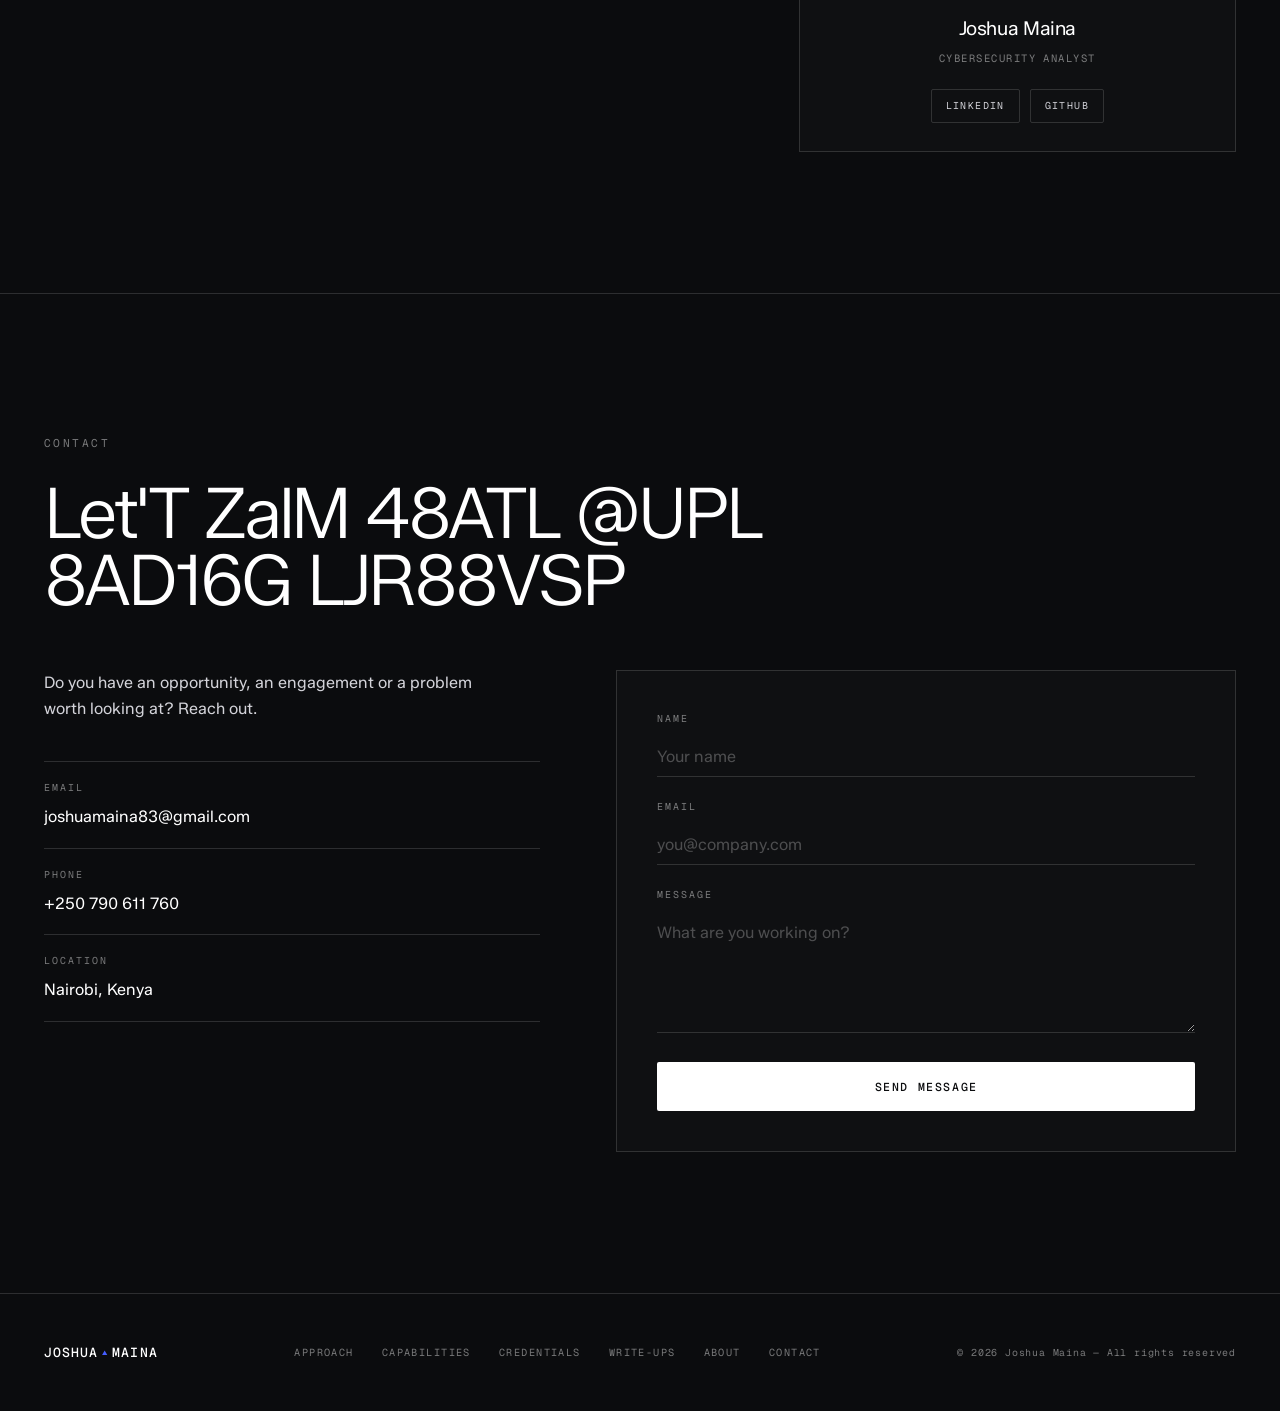
==== commit e5920fee: "Update index.html" ====
--- a/index.html
+++ b/index.html
@@ -184,7 +184,7 @@
         <h3 class="domain__name">Cloud &amp; Infrastructure</h3>
         <ul class="tags">
           <li>AWS Cloud</li><li>Kubernetes</li><li>Linux OS</li>
-          <li>Server Configuration</li><li>Firebase</li><li>Networking</li>
+          <li>Server Configuration</li><li>Firebase</li><li>Networking</li><li>Windows OS</li><li>Active Directory</li>
         </ul>
       </article>
 
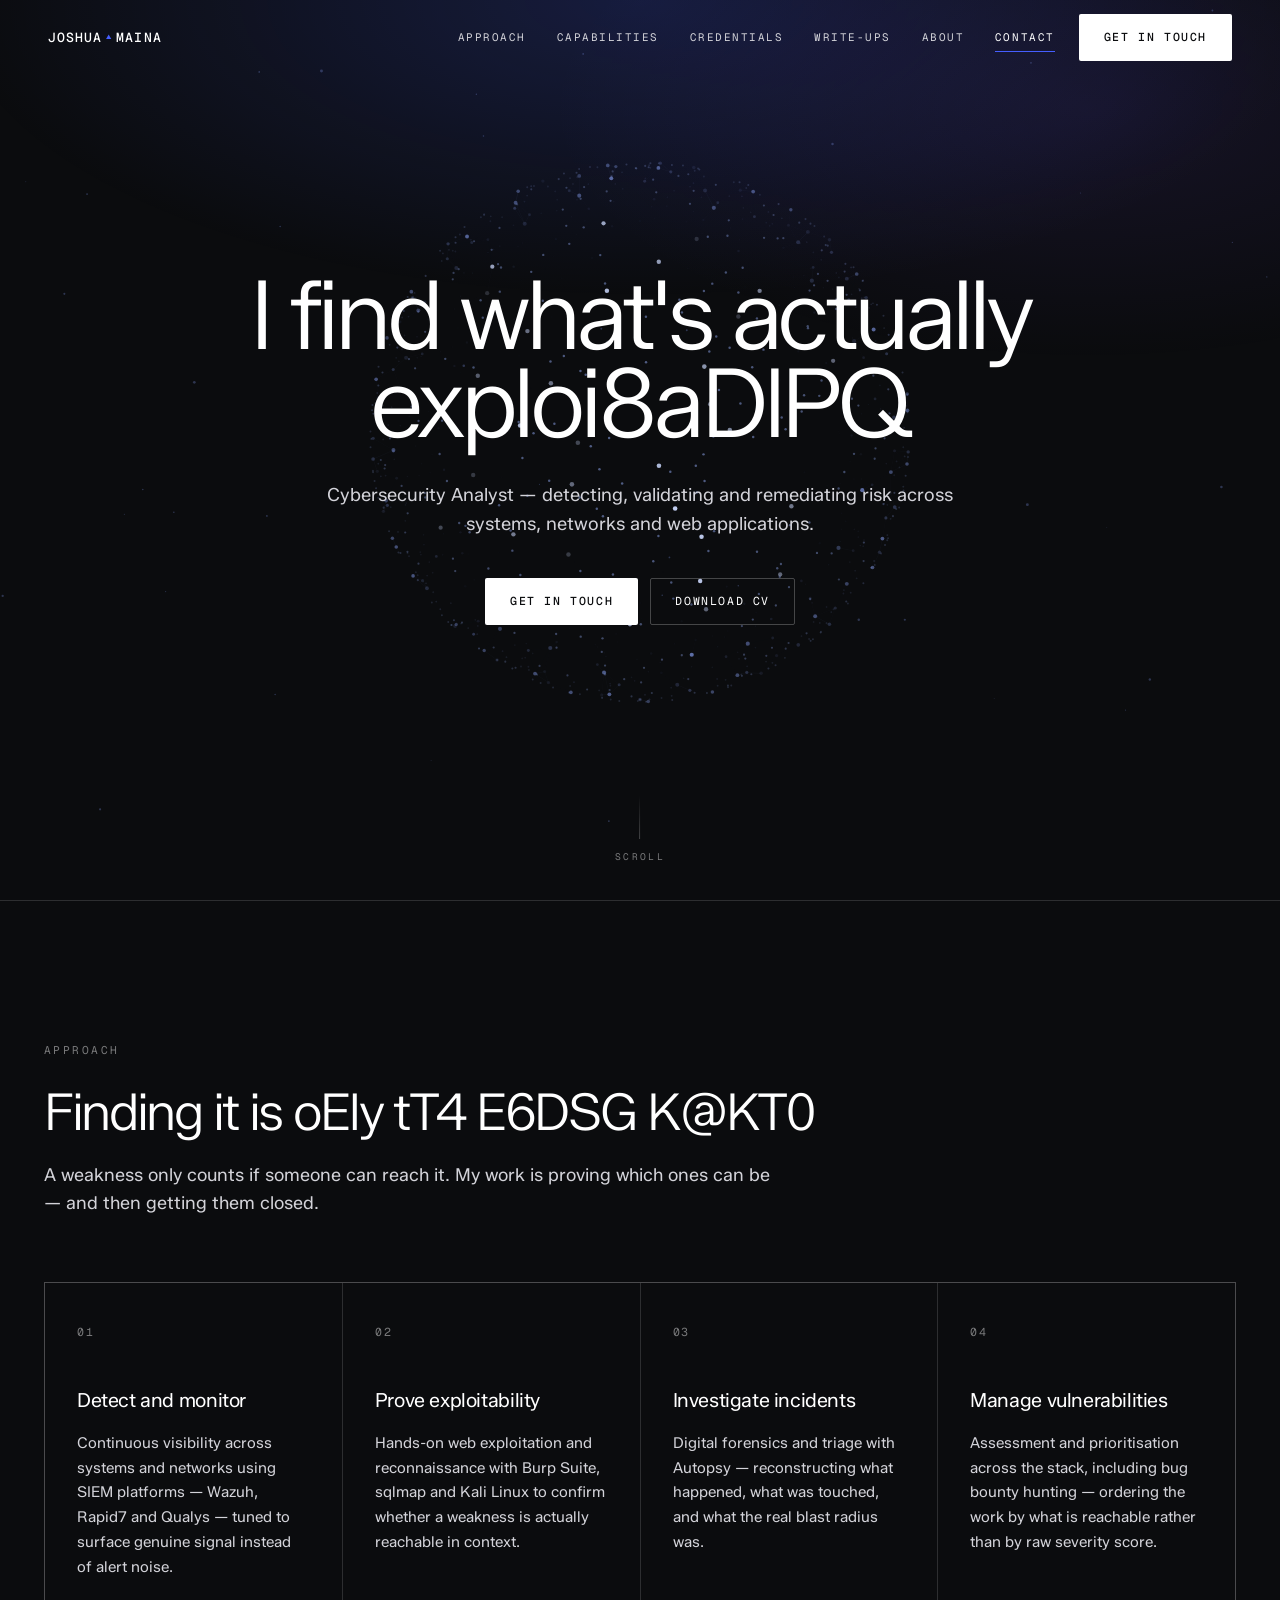
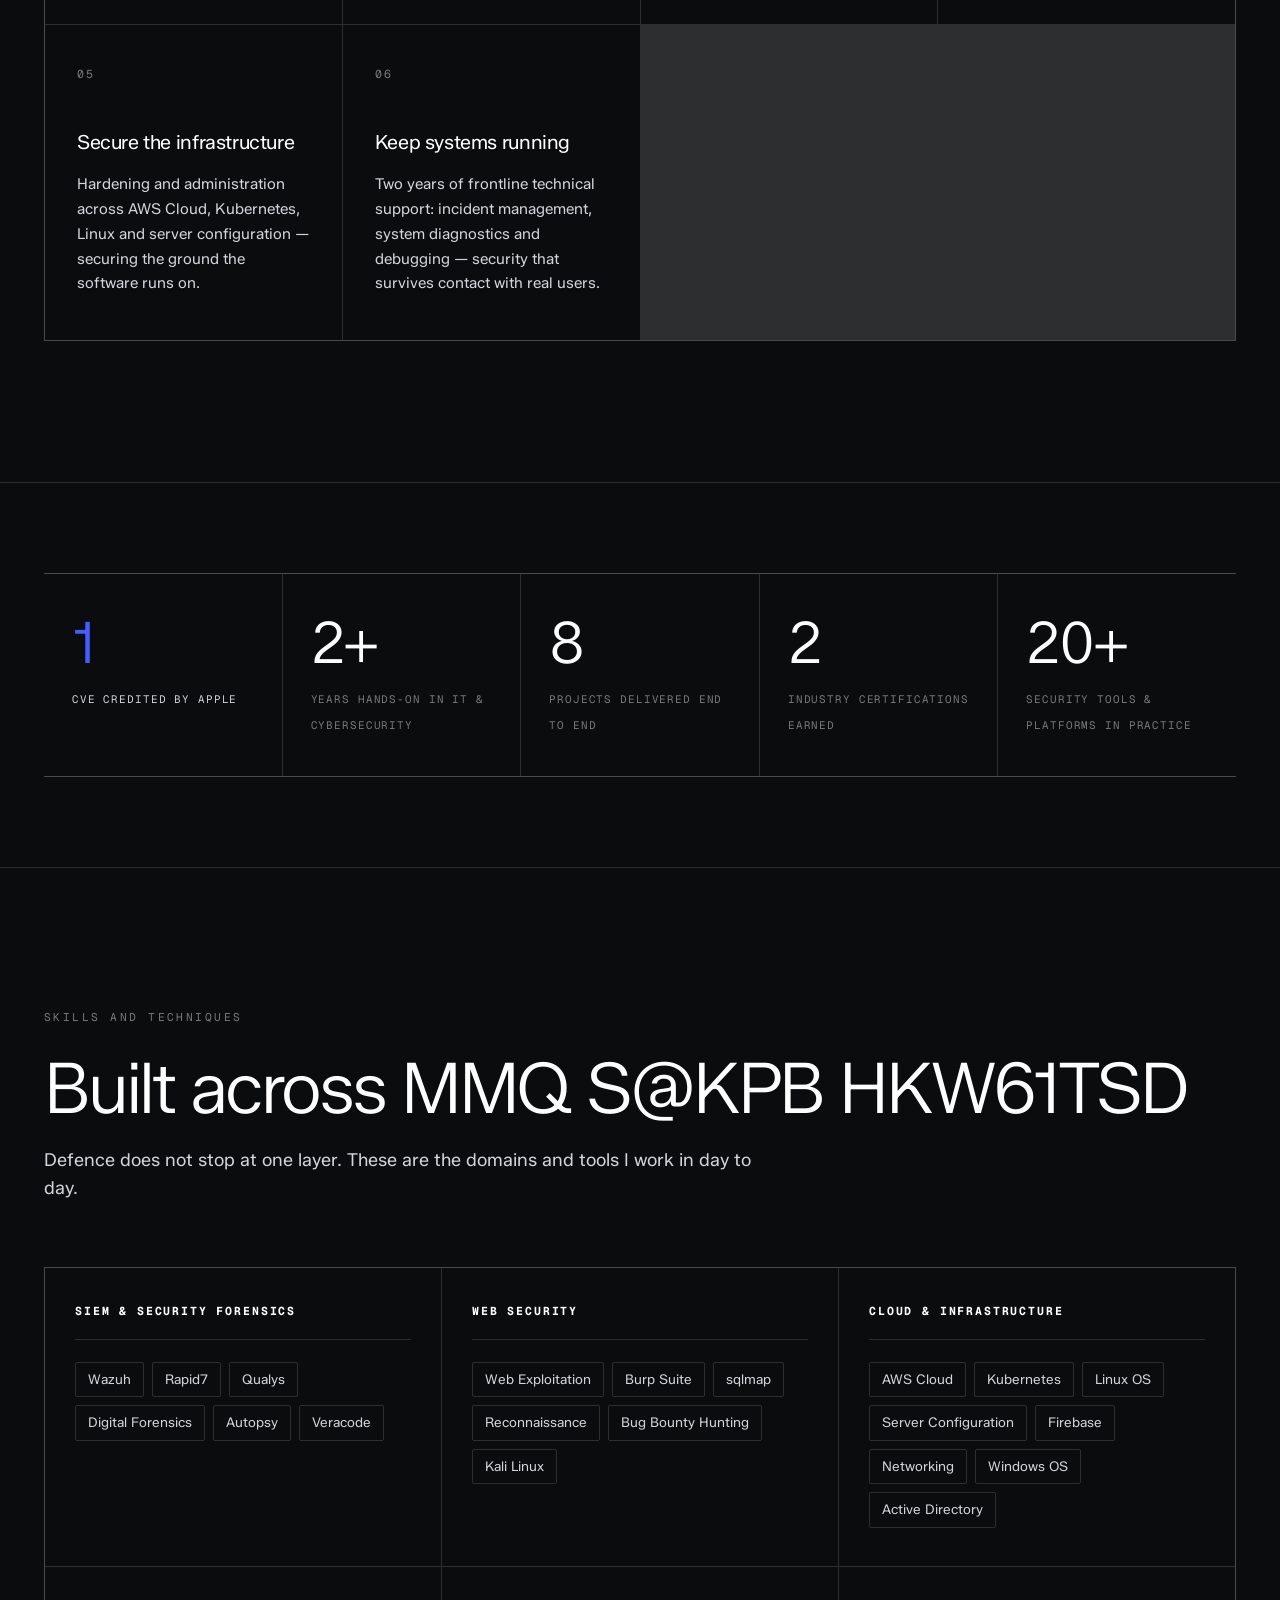
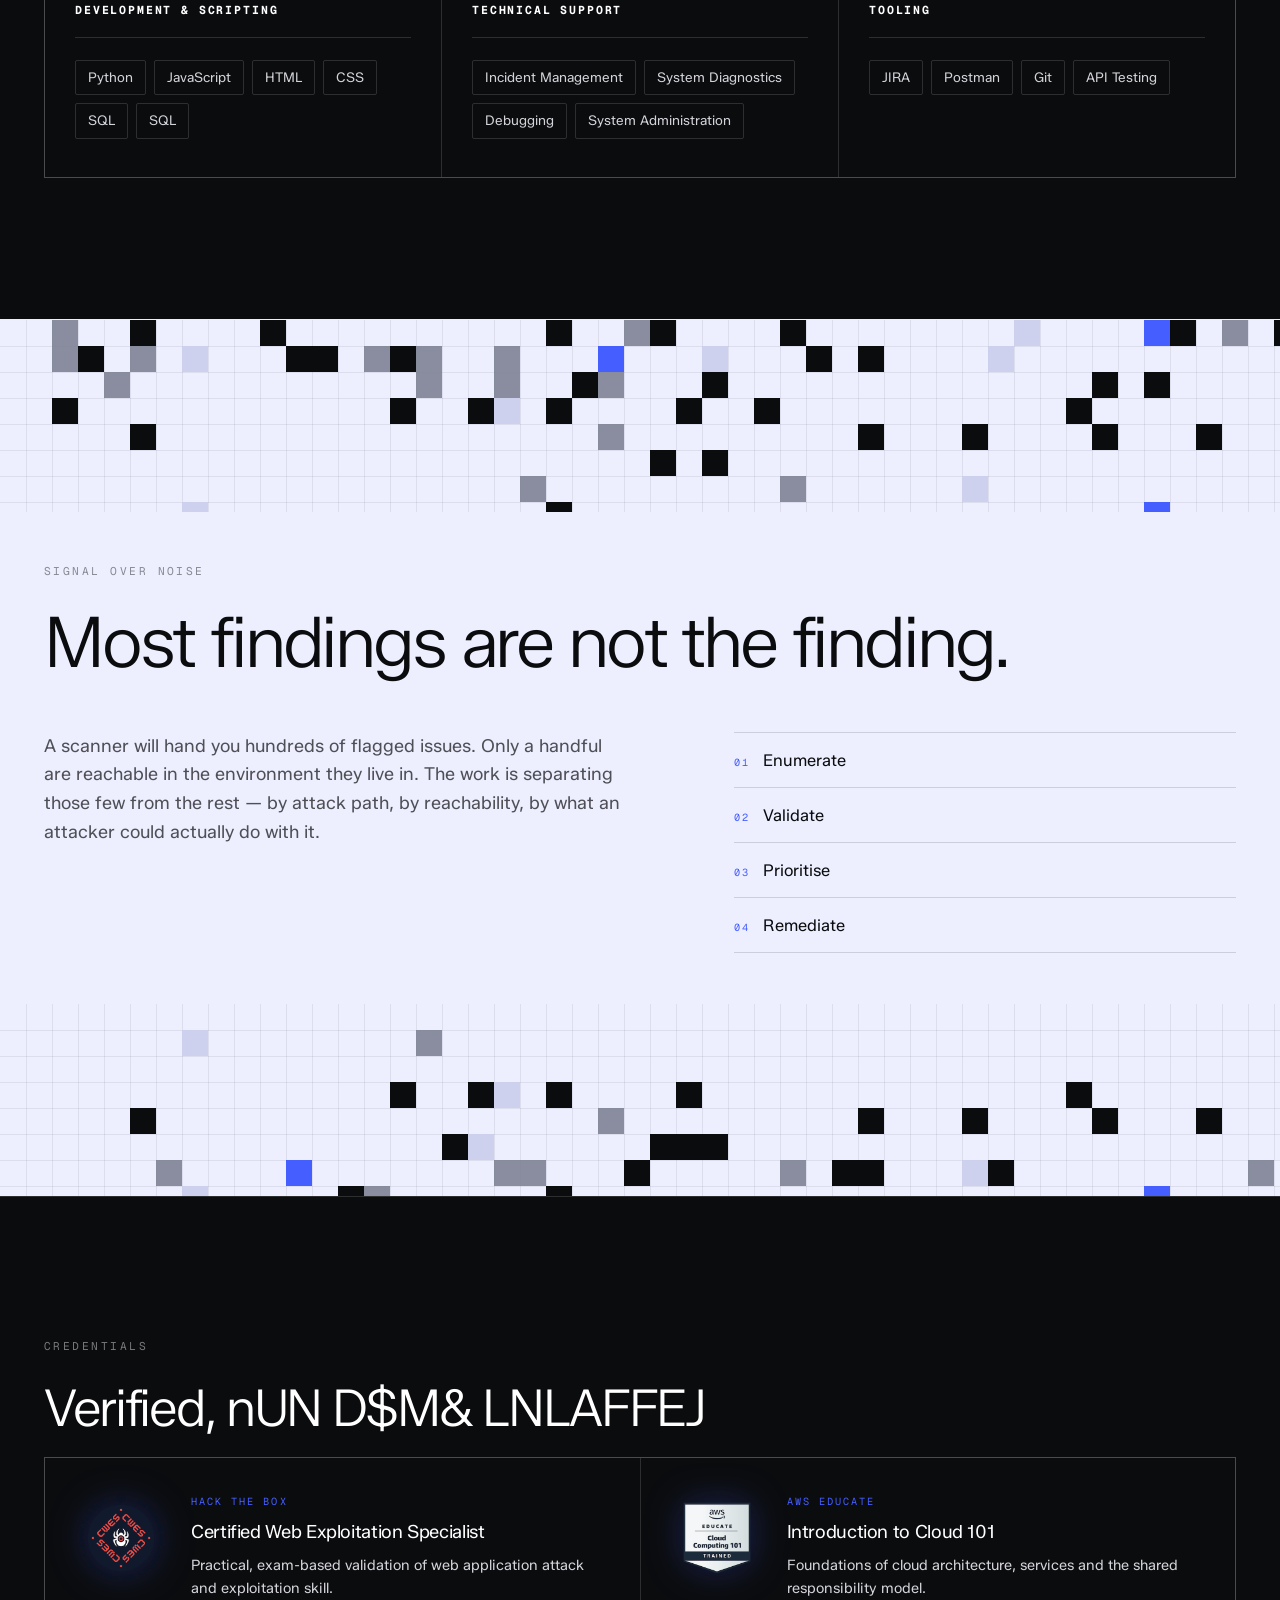
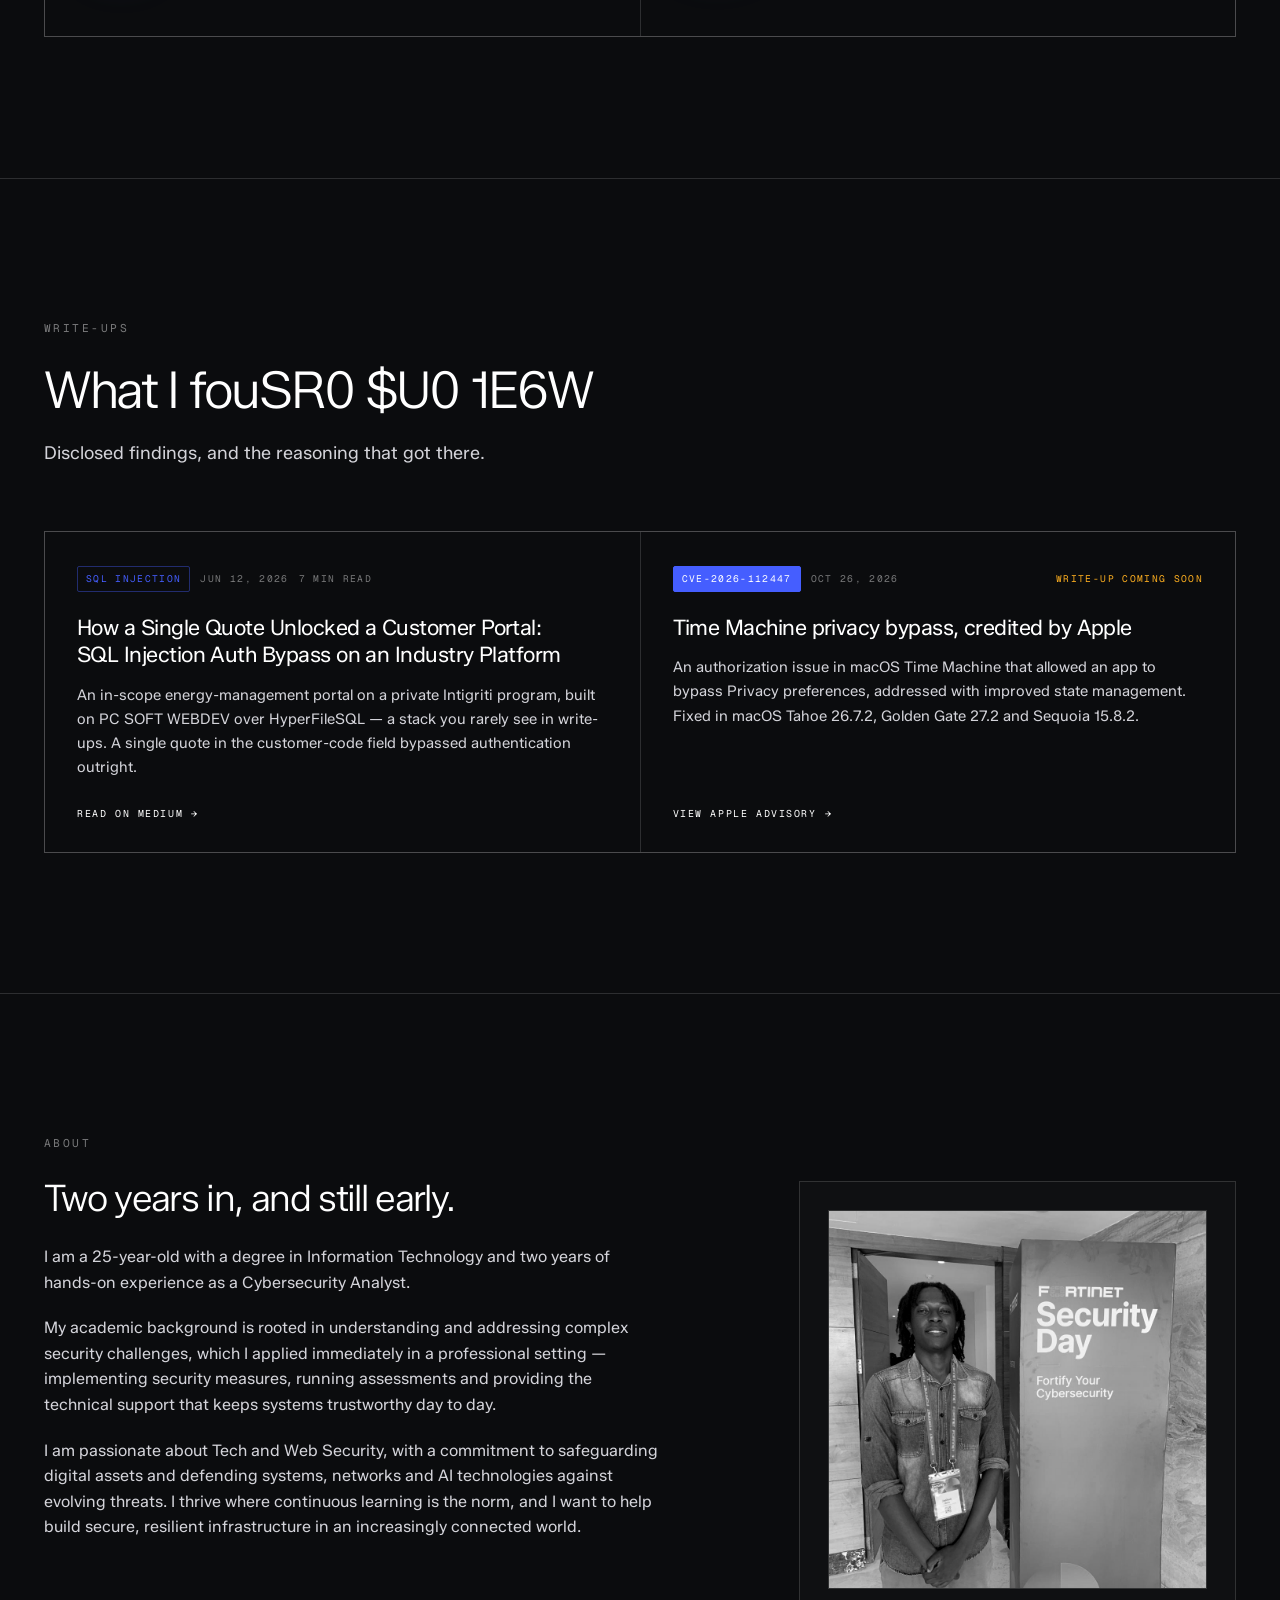
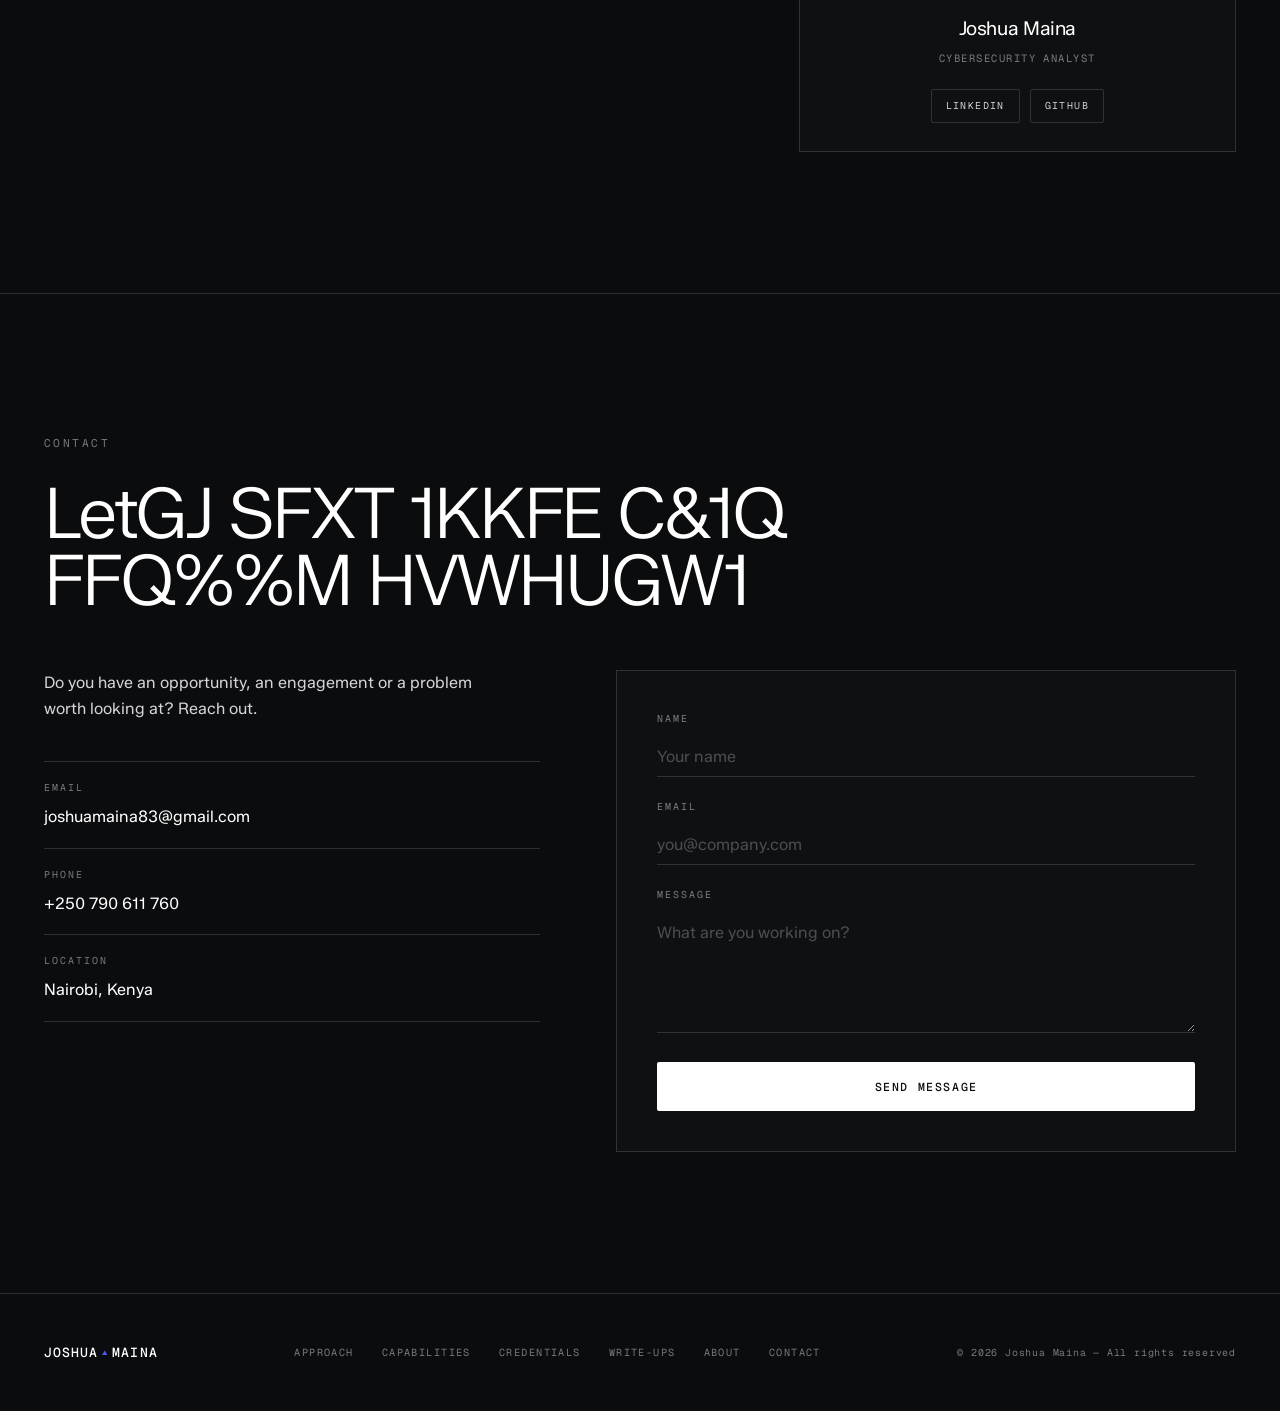
==== commit fad62fed: "Add duplicate SQL entry to tags list" ====
--- a/index.html
+++ b/index.html
@@ -191,7 +191,7 @@
       <article class="domain reveal">
         <h3 class="domain__name">Development &amp; Scripting</h3>
         <ul class="tags">
-          <li>Python</li><li>JavaScript</li><li>HTML</li><li>CSS</li><li>SQL</li>
+          <li>Python</li><li>JavaScript</li><li>HTML</li><li>CSS</li><li>SQL</li><li>SQL</li>
         </ul>
       </article>
 
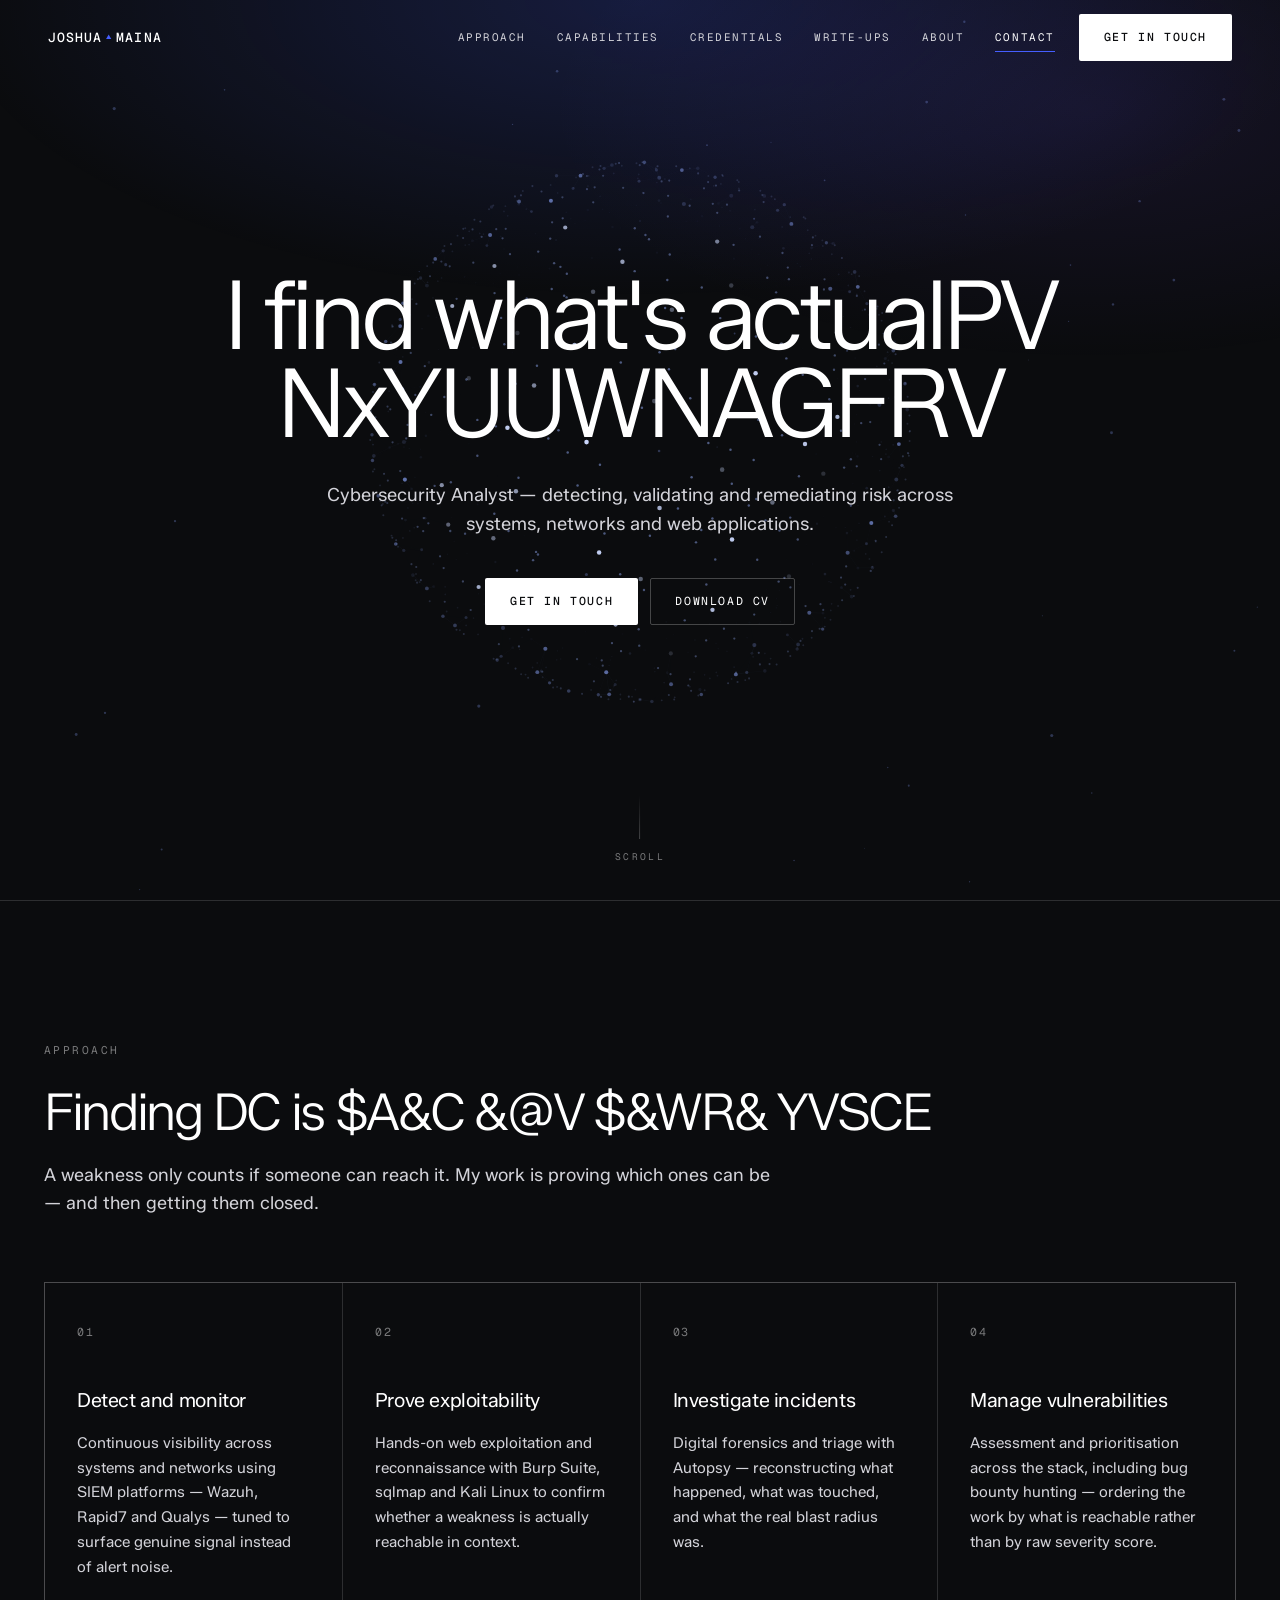
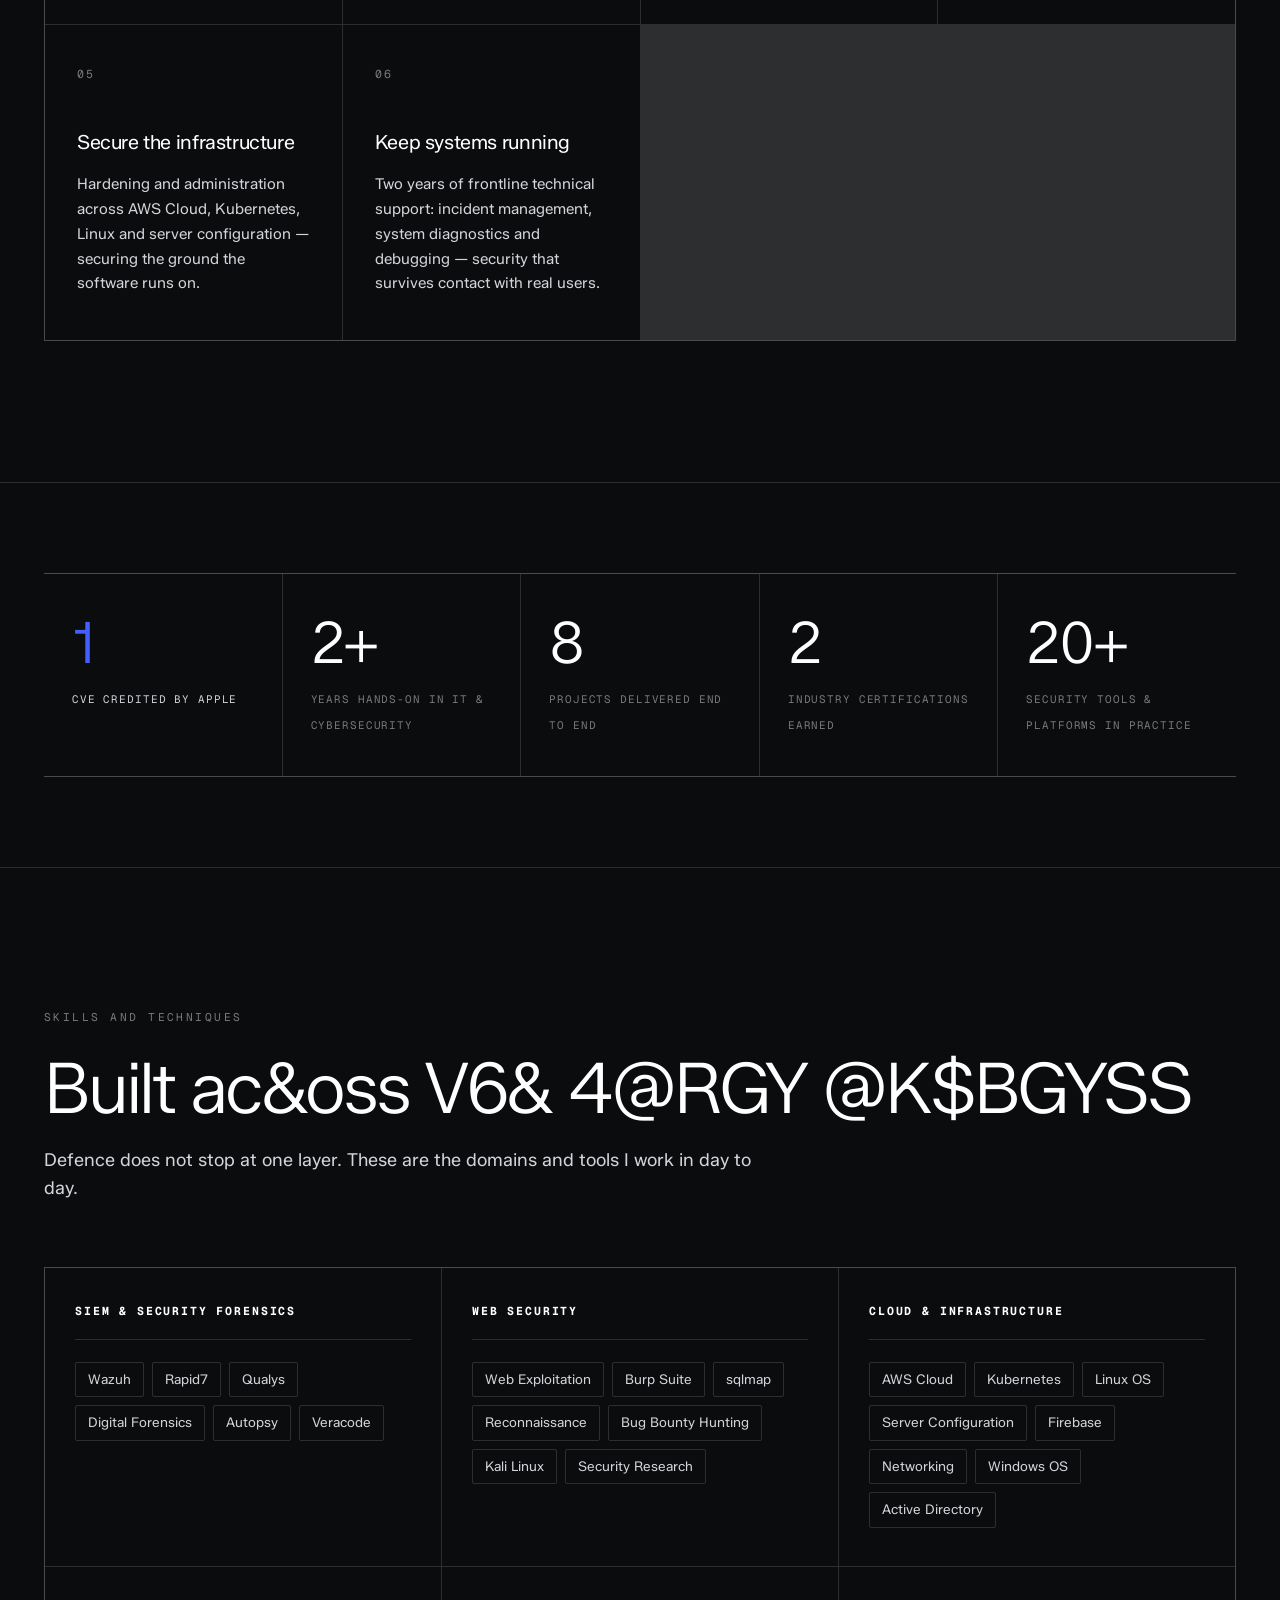
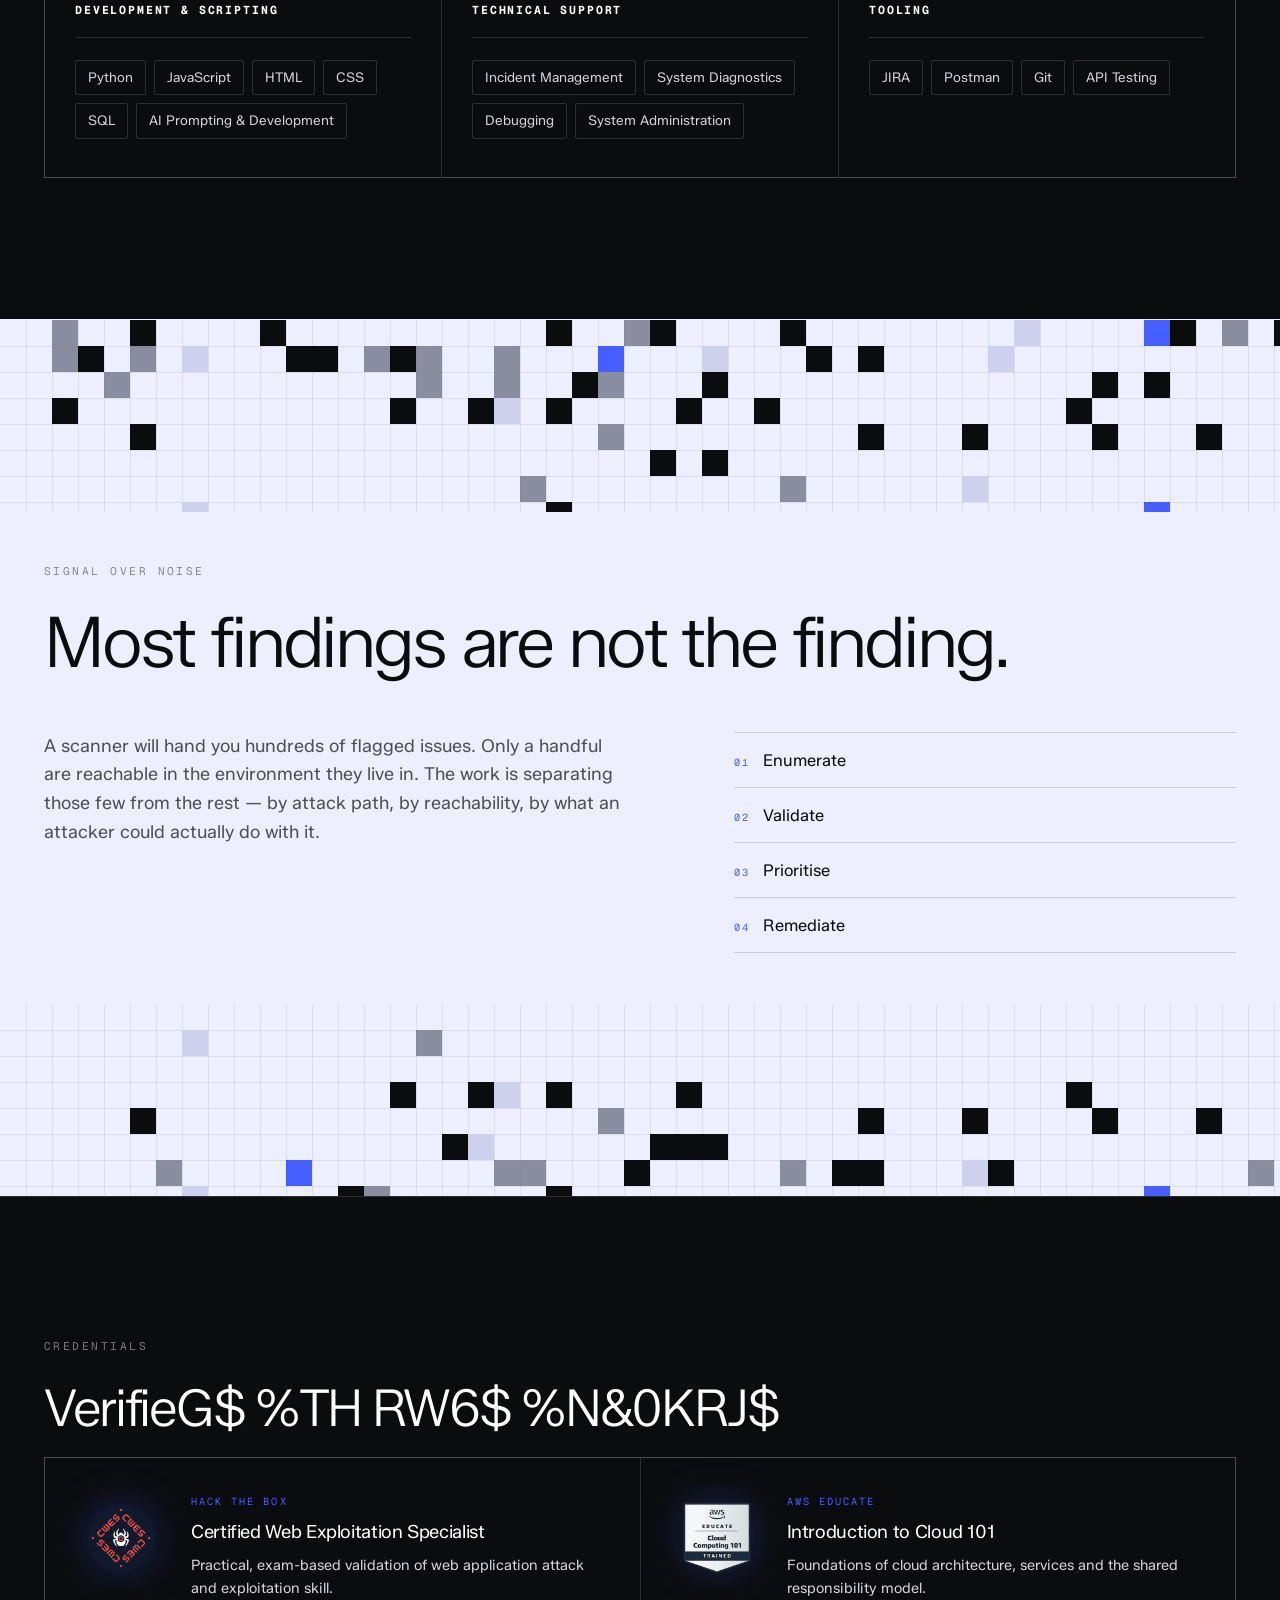
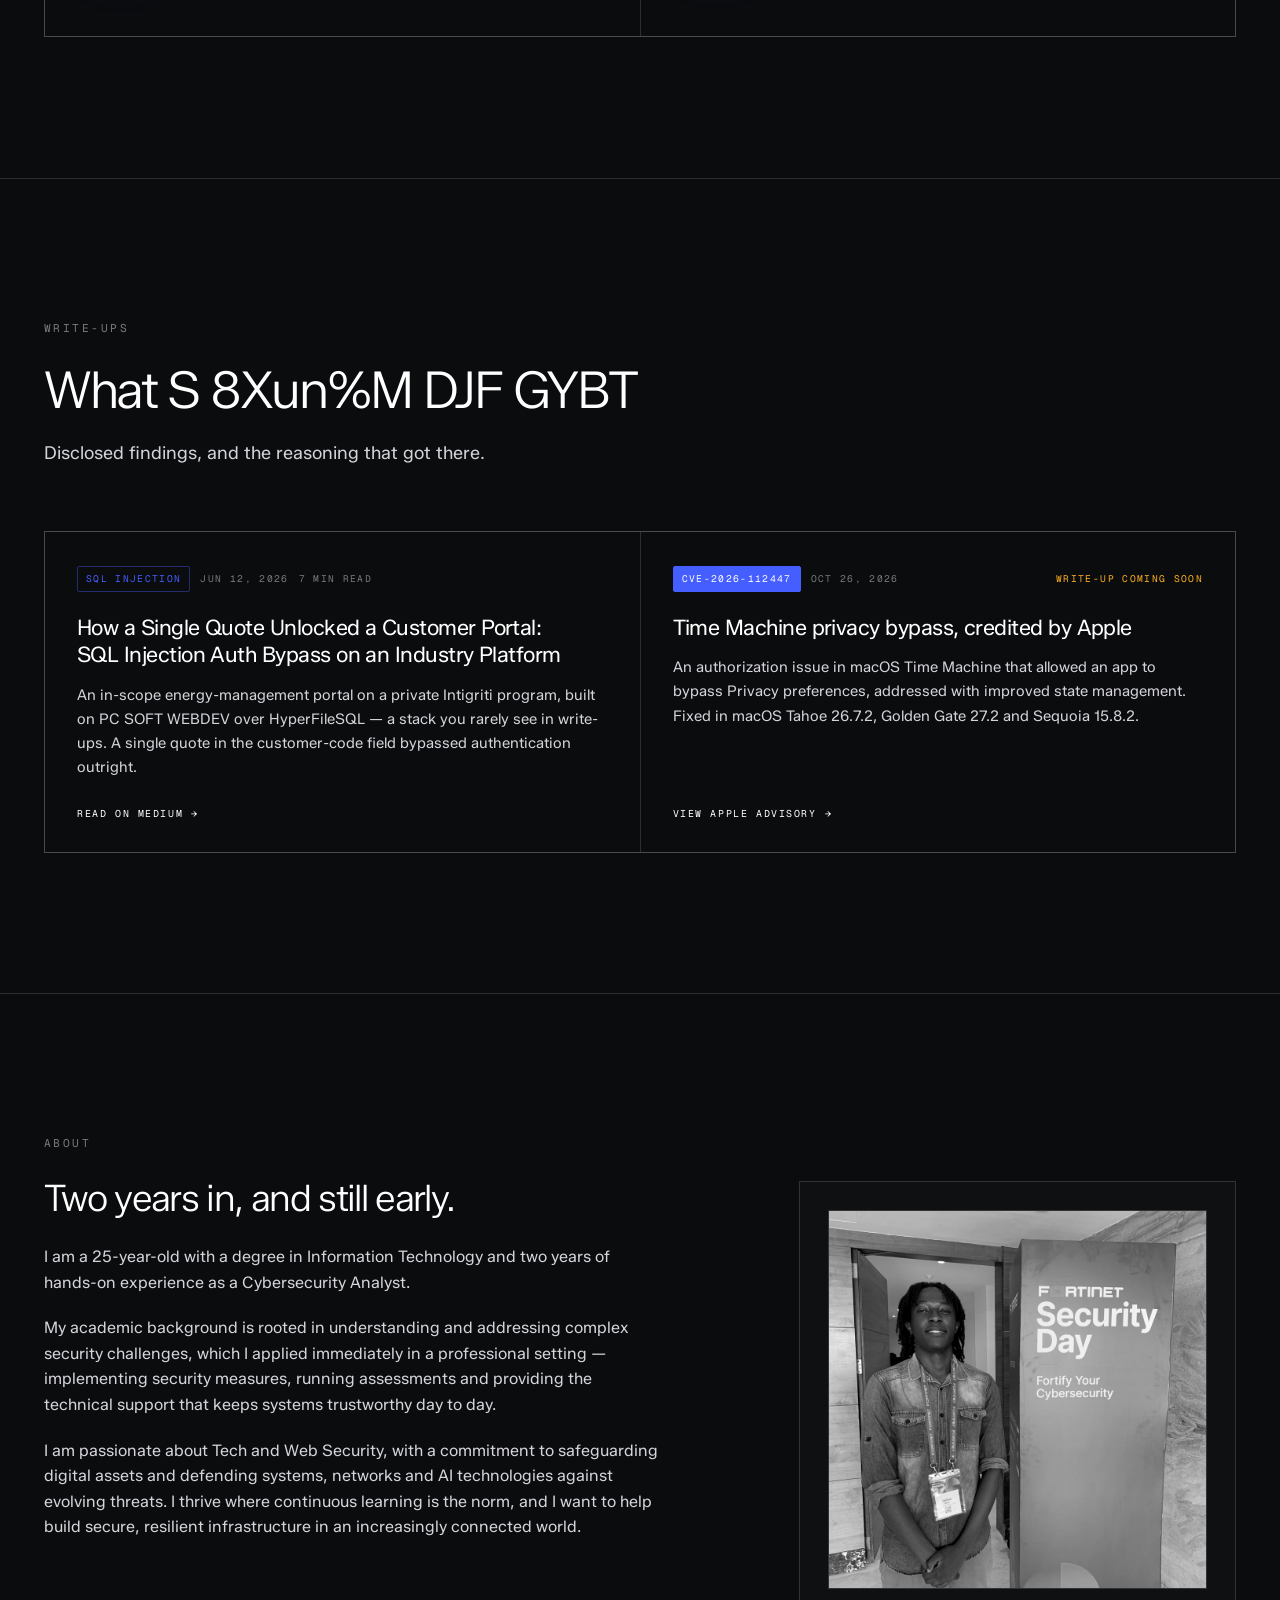
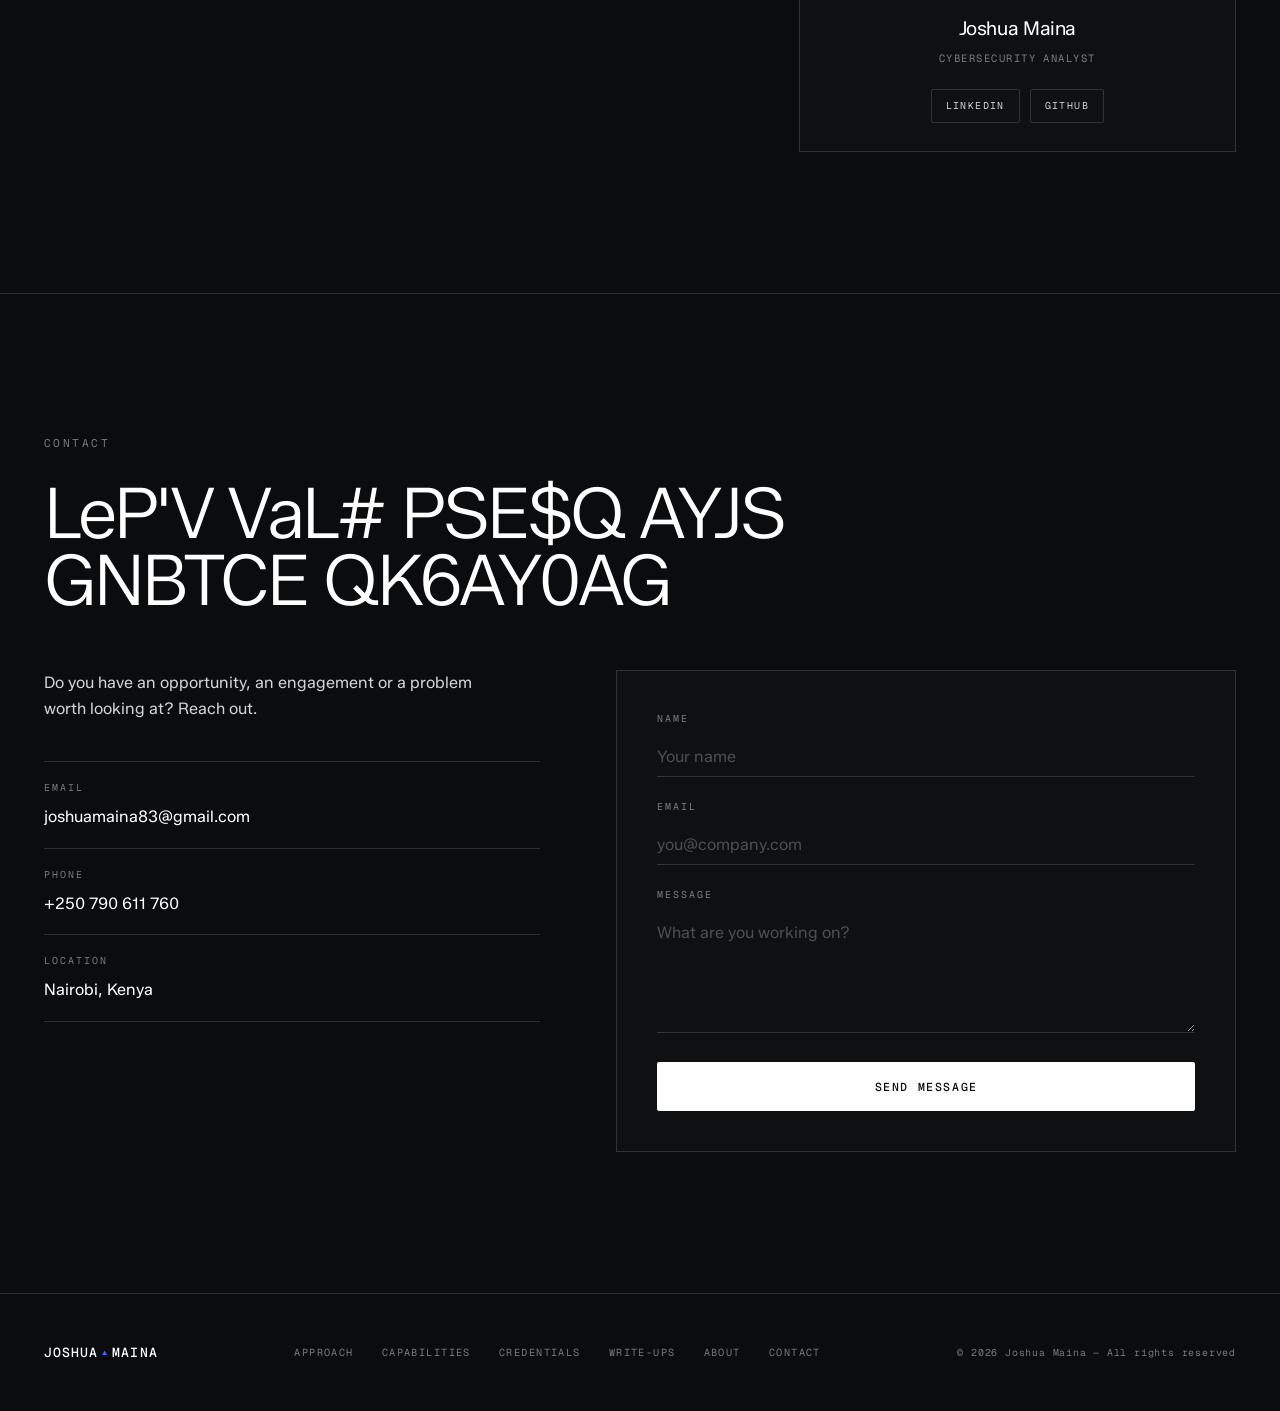
==== commit 6127720a: "Add 'Security Research' and 'AI Prompting & Development' tags" ====
--- a/index.html
+++ b/index.html
@@ -177,6 +177,7 @@
         <ul class="tags">
           <li>Web Exploitation</li><li>Burp Suite</li><li>sqlmap</li>
           <li>Reconnaissance</li><li>Bug Bounty Hunting</li><li>Kali Linux</li>
+          <li>Security Research</li>
         </ul>
       </article>
 
@@ -191,7 +192,7 @@
       <article class="domain reveal">
         <h3 class="domain__name">Development &amp; Scripting</h3>
         <ul class="tags">
-          <li>Python</li><li>JavaScript</li><li>HTML</li><li>CSS</li><li>SQL</li><li>SQL</li>
+          <li>Python</li><li>JavaScript</li><li>HTML</li><li>CSS</li><li>SQL</li><li>AI Prompting & Development</li>
         </ul>
       </article>
 
